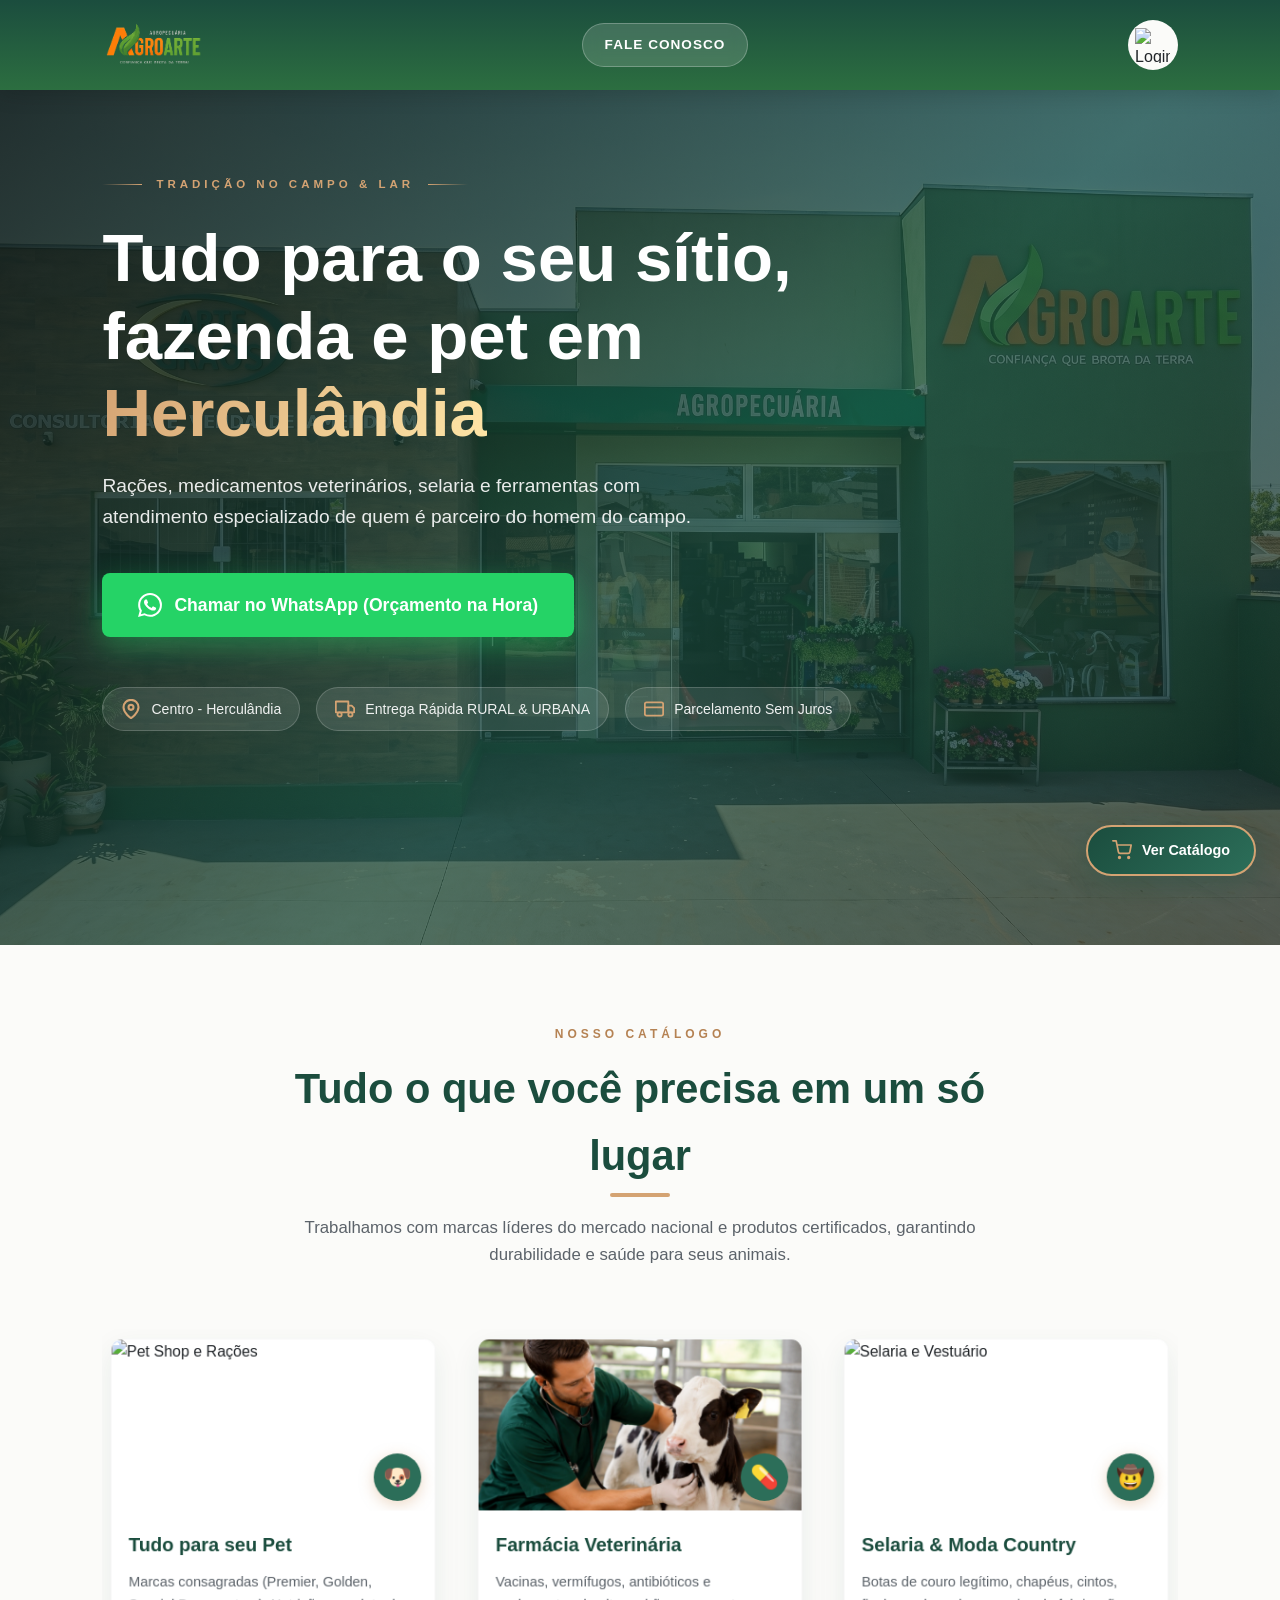
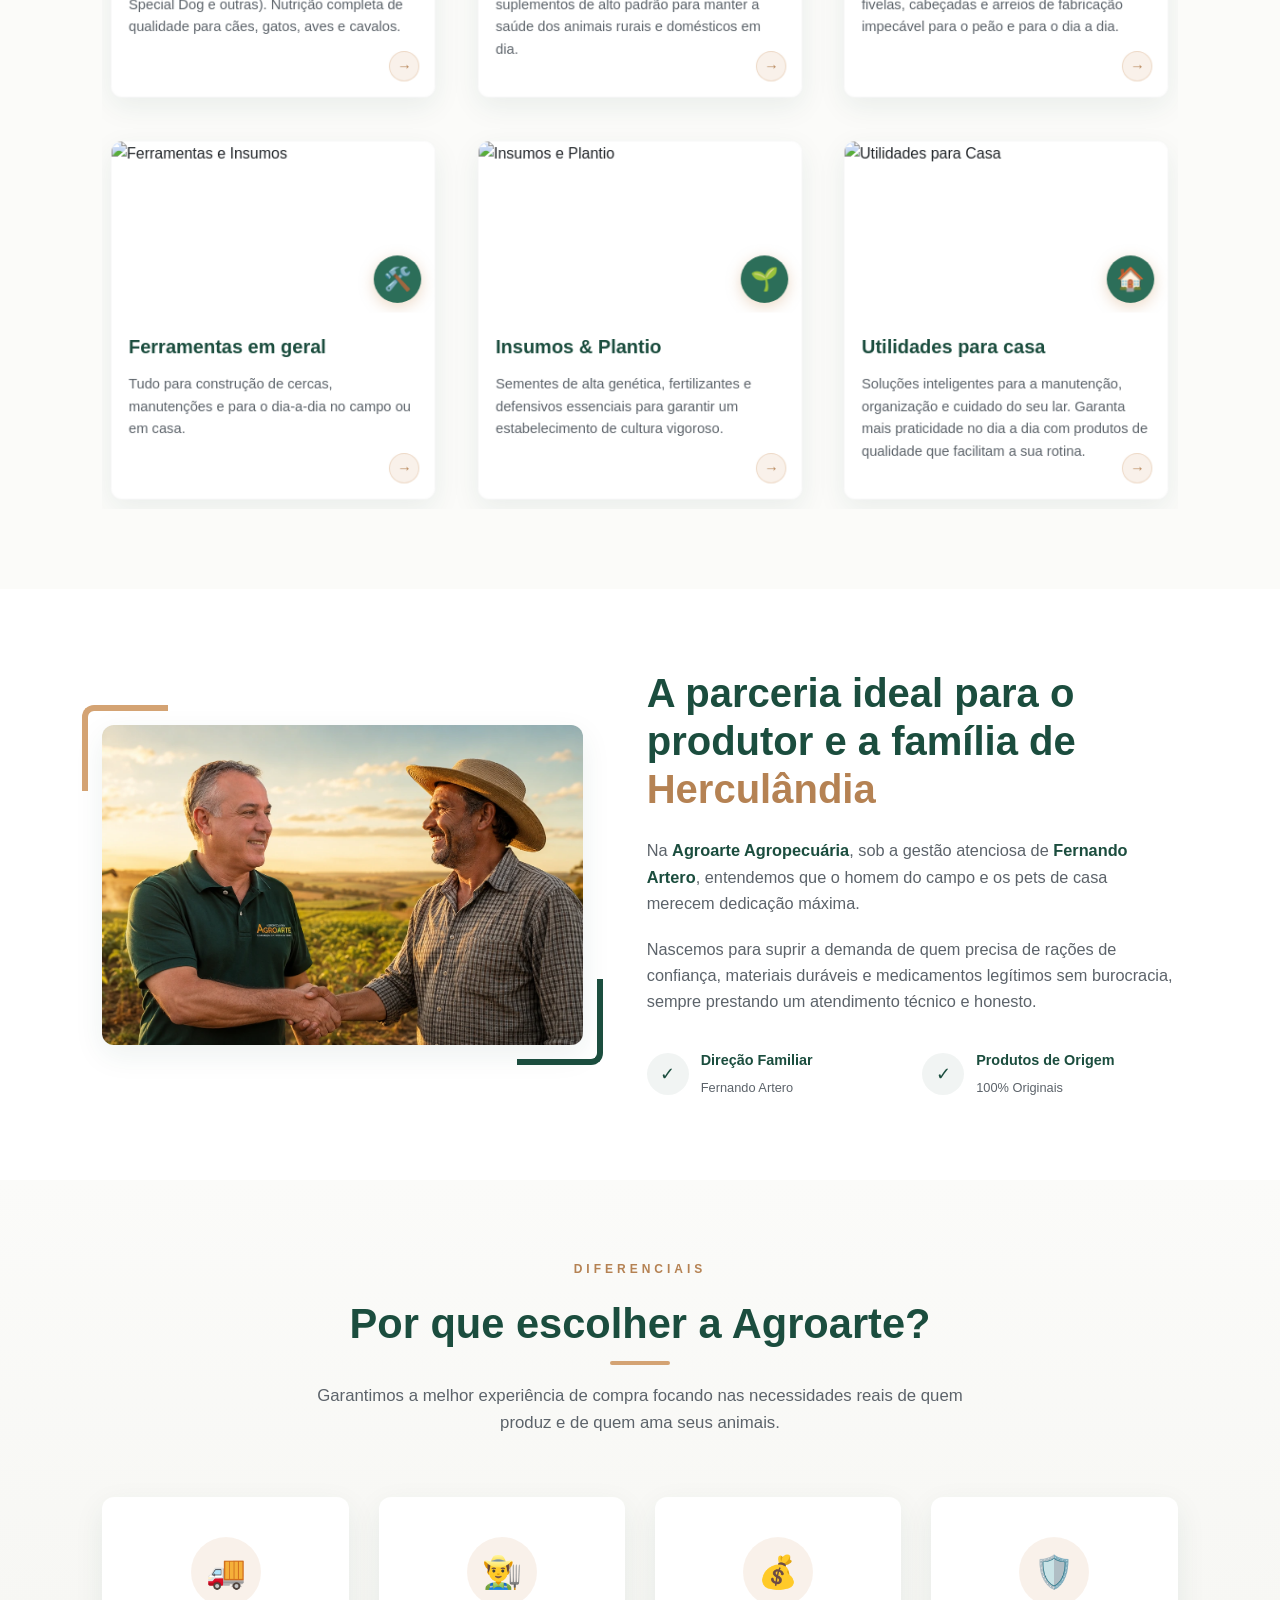
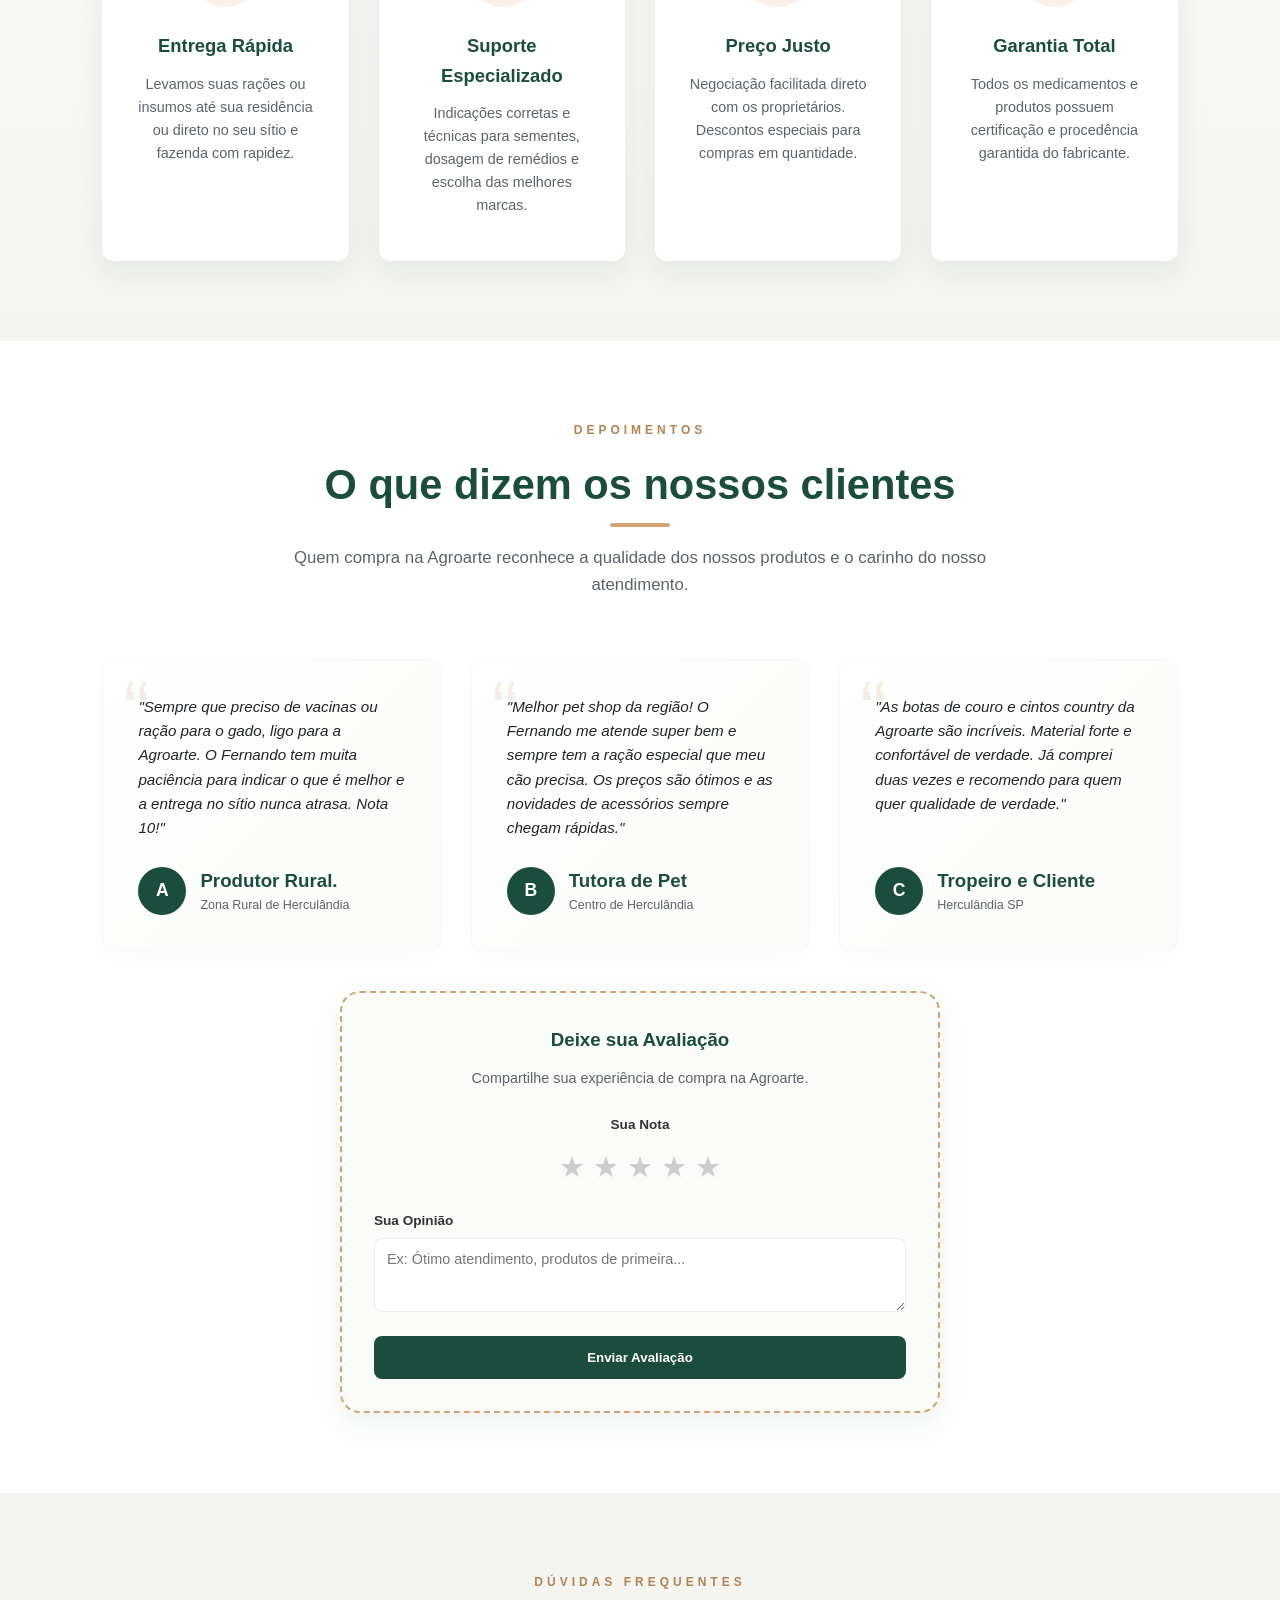
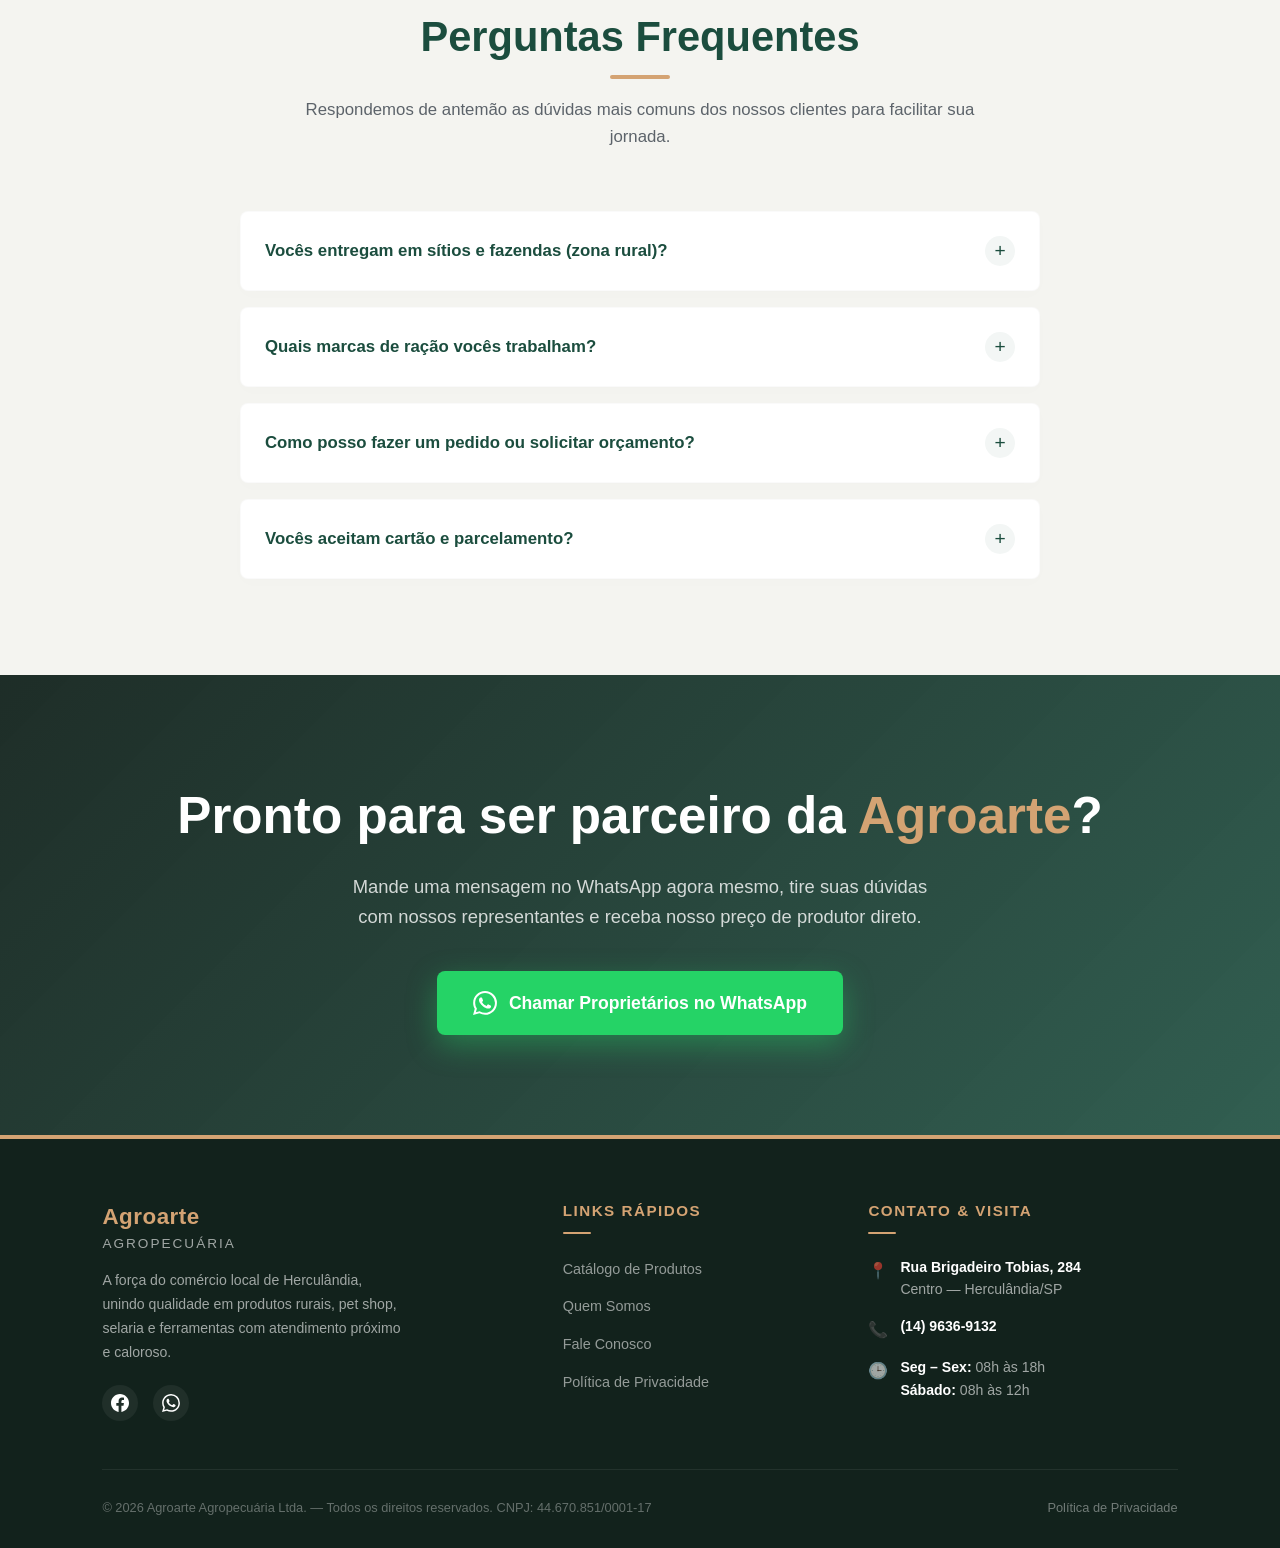
==== index.html @ ddbf0ebb "fix: the netlifly was looking for a file called 'index.html' and it didn't exist" ====
<!DOCTYPE html>
<html lang="pt-BR">
<head>
  <meta charset="UTF-8">
  <meta name="viewport" content="width=device-width, initial-scale=1.0">
  <meta http-equiv="Content-Security-Policy" content="default-src 'self'; script-src 'self' https://www.gstatic.com https://apis.google.com https://*.firebaseapp.com 'unsafe-inline'; connect-src 'self' https://*.googleapis.com wss://*.firebaseio.com https://*.firebaseapp.com; frame-src 'self' https://accounts.google.com https://*.firebaseapp.com; img-src 'self' https://*.googleusercontent.com https://www.svgrepo.com https://images.unsplash.com https://plus.unsplash.com data:; font-src 'self' https://fonts.gstatic.com; style-src 'self' 'unsafe-inline' https://fonts.googleapis.com;">
  <!-- SEO Meta Tags -->
  <title>Agroarte Agropecuária | Pet Shop, Selaria e Insumos em Herculândia - SP</title>
  <meta name="description" content="Tudo para o seu pet, sítio ou fazenda em Herculândia e região. Rações, medicamentos veterinários, selaria e ferramentas com atendimento especializado.">
  <meta name="keywords" content="agropecuaria herculandia, pet shop herculandia, racoes herculandia, selaria herculandia, ferramentas rurais, farmacia veterinaria">
  
  <!-- Fontes Premium -->
  <link href="https://fonts.googleapis.com/css2?family=Montserrat:wght@400;600;700;800&family=Open+Sans:wght@300;400;600;700&display=swap" rel="stylesheet">
  <link rel="stylesheet" href="../css/style.css?v=3">
  <script src="../javascript/script.js" defer></script>
  <script type="module" src="../javascript/auth.js"></script>
  
</head>
<body>

  <!-- NAVEGAÇÃO -->
  <nav>
    <div class="logo-container">
      <a href="#" class="logo-badge">
        <img src="../img/logo.webp" alt="Agroarte Agropecuária">
      </a>
      
    </div>
    <a href="#contato" class="nav-btn">Fale Conosco</a>
    <a class="user-login" id="user-btn">
      <img src="https://www.svgrepo.com/show/532362/user.svg" alt="Login">
    </a>
    <div id="login-modal" hidden>
      <div class="modal-backdrop" data-login-close></div>
      <div class="auth-shell">
        <div class="form auth-form google-only-form">
          <div class="flex-row" style="margin-bottom: 5px; justify-content: space-between; width: 100%;">
            <span style="font-weight: 600; color: #151717; font-family: 'Montserrat', sans-serif;">Acesse sua Conta</span>
            <span id="fechar" data-login-close style="cursor: pointer; font-size: 1.5rem; font-weight: bold; color: var(--text-muted); line-height: 1;">&times;</span>
          </div>

          <div class="google-only-body">
            <div class="google-only-icon">
              <img src="../img/logo.webp" alt="Agroarte" style="width: 64px; height: 64px; object-fit: contain; border-radius: 12px;">
            </div>
            <h3 class="google-only-title">Bem-vindo à Agroarte</h3>
            <p class="google-only-subtitle">Entre com sua conta Google para acessar sua área de cliente com segurança e praticidade.</p>
          </div>

          <p id="error-message" style="display: none; color: #f14336; font-size: 13px; text-align: center; margin-top: 5px; font-weight: 600;"></p>

          <button class="btn google google-only-btn" type="button" id="btn-google">
            <svg version="1.1" width="22" xmlns="http://www.w3.org/2000/svg" viewBox="0 0 512 512" xml:space="preserve">
              <path style="fill:#FBBB00;" d="M113.47,309.408L95.648,375.94l-65.139,1.378C11.042,341.211,0,299.9,0,256c0-42.451,10.324-82.483,28.624-117.732h0.014l57.992,10.632l25.404,57.644c-5.317,15.501-8.215,32.141-8.215,49.456C103.821,274.792,107.225,292.797,113.47,309.408z"></path>
              <path style="fill:#518EF8;" d="M507.527,208.176C510.467,223.662,512,239.655,512,256c0,18.328-1.927,36.206-5.598,53.451c-12.462,58.683-45.025,109.925-90.134,146.187l-0.014-0.014l-73.044-3.727l-10.338-64.535c29.932-17.554,53.324-45.025,65.646-77.911h-136.89V208.176h138.887L507.527,208.176L507.527,208.176z"></path>
              <path style="fill:#28B446;" d="M416.253,455.624l0.014,0.014C372.396,490.901,316.666,512,256,512c-97.491,0-182.252-54.491-225.491-134.681l82.961-67.91c21.619,57.698,77.278,98.771,142.53,98.771c28.047,0,54.323-7.582,76.87-20.818L416.253,455.624z"></path>
              <path style="fill:#F14336;" d="M419.404,58.936l-82.933,67.896c-23.335-14.586-50.919-23.012-80.471-23.012c-66.729,0-123.429,42.957-143.965,102.724l-83.397-68.276h-0.014C71.23,56.123,157.06,0,256,0C318.115,0,375.068,22.126,419.404,58.936z"></path>
            </svg>
            <span>Continuar com Google</span>
          </button>

          <p class="google-only-terms">Ao entrar, você concorda com os nossos termos de uso e política de privacidade.</p>
        </div>
      </div>
    </div>

    <!-- MODAL DE CONTA LOGADA -->
    <div id="account-modal" hidden>
      <div class="modal-backdrop" data-account-close></div>
      <div class="auth-shell">
        <div class="form auth-form google-only-form">
          <div class="flex-row" style="margin-bottom: 5px; justify-content: space-between; width: 100%;">
            <span style="font-weight: 600; color: #151717; font-family: 'Montserrat', sans-serif;">Minha Conta</span>
            <span data-account-close style="cursor: pointer; font-size: 1.5rem; font-weight: bold; color: var(--text-muted); line-height: 1;">&times;</span>
          </div>

          <div class="google-only-body">
            <div class="account-avatar-wrapper">
              <img id="account-avatar" src="" alt="Foto de perfil" class="account-avatar" referrerpolicy="no-referrer">
              <div class="account-avatar-fallback" id="account-avatar-fallback">?</div>
            </div>
            <h3 class="google-only-title" id="account-name">Usuário</h3>
            <p class="google-only-subtitle" id="account-email"></p>
          </div>

          <a href="./admin.html" class="btn google-only-btn account-btn-admin" id="btn-go-admin" style="display: none; text-decoration: none; margin-top: 16px;">
            <svg xmlns="http://www.w3.org/2000/svg" width="18" height="18" viewBox="0 0 24 24" fill="none" stroke="currentColor" stroke-width="2.2" stroke-linecap="round" stroke-linejoin="round">
              <rect x="3" y="3" width="18" height="18" rx="2" ry="2"/><line x1="9" y1="3" x2="9" y2="21"/><line x1="15" y1="3" x2="15" y2="21"/><line x1="3" y1="9" x2="21" y2="9"/><line x1="3" y1="15" x2="21" y2="15"/>
            </svg>
            <span>Painel Admin</span>
          </a>

          <button class="btn google-only-btn account-btn-switch" type="button" id="btn-switch-account" style="margin-top: 8px;">
            <svg xmlns="http://www.w3.org/2000/svg" width="18" height="18" viewBox="0 0 24 24" fill="none" stroke="currentColor" stroke-width="2.2" stroke-linecap="round" stroke-linejoin="round">
              <path d="M17 1l4 4-4 4"/><path d="M3 11V9a4 4 0 0 1 4-4h14"/><path d="M7 23l-4-4 4-4"/><path d="M21 13v2a4 4 0 0 1-4 4H3"/>
            </svg>
            <span>Trocar conta</span>
          </button>

          <button class="btn google-only-btn account-btn-logout" type="button" id="btn-logout">
            <svg xmlns="http://www.w3.org/2000/svg" width="18" height="18" viewBox="0 0 24 24" fill="none" stroke="currentColor" stroke-width="2.2" stroke-linecap="round" stroke-linejoin="round">
              <path d="M9 21H5a2 2 0 0 1-2-2V5a2 2 0 0 1 2-2h4"/><polyline points="16 17 21 12 16 7"/><line x1="21" y1="12" x2="9" y2="12"/>
            </svg>
            <span>Sair da conta</span>
          </button>

          <p class="google-only-terms">Sua sessão é gerenciada com segurança pelo Google.</p>
        </div>
      </div>
    </div>
  </nav>

  <!-- HERO SECTION -->
  <section class="hero">
    <div class="hero-tag">
      <span class="hero-tag-line"></span>
      <span class="hero-tag-text">Tradição no Campo &amp; Lar</span>
      <span class="hero-tag-line"></span>
    </div>
    <h1>Tudo para o seu sítio, fazenda e pet em <span>Herculândia</span></h1>
    <p>Rações, medicamentos veterinários, selaria e ferramentas com atendimento especializado de quem é parceiro do homem do campo.</p>
    
    <a class="btn-action" href="https://wa.me/551496369132?text=Ol%C3%A1!%20Vi%20o%20site%20e%20gostaria%20de%20solicitar%20um%20or%C3%A7amento." target="_blank" rel="noopener noreferrer">
      <svg viewBox="0 0 24 24"><path d="M17.472 14.382c-.297-.149-1.758-.867-2.03-.967-.273-.099-.471-.148-.67.15-.197.297-.767.966-.94 1.164-.173.199-.347.223-.644.075-.297-.15-1.255-.463-2.39-1.475-.883-.788-1.48-1.761-1.653-2.059-.173-.297-.018-.458.13-.606.134-.133.298-.347.446-.52.149-.174.198-.298.298-.497.099-.198.05-.371-.025-.52-.075-.149-.669-1.612-.916-2.207-.242-.579-.487-.5-.669-.51-.173-.008-.371-.01-.57-.01-.198 0-.52.074-.792.372-.272.297-1.04 1.016-1.04 2.479 0 1.462 1.065 2.875 1.213 3.074.149.198 2.096 3.2 5.077 4.487.709.306 1.262.489 1.694.625.712.227 1.36.195 1.871.118.571-.085 1.758-.719 2.006-1.413.248-.694.248-1.289.173-1.413-.074-.124-.272-.198-.57-.347m-5.421 7.403h-.004a9.87 9.87 0 01-5.031-1.378l-.361-.214-3.741.982.998-3.648-.235-.374a9.86 9.86 0 01-1.51-5.26c.001-5.45 4.436-9.884 9.888-9.884 2.64 0 5.122 1.03 6.988 2.898a9.825 9.825 0 012.893 6.994c-.003 5.45-4.437 9.884-9.885 9.884m8.413-18.297A11.815 11.815 0 0012.05 0C5.495 0 .16 5.335.157 11.892c0 2.096.547 4.142 1.588 5.945L.057 24l6.305-1.654a11.882 11.882 0 005.683 1.448h.005c6.554 0 11.89-5.335 11.893-11.893a11.821 11.821 0 00-3.48-8.413z"/></svg>
      Chamar no WhatsApp (Orçamento na Hora)
    </a>

    <div class="hero-badges-container">
      <div class="hero-badge-item badge-local">
        <svg class="badge-icon-svg" xmlns="http://www.w3.org/2000/svg" viewBox="0 0 24 24" fill="none" stroke="currentColor" stroke-width="2.5" stroke-linecap="round" stroke-linejoin="round">
          <path d="M21 10c0 7-9 13-9 13s-9-6-9-13a9 9 0 0 1 18 0z"></path>
          <circle cx="12" cy="10" r="3"></circle>
        </svg>
        <span class="badge-text">Centro - Herculândia</span>
      </div>
      <div class="hero-badge-item badge-entrega">
        <svg class="badge-icon-svg" xmlns="http://www.w3.org/2000/svg" viewBox="0 0 24 24" fill="none" stroke="currentColor" stroke-width="2.2" stroke-linecap="round" stroke-linejoin="round">
          <rect x="1" y="3" width="15" height="13"></rect>
          <polygon points="16 8 20 8 23 11 23 16 16 16 16 8"></polygon>
          <circle cx="5.5" cy="18.5" r="2.5"></circle>
          <circle cx="18.5" cy="18.5" r="2.5"></circle>
        </svg>
        <span class="badge-text">Entrega Rápida RURAL &amp; URBANA</span>
      </div>
      <div class="hero-badge-item badge-cartao">
        <svg class="badge-icon-svg" xmlns="http://www.w3.org/2000/svg" viewBox="0 0 24 24" fill="none" stroke="currentColor" stroke-width="2.2" stroke-linecap="round" stroke-linejoin="round">
          <rect x="1" y="4" width="22" height="16" rx="2" ry="2"></rect>
          <line x1="1" y1="10" x2="23" y2="10"></line>
        </svg>
        <span class="badge-text">Parcelamento Sem Juros</span>
      </div>
    </div>
  </section>

  <!-- PRODUTOS EM DESTAQUE (Carregado dinamicamente via Firestore) -->
  <section class="sec-container reveal" id="destaques-section" style="display: none; padding-bottom: 40px; background-color: var(--white);">
    <div class="sec-header">
      <span class="tag">Mais Procurados</span>
      <h2>Produtos em Destaque</h2>
      <p>Confira os itens mais solicitados e ofertas imperdíveis em nossa loja.</p>
    </div>
    
    <div class="premium-slider-wrapper" id="destaques-slider-wrapper">
      <button class="slider-arrow prev" id="btn-dest-prev" aria-label="Anterior">❮</button>
      <button class="slider-arrow next" id="btn-dest-next" aria-label="Próximo">❯</button>
      
      <div class="premium-slider-container">
        <div class="catalogo-grid premium-slider-track" id="destaques-grid" style="max-width: 100%; margin: 0 auto; display: flex; gap: 24px;">
          <!-- Populados via JS -->
        </div>
      </div>
      <div class="slider-dots" id="destaques-slider-dots"></div>
    </div>
    
    <!-- Botão Todos os Produtos (Abaixo dos destaques) -->
    <div style="text-align: center; margin-top: 32px; animation: fadeInUp 0.8s ease both;">
      <a href="./catalogo.html" class="btn-action" style="background: var(--primary); border: 2px solid var(--accent); color: var(--white); box-shadow: 0 10px 30px rgba(27, 77, 62, 0.25); text-decoration: none;">
        Ver Todos os Produtos
      </a>
    </div>
  </section>

  <!-- DEPARTAMENTOS / PRODUTOS -->
  <section class="sec-container reveal categorias" id="produtos">
    <div class="sec-header">
      <span class="tag">Nosso Catálogo</span>
      <h2>Tudo o que você precisa em um só lugar</h2>
      <p>Trabalhamos com marcas líderes do mercado nacional e produtos certificados, garantindo durabilidade e saúde para seus animais.</p>
    </div>
    
    <div class="premium-slider-wrapper" id="categorias-slider-wrapper">
      <button class="slider-arrow prev" id="btn-cat-prev" aria-label="Anterior">❮</button>
      <button class="slider-arrow next" id="btn-cat-next" aria-label="Próximo">❯</button>
      
      <div class="premium-slider-container">
        <div class="grid-deps premium-slider-track" id="categorias-slider-track">
          
          <!-- Card Pet & Rações -->
          <div class="card-dep" data-category="pet" tabindex="0" role="button">
            <div class="card-img-wrapper">
              <img src="https://images.unsplash.com/photo-1623387641168-d9803ddd3f35?q=80&w=870&auto=format&fit=crop&ixlib=rb-4.1.0&ixid=M3wxMjA3fDB8MHxwaG90by1wYWdlfHx8fGVufDB8fHx8fA%3D%3D" alt="Pet Shop e Rações">
              <div class="card-icon-badge">🐶</div>
            </div>
            <div class="card-body">
              <h3>Tudo para seu Pet</h3>
              <p>Marcas consagradas (Premier, Golden, Special Dog e outras). Nutrição completa de qualidade para cães, gatos, aves e cavalos.</p>
            </div>
            <div class="card-dep-click-indicator">→</div>
          </div>

          <!-- Card Farmácia Veterinária -->
          <div class="card-dep" data-category="farmacia" tabindex="0" role="button">
            <div class="card-img-wrapper">
              <img src="../img/card-farmacia_veterinaria.webp" alt="Medicamentos Veterinários">
              <div class="card-icon-badge">💊</div>
            </div>
            <div class="card-body">
              <h3>Farmácia Veterinária</h3>
              <p>Vacinas, vermífugos, antibióticos e suplementos de alto padrão para manter a saúde dos animais rurais e domésticos em dia.</p>
            </div>
            <div class="card-dep-click-indicator">→</div>
          </div>

          <!-- Card Selaria e Moda Country -->
          <div class="card-dep" data-category="selaria" tabindex="0" role="button">
            <div class="card-img-wrapper">
              <img src="https://images.unsplash.com/photo-1769374090266-ae4e916abc75?q=80&w=388&auto=format&fit=crop&ixlib=rb-4.1.0&ixid=M3wxMjA3fDB8MHxwaG90by1wYWdlfHx8fGVufDB8fHx8fA%3D%3D" alt="Selaria e Vestuário">
              <div class="card-icon-badge">🤠</div>
            </div>
            <div class="card-body">
              <h3>Selaria & Moda Country</h3>
              <p>Botas de couro legítimo, chapéus, cintos, fivelas, cabeçadas e arreios de fabricação impecável para o peão e para o dia a dia.</p>
            </div>
            <div class="card-dep-click-indicator">→</div>
          </div>

          <!-- Card Ferramentas -->
          <div class="card-dep" data-category="ferramentas" tabindex="0" role="button">
            <div class="card-img-wrapper">
              <img src="https://images.unsplash.com/photo-1683115099191-51e617fc5ff1?q=80&w=876&auto=format&fit=crop&ixlib=rb-4.1.0&ixid=M3wxMjA3fDB8MHxwaG90by1wYWdlfHx8fGVufDB8fHx8fA%3D%3D" alt="Ferramentas e Insumos">
              <div class="card-icon-badge">🛠️</div>
            </div>
            <div class="card-body">
              <h3>Ferramentas em geral</h3>
              <p>Tudo para construção de cercas, manutenções e para o dia-a-dia no campo ou em casa.</p>
            </div>
            <div class="card-dep-click-indicator">→</div>
          </div>
          

          <!-- Card Insumos -->
          <div class="card-dep" data-category="insumos" tabindex="0" role="button">
            <div class="card-img-wrapper">
              <img src="https://images.unsplash.com/photo-1625246333195-78d9c38ad449?q=80&w=870&auto=format&fit=crop&ixlib=rb-4.1.0&ixid=M3wxMjA3fDB8MHxwaG90by1wYWdlfHx8fGVufDB8fHx8fA%3D%3D" alt="Insumos e Plantio">
              <div class="card-icon-badge">🌱</div>
            </div>
            <div class="card-body">
              <h3>Insumos & Plantio</h3>
              <p>Sementes de alta genética, fertilizantes e defensivos essenciais para garantir um estabelecimento de cultura vigoroso.</p>
            </div>
            <div class="card-dep-click-indicator">→</div>
          </div>


          <!-- Card Utilidades -->
          <div class="card-dep" data-category="utilidades" tabindex="0" role="button">
            <div class="card-img-wrapper">
              <img src="https://plus.unsplash.com/premium_photo-1714702844124-be1377d19666?q=80&w=869&auto=format&fit=crop&ixlib=rb-4.1.0&ixid=M3wxMjA3fDB8MHxwaG90by1wYWdlfHx8fGVufDB8fHx8fA%3D%3D" alt="Utilidades para Casa">
              <div class="card-icon-badge">🏠</div>
            </div>
            <div class="card-body">
              <h3>Utilidades para casa</h3>
              <p>Soluções inteligentes para a manutenção, organização e cuidado do seu lar. Garanta mais praticidade no dia a dia com produtos de qualidade que facilitam a sua rotina.</p>
            </div>
            <div class="card-dep-click-indicator">→</div>
          </div>
        </div>
      </div>
      <div class="slider-dots" id="categorias-slider-dots"></div>
    </div>

  </section>

  <!-- SOBRE NÓS E HUMANIZAÇÃO -->
  <section class="sec-container sobre reveal" id="sobre">
    <div class="sobre-img-container">
      <!-- Imagem humanizada que representa a Agroarte -->
      <img src="../img/campo.webp" alt="Atendimento no campo da Agroarte">
    </div>
    <div class="sobre-texto">
      <h2>A parceria ideal para o produtor e a família de <span>Herculândia</span></h2>
      <p>Na <strong>Agroarte Agropecuária</strong>, sob a gestão atenciosa de <strong>Fernando Artero</strong>, entendemos que o homem do campo e os pets de casa merecem dedicação máxima.</p>
      <p>Nascemos para suprir a demanda de quem precisa de rações de confiança, materiais duráveis e medicamentos legítimos sem burocracia, sempre prestando um atendimento técnico e honesto.</p>
      
      <div class="diferenciais-mini">
        <div class="dif-mini-item">
          <div class="dif-mini-icon">✓</div>
          <div class="dif-mini-text">
            <h4>Direção Familiar</h4>
            <span>Fernando Artero</span>
          </div>
        </div>
        <div class="dif-mini-item">
          <div class="dif-mini-icon">✓</div>
          <div class="dif-mini-text">
            <h4>Produtos de Origem</h4>
            <span>100% Originais</span>
          </div>
        </div>
      </div>
    </div>
  </section>

  <!-- DIFERENCIAIS -->
  <section class="sec-container diferenciais-section reveal">
    <div class="sec-header">
      <span class="tag">Diferenciais</span>
      <h2>Por que escolher a Agroarte?</h2>
      <p>Garantimos a melhor experiência de compra focando nas necessidades reais de quem produz e de quem ama seus animais.</p>
    </div>
    
    <div class="grid-dif">
      
      <div class="card-dif">
        <div class="icon-dif-wrapper">🚚</div>
        <h3>Entrega Rápida</h3>
        <p>Levamos suas rações ou insumos até sua residência ou direto no seu sítio e fazenda com rapidez.</p>
      </div>

      <div class="card-dif">
        <div class="icon-dif-wrapper">👨‍🌾</div>
        <h3>Suporte Especializado</h3>
        <p>Indicações corretas e técnicas para sementes, dosagem de remédios e escolha das melhores marcas.</p>
      </div>

      <div class="card-dif">
        <div class="icon-dif-wrapper">💰</div>
        <h3>Preço Justo</h3>
        <p>Negociação facilitada direto com os proprietários. Descontos especiais para compras em quantidade.</p>
      </div>

      <div class="card-dif">
        <div class="icon-dif-wrapper">🛡️</div>
        <h3>Garantia Total</h3>
        <p>Todos os medicamentos e produtos possuem certificação e procedência garantida do fabricante.</p>
      </div>

    </div>
  </section>

  <!-- NOVO: PROVA SOCIAL (TESTEMUNHOS DE CLIENTES REAIS) -->
  <section class="sec-container depoimentos reveal">
    <div class="sec-header">
      <span class="tag">Depoimentos</span>
      <h2>O que dizem os nossos clientes</h2>
      <p>Quem compra na Agroarte reconhece a qualidade dos nossos produtos e o carinho do nosso atendimento.</p>
    </div>
    
    <div class="grid-depoimentos">
      
      <div class="card-depoimento">
        <p class="depoimento-text">"Sempre que preciso de vacinas ou ração para o gado, ligo para a Agroarte. O Fernando tem muita paciência para indicar o que é melhor e a entrega no sítio nunca atrasa. Nota 10!"</p>
        <div class="depoimento-autor">
          <div class="autor-avatar">A</div>
          <div class="autor-info">
            <h3>Produtor Rural.</h3>
            <span>Zona Rural de Herculândia</span>
          </div>
        </div>
      </div>

      <div class="card-depoimento">
        <p class="depoimento-text">"Melhor pet shop da região! O Fernando me atende super bem e sempre tem a ração especial que meu cão precisa. Os preços são ótimos e as novidades de acessórios sempre chegam rápidas."</p>
        <div class="depoimento-autor">
          <div class="autor-avatar">B</div>
          <div class="autor-info">
            <h3>Tutora de Pet</h3>
            <span>Centro de Herculândia</span>
          </div>
        </div>
      </div>

      <div class="card-depoimento">
        <p class="depoimento-text">"As botas de couro e cintos country da Agroarte são incríveis. Material forte e confortável de verdade. Já comprei duas vezes e recomendo para quem quer qualidade de verdade."</p>
        <div class="depoimento-autor">
          <div class="autor-avatar">C</div>
          <div class="autor-info">
            <h3>Tropeiro e Cliente</h3>
            <span>Herculândia SP</span>
          </div>
        </div>
      </div>

    </div>

    <!-- Contêiner de Avaliações dinâmicas (Salvas no Firestore) -->
    <div id="avaliacoes-dinamicas" class="grid-depoimentos" style="margin-top: 30px; display: none;">
      <!-- Preenchido via JS em tempo real -->
    </div>

    <!-- Formulário Interativo de Envio de Avaliação -->
    <div class="catalogo-wrapper" style="max-width: 600px; margin: 40px auto 0 auto; background: var(--bg-cream); border: 2px dashed var(--accent);">
      <h3 style="text-align: center; color: var(--primary); font-family: 'Montserrat', sans-serif; font-weight: 700; margin-bottom: 12px;">Deixe sua Avaliação</h3>
      <p style="text-align: center; color: var(--text-muted); font-size: 0.9rem; margin-bottom: 24px;">Compartilhe sua experiência de compra na Agroarte.</p>

      <form id="form-avaliacao">
        <!-- Classificação em estrelas interativas -->
        <div class="admin-form-group" style="display: flex; flex-direction: column; gap: 8px; margin-bottom: 20px; align-items: center;">
          <label style="font-size: 0.85rem; font-weight: 600;">Sua Nota</label>
          <div id="star-rating" style="display: flex; gap: 8px; font-size: 1.8rem; cursor: pointer; color: #ccc;">
            <span data-val="1">★</span>
            <span data-val="2">★</span>
            <span data-val="3">★</span>
            <span data-val="4">★</span>
            <span data-val="5">★</span>
          </div>
        </div>

        <!-- Comentário -->
        <div class="admin-form-group" style="display: flex; flex-direction: column; gap: 6px; margin-bottom: 24px;">
          <label style="font-size: 0.85rem; font-weight: 600;" for="aval-texto">Sua Opinião</label>
          <textarea id="aval-texto" class="admin-textarea" style="background: var(--white);" rows="3" placeholder="Ex: Ótimo atendimento, produtos de primeira..." required></textarea>
        </div>

        <button type="submit" class="btn-admin-submit" id="btn-submit-aval">Enviar Avaliação</button>
      </form>
    </div>
  </section>

  <!-- NOVO: PERGUNTAS FREQUENTES (FAQ) -->
  <section class="sec-container faq-section reveal">
    <div class="sec-header">
      <span class="tag">Dúvidas Frequentes</span>
      <h2>Perguntas Frequentes</h2>
      <p>Respondemos de antemão as dúvidas mais comuns dos nossos clientes para facilitar sua jornada.</p>
    </div>
    
    <div class="faq-wrapper">
      
      <div class="faq-item">
        <button class="faq-trigger">
          Vocês entregam em sítios e fazendas (zona rural)?
          <span>+</span>
        </button>
        <div class="faq-content">
          <p>Sim! Possuímos logística própria para realizar entregas tanto no perímetro urbano de Herculândia quanto nas fazendas, chácaras e sítios de toda a região sob consulta rápida de rota.</p>
        </div>
      </div>

      <div class="faq-item">
        <button class="faq-trigger">
          Quais marcas de ração vocês trabalham?
          <span>+</span>
        </button>
        <div class="faq-content">
          <p>Trabalhamos com marcas líderes que garantem a nutrição perfeita, tais como Premier, Golden, Special Dog e diversas rações específicas de engorda e crescimento para cavalos, aves e bovinos.</p>
        </div>
      </div>

      <div class="faq-item">
        <button class="faq-trigger">
          Como posso fazer um pedido ou solicitar orçamento?
          <span>+</span>
        </button>
        <div class="faq-content">
          <p>É muito simples: clique em qualquer botão do WhatsApp em nosso site. Você será direcionado para conversar diretamente conosco, tirar suas dúvidas e passaremos o preço na hora de maneira personalizada!</p>
        </div>
      </div>

      <div class="faq-item">
        <button class="faq-trigger">
          Vocês aceitam cartão e parcelamento?
          <span>+</span>
        </button>
        <div class="faq-content">
          <p>Sim, aceitamos todas as bandeiras de cartão de crédito e débito, PIX, dinheiro e possuímos condições exclusivas e parcelamento facilitado para produtores rurais.</p>
        </div>
      </div>

    </div>
  </section>

  <!-- CTA FINAL -->
  <section class="cta-final" id="contato">
    <h2>Pronto para ser parceiro da <span>Agroarte</span>?</h2>
    <p>Mande uma mensagem no WhatsApp agora mesmo, tire suas dúvidas com nossos representantes e receba nosso preço de produtor direto.</p>
    
    <a class="btn-action" href="https://wa.me/551496369132?text=Olá!%20Quero%20falar%20com%20a%20equipe%20da%20Agroarte%20e%20fazer%20um%20pedido." target="_blank">
      <svg viewBox="0 0 24 24"><path d="M17.472 14.382c-.297-.149-1.758-.867-2.03-.967-.273-.099-.471-.148-.67.15-.197.297-.767.966-.94 1.164-.173.199-.347.223-.644.075-.297-.15-1.255-.463-2.39-1.475-.883-.788-1.48-1.761-1.653-2.059-.173-.297-.018-.458.13-.606.134-.133.298-.347.446-.52.149-.174.198-.298.298-.497.099-.198.05-.371-.025-.52-.075-.149-.669-1.612-.916-2.207-.242-.579-.487-.5-.669-.51-.173-.008-.371-.01-.57-.01-.198 0-.52.074-.792.372-.272.297-1.04 1.016-1.04 2.479 0 1.462 1.065 2.875 1.213 3.074.149.198 2.096 3.2 5.077 4.487.709.306 1.262.489 1.694.625.712.227 1.36.195 1.871.118.571-.085 1.758-.719 2.006-1.413.248-.694.248-1.289.173-1.413-.074-.124-.272-.198-.57-.347m-5.421 7.403h-.004a9.87 9.87 0 01-5.031-1.378l-.361-.214-3.741.982.998-3.648-.235-.374a9.86 9.86 0 01-1.51-5.26c.001-5.45 4.436-9.884 9.888-9.884 2.64 0 5.122 1.03 6.988 2.898a9.825 9.825 0 012.893 6.994c-.003 5.45-4.437 9.884-9.885 9.884m8.413-18.297A11.815 11.815 0 0012.05 0C5.495 0 .16 5.335.157 11.892c0 2.096.547 4.142 1.588 5.945L.057 24l6.305-1.654a11.882 11.882 0 005.683 1.448h.005c6.554 0 11.89-5.335 11.893-11.893a11.821 11.821 0 00-3.48-8.413z"/></svg>
      Chamar Proprietários no WhatsApp
    </a>
  </section>

  <!-- RODAPÉ -->
  <footer>
    <div class="footer-grid">

      <!-- Coluna 1: Marca -->
      <div class="footer-brand">
        <div class="footer-logo-text">Agroarte <span>Agropecuária</span></div>
        <p>A força do comércio local de Herculândia, unindo qualidade em produtos rurais, pet shop, selaria e ferramentas com atendimento próximo e caloroso.</p>
        <div class="footer-socials" style="margin-top: 20px;">
          <a href="https://www.facebook.com/AgroarteAgropecuaria/" target="_blank" rel="noopener noreferrer" class="social-icon" title="Facebook">
            <svg viewBox="0 0 24 24" width="18" height="18" fill="currentColor"><path d="M24 12.073c0-6.627-5.373-12-12-12s-12 5.373-12 12c0 5.99 4.388 10.954 10.125 11.854v-8.385H7.078v-3.47h3.047V9.43c0-3.007 1.792-4.669 4.533-4.669 1.312 0 2.686.235 2.686.235v2.953H15.83c-1.491 0-1.956.925-1.956 1.874v2.25h3.328l-.532 3.47h-2.796v8.385C19.612 23.027 24 18.062 24 12.073z"/></svg>
          </a>
          <a href="https://wa.me/551496369132" target="_blank" rel="noopener noreferrer" class="social-icon" title="WhatsApp">
            <svg viewBox="0 0 24 24" width="18" height="18" fill="currentColor"><path d="M17.472 14.382c-.297-.149-1.758-.867-2.03-.967-.273-.099-.471-.148-.67.15-.197.297-.767.966-.94 1.164-.173.199-.347.223-.644.075-.297-.15-1.255-.463-2.39-1.475-.883-.788-1.48-1.761-1.653-2.059-.173-.297-.018-.458.13-.606.134-.133.298-.347.446-.52.149-.174.198-.298.298-.497.099-.198.05-.371-.025-.52-.075-.149-.669-1.612-.916-2.207-.242-.579-.487-.5-.669-.51-.173-.008-.371-.01-.57-.01-.198 0-.52.074-.792.372-.272.297-1.04 1.016-1.04 2.479 0 1.462 1.065 2.875 1.213 3.074.149.198 2.096 3.2 5.077 4.487.709.306 1.262.489 1.694.625.712.227 1.36.195 1.871.118.571-.085 1.758-.719 2.006-1.413.248-.694.248-1.289.173-1.413-.074-.124-.272-.198-.57-.347m-5.421 7.403h-.004a9.87 9.87 0 01-5.031-1.378l-.361-.214-3.741.982.998-3.648-.235-.374a9.86 9.86 0 01-1.51-5.26c.001-5.45 4.436-9.884 9.888-9.884 2.64 0 5.122 1.03 6.988 2.898a9.825 9.825 0 012.893 6.994c-.003 5.45-4.437 9.884-9.885 9.884m8.413-18.297A11.815 11.815 0 0012.05 0C5.495 0 .16 5.335.157 11.892c0 2.096.547 4.142 1.588 5.945L.057 24l6.305-1.654a11.882 11.882 0 005.683 1.448h.005c6.554 0 11.89-5.335 11.893-11.893a11.821 11.821 0 00-3.48-8.413z"/></svg>
          </a>
        </div>
      </div>

      <!-- Coluna 2: Links Rápidos -->
      <div class="footer-col">
        <h4>Links Rápidos</h4>
        <ul class="footer-links">
          <li><a href="#produtos">Catálogo de Produtos</a></li>
          <li><a href="#sobre">Quem Somos</a></li>
          <li><a href="#contato">Fale Conosco</a></li>
          <li><a href="./privacidade.html">Política de Privacidade</a></li>
        </ul>
      </div>

      <!-- Coluna 3: Contato -->
      <div class="footer-col">
        <h4>Contato &amp; Visita</h4>
        <div class="footer-info">
          <div class="footer-info-item">
            <span class="footer-info-icon">📍</span>
            <div><strong>Rua Brigadeiro Tobias, 284</strong><br>Centro — Herculândia/SP</div>
          </div>
          <div class="footer-info-item">
            <span class="footer-info-icon">📞</span>
            <div><strong>(14) 9636-9132</strong></div>
          </div>
          <div class="footer-info-item">
            <span class="footer-info-icon">🕒</span>
            <div><strong>Seg – Sex:</strong> 08h às 18h<br><strong>Sábado:</strong> 08h às 12h</div>
          </div>
        </div>
      </div>

    </div>

    <div class="footer-bottom">
      <p>© 2026 Agroarte Agropecuária Ltda. — Todos os direitos reservados. CNPJ: 44.670.851/0001-17</p>
      <a href="./privacidade.html" class="footer-privacy-link">Política de Privacidade</a>
    </div>
  </footer>

  <!-- BOTÃO FLUTUANTE DESTAQUE DO CATÁLOGO (FORA DA NAV) -->
  <a href="./catalogo.html" class="floating-catalog-btn" title="Ver Catálogo Completo de Produtos">
    <svg xmlns="http://www.w3.org/2000/svg" viewBox="0 0 24 24" fill="none" stroke="currentColor" stroke-width="2" stroke-linecap="round" stroke-linejoin="round">
      <circle cx="9" cy="21" r="1"></circle>
      <circle cx="20" cy="21" r="1"></circle>
      <path d="M1 1h4l2.68 13.39a2 2 0 0 0 2 1.61h9.72a2 2 0 0 0 2-1.61L23 6H6"></path>
    </svg>
    <span>Ver Catálogo</span>
  </a>

</body>
</html>
---- css/style.css ----
:root {
    --primary: #1b4d3e;       /* Verde Floresta Escuro (Força, Terra, Campo) */
    --primary-light: #2c6e59; /* Verde Médio */
    --accent: #d4a373;        /* Tom de Couro / Dourado Quente (Tradição, Selaria) */
    --accent-dark: #b58253;   /* Tom de Couro Escuro */
    --bg-cream: #fbfbf9;      /* Fundo Creme Off-white Suave (Sofisticação) */
    --bg-dark: #12221c;       /* Fundo super escuro para o Footer e seções escuras */
    --text-dark: #212529;
    --black: #000000;     /* Texto principal */
    --text-muted: #5c636a;    /* Texto secundário */
    --white: #ffffff;
    --whatsapp: #25d366;      /* Verde WhatsApp oficial */
    --shadow-premium: 0 10px 30px rgba(27, 77, 62, 0.08);
    --transition: all 0.3s cubic-bezier(0.25, 0.8, 0.25, 1);
}

* {
    margin: 0;
    padding: 0;
    box-sizing: border-box;
}

html {
    scroll-behavior: smooth;
}

body {
    font-family: 'Open Sans', sans-serif;
    background: var(--bg-cream);
    color: var(--text-dark);
    overflow-x: hidden;
    line-height: 1.6;
}

body.modal-open {
    overflow: hidden;
}

h1, h2, h3, h4 {
    font-family: 'Montserrat', sans-serif;
    font-weight: 700;
    color: var(--primary);
}

/* ── NAVEGAÇÃO ── */
nav {
    position: sticky;
    height: 90px;
    top: 0;
    left: 0;
    right: 0;
    display: flex;
    justify-content: space-between;
    align-items: center;
    padding: 0px 8vw;
    background: linear-gradient(to bottom, #1b4d3e, #2c6e40);
    z-index: 100;
    box-shadow: 0 4px 20px rgba(0, 0, 0, 0.15);
    gap: 20px;
}

/*style form login*/
#login-modal {
  position: fixed;
  inset: 0;
  z-index: 110;
  display: flex;
  align-items: center;
  justify-content: center;
  padding: 24px;
  background: rgba(8, 16, 14, 0.7);
  backdrop-filter: blur(6px);
}

#login-modal[hidden] {
  display: none !important;
}

.modal-backdrop {
  position: absolute;
  inset: 0;
}

.auth-shell {
  position: relative;
  z-index: 111;
  width: min(100%, 420px);
}

.form {
  position: relative;
  display: flex;
  overflow-y: auto;
  z-index: 111;
  flex-direction: column;
  gap: 10px;
  background-color: #ffffff;
  padding: 30px;
  height: auto;
  max-height: min(90vh, 760px);
  width: 100%;
  border-radius: 20px;
  box-shadow: 0 18px 45px rgba(0, 0, 0, 0.22);
  font-family: -apple-system, BlinkMacSystemFont, 'Segoe UI', Roboto, Oxygen, Ubuntu, Cantarell, 'Open Sans', 'Helvetica Neue', sans-serif;
}

.auth-form[hidden] {
  display: none !important;
}

.fechar{
    display: flex;
    align-items: center;
}

::placeholder {
  font-family: -apple-system, BlinkMacSystemFont, 'Segoe UI', Roboto, Oxygen, Ubuntu, Cantarell, 'Open Sans', 'Helvetica Neue', sans-serif;
}

.form button {
  align-self: flex-end;
}

.flex-column > label {
  color: #151717;
  font-weight: 600;
}

.flex-row {
  display: flex;
  flex-direction: row;
  align-items: center;
  gap: 10px;
  justify-content: space-between;
}

.btn {
  margin-top: 10px;
  width: 100%;
  height: 50px;
  border-radius: 10px;
  display: flex;
  justify-content: center;
  align-items: center;
  font-weight: 500;
  gap: 10px;
  border: 1px solid #ededef;
  background-color: white;
  cursor: pointer;
  transition: 0.2s ease-in-out;
}

.btn:hover {
  border: 1px solid var(--primary);
}

/**/
.user-login{
    width: 50px;height: 50px;
    display: flex;
    border-radius: 50%;
    align-items: center;
    justify-content: center;
    background-color: var(--bg-cream);
    transition: transform 100ms ease-in, border-color 0.2s, background-color 0.2s;
    cursor: pointer;
}

.user-login img{
    width: 35px; height: 35px;
}

.user-login:hover{
    transform: rotateX(15deg) rotateY(15deg);
    transform-style: preserve-3d;
    box-shadow: 0 15px 40px rgba(37, 211, 102, 0.5);
}

.user-login.is-authenticated {
    border: 2px solid var(--whatsapp);
    background-color: rgba(37, 211, 102, 0.1);
}

.logo-container {
    display: flex;
    align-items: center;
    gap: 10px;
    overflow: hidden;
}

.logo-badge {
    width: 100px;
    height: 100px;
    border-radius: 8px;
    overflow: hidden;
    display: flex;
    align-items: center;
    justify-content: center;
    background: none;
    padding: 0;
    flex-shrink: 0;
}

.logo-badge img {
    width: 100px;
    height: 100px;
    object-fit: contain;
    display: block;
}

.logo-text {
    font-family: 'Montserrat', sans-serif;
    font-size: 1.4rem;
    color: var(--white);
    font-weight: 800;
    letter-spacing: 0.5px;
    text-shadow: 0 2px 10px rgba(0,0,0,0.3);
}

.logo-text span {
    color: var(--accent);
    font-weight: 400;
    font-size: 0.95rem;
    display: block;
    margin-top: -4px;
    letter-spacing: 2px;
    text-transform: uppercase;
}

.nav-btn {
    background: rgba(255, 255, 255, 0.15);
    backdrop-filter: blur(8px);
    justify-content: flex-end;
    position: relative;
    border: 1px solid rgba(255, 255, 255, 0.25);
    color: var(--white);
    text-decoration: none;
    padding: 10px 22px;
    border-radius: 50px;
    font-weight: 600;
    font-size: 0.85rem;
    text-transform: uppercase;
    letter-spacing: 1px;
    transition: var(--transition);
}

.nav-btn:hover {
    background: var(--accent);
    color: var(--primary);
    border-color: var(--accent);
    transform: translateY(-2px);
    box-shadow: 0 5px 15px rgba(212, 163, 115, 0.4);
}

/* ── HERO SECTION ── */
.hero {
    min-height: 95vh;
    background:
    linear-gradient(135deg, rgba(10, 22, 18, 0.88) 0%, rgba(27, 77, 62, 0.75) 55%, rgba(18, 34, 28, 0.70) 100%),
    url('../img/fachadaloja.png') center/cover no-repeat;
    display: flex;
    flex-direction: column;
    justify-content: center;
    align-items: flex-start;
    padding: 45px 8vw 80px;
    position: relative;
}

.hero::after {
    content: '';
    position: relative;
    bottom: 0;
    left: 0;
    right: 0;
    height: 100px;
    background: linear-gradient(to bottom, transparent, var(--bg-cream));
    pointer-events: none;
}

.hero-tag {
    display: flex;
    align-items: center;
    gap: 14px;
    margin-bottom: 20px;
    animation: fadeInUp 0.8s ease both;
}

.hero-tag-line {
    display: block;
    height: 1px;
    width: 40px;
    background: linear-gradient(to right, transparent, var(--accent));
    flex-shrink: 0;
}

.hero-tag-line:last-child {
    background: linear-gradient(to left, transparent, var(--accent));
}

.hero-tag-text {
    font-family: 'Montserrat', sans-serif;
    font-size: 0.72rem;
    font-weight: 700;
    text-transform: uppercase;
    letter-spacing: 4px;
    color: var(--accent);
    white-space: nowrap;
    position: relative;
    padding: 6px 0;
}

.hero h1 {
    font-size: clamp(2.2rem, 5.5vw, 4.2rem);
    line-height: 1.15;
    color: var(--white);
    max-width: 850px;
    margin-bottom: 20px;
    font-weight: 800;
    animation: fadeInUp 0.8s 0.1s ease both;
}

.hero h1 span {
    color: var(--accent);
    background: linear-gradient(120deg, var(--accent) 0%, #ffe6a7 100%);
    background-clip: text;
    -webkit-background-clip: text;
    -webkit-text-fill-color: transparent;
}

.hero p {
    font-size: clamp(1rem, 2vw, 1.2rem);
    color: rgba(255, 255, 255, 0.9);
    max-width: 600px;
    margin-bottom: 40px;
    font-weight: 300;
    animation: fadeInUp 0.8s 0.2s ease both;
}

/* Botão de conversão do WhatsApp de alto impacto */
.btn-action {
    display: inline-flex;
    align-items: center;
    gap: 12px;
    background: var(--whatsapp);
    color: var(--white);
    font-size: 1.1rem;
    font-weight: 700;
    padding: 18px 36px;
    border-radius: 8px;
    text-decoration: none;
    transition: var(--transition);
    box-shadow: 0 10px 30px rgba(37, 211, 102, 0.4);
    animation: fadeInUp 0.8s 0.3s ease both;
}

.btn-action:hover {
    transform: translateY(-4px) scale(1.02);
    box-shadow: 0 15px 40px rgba(37, 211, 102, 0.5);
    background: #20ba56;
}

.btn-action svg {
    width: 24px;
    height: 24px;
    fill: var(--white);
}

.hero-badges-container {
    display: flex;
    gap: 16px;
    margin-top: 50px;
    flex-wrap: wrap;
    animation: fadeInUp 0.8s 0.4s ease both;
}

.hero-badge-item {
    display: flex;
    align-items: center;
    gap: 10px;
    color: rgba(255,255,255,0.92);
    font-size: 0.88rem;
    font-weight: 500;
    background: rgba(255,255,255,0.1);
    backdrop-filter: blur(8px);
    padding: 10px 18px;
    border-radius: 50px;
    border: 1px solid rgba(255,255,255,0.18);
    transition: background 0.3s ease, border-color 0.3s ease;
}

.hero-badge-item:hover {
    background: rgba(212, 163, 115, 0.2);
    border-color: rgba(212, 163, 115, 0.5);
}

.badge-icon-svg {
    width: 20px;
    height: 20px;
    stroke: var(--accent);
    flex-shrink: 0;
    transition: transform 0.3s cubic-bezier(0.25, 0.8, 0.25, 1), filter 0.3s ease;
    display: inline-block;
}

/* Bounce na localização - hover */
.badge-local:hover .badge-icon-svg {
    animation: badgeBounce 0.6s ease infinite alternate;
}

/* Movimento de rodagem/deslocamento no caminhão - hover */
.badge-entrega:hover .badge-icon-svg {
    animation: badgeDrive 0.8s ease-in-out infinite;
}

/* Efeito de rotação/flip 3D no cartão - hover */
.badge-cartao:hover .badge-icon-svg {
    animation: badgeFlip 0.8s ease-in-out;
}

@keyframes badgeBounce {
    0% { transform: translateY(0); }
    100% { transform: translateY(-5px); }
}

@keyframes badgeDrive {
    0%, 100% { transform: translateX(0); }
    50% { transform: translateX(6px); }
}

@keyframes badgeFlip {
    0% { transform: rotateY(0); }
    100% { transform: rotateY(360deg); }
}


/* ── DEPARTAMENTOS (CATÁLOGO) ── */
.secrd-dep {
  width: 100%;
  height: 100%;
}

.sec-header {
    text-align: center;
    max-width: 700px;
    margin: 0 auto 60px;
}

.sec-header .tag {
    font-size: 0.75rem;
    color: var(--accent-dark);
    text-transform: uppercase;
    letter-spacing: 4px;
    font-weight: 700;
    margin-bottom: 12px;
    display: block;
}

.sec-header h2 {
    font-size: clamp(1.8rem, 3.5vw, 2.6rem);
    margin-bottom: 16px;
    position: relative;
    display: inline-block;
}

.sec-header h2::after {
    content: '';
    position: absolute;
    bottom: -8px;
    left: 50%;
    transform: translateX(-50%);
    width: 60px;
    height: 4px;
    background: var(--accent);
    border-radius: 2px;
}

.sec-header p {
    color: var(--text-muted);
    font-size: 1.05rem;
    margin-top: 10px;
}

.categorias .grid-deps {
    display: grid;
    grid-template-columns: repeat(3, minmax(220px, 1fr));
    gap: 24px;
    align-items: stretch;
    perspective: 900px;
}

.categorias .card-dep {
    background: var(--white);
    border-radius: 12px;
    overflow: hidden;
    box-shadow: var(--shadow-premium);
    transition: transform 180ms ease, box-shadow 220ms ease, border-color 220ms ease, filter 220ms ease;
    border: 1px solid rgba(0,0,0,0.03);
    position: relative;
    height: 100%;
    display: flex;
    flex-direction: column;
    transform-style: preserve-3d;
    will-change: transform;
    transform: scale(0.95);
}

.categorias .card-dep:hover {
    transform: translateY(-8px) rotateX(3deg) rotateY(-3deg) scale(0.95);
    box-shadow: 0 24px 46px rgba(27, 77, 62, 0.16);
    border-color: rgba(212, 163, 115, 0.3);
    filter: brightness(1.02);
}

.categorias .card-dep::before {
    content: '';
    position: absolute;
    inset: 0;
    border-radius: inherit;
    background: linear-gradient(135deg, rgba(212, 163, 115, 0.2), rgba(27, 77, 62, 0.08));
    opacity: 0;
    pointer-events: none;
    transition: opacity 220ms ease;
    z-index: 1;
}

.card-dep:hover::before {
    opacity: 1;
}

.categorias .card-img-wrapper {
    position: relative;
    height: 180px;
    overflow: hidden;
    z-index: 2;
}

.categorias .card-dep img {
    width: 100%;
    height: 100%;
    object-fit: cover;
    transition: transform 0.5s ease;
}

.categorias .card-dep:hover img {
    transform: scale(1.08);
}

.card-icon-badge {
    position: absolute;
    bottom: 10px;
    right: 14px;
    background: var(--primary-light);
    color: var(--primary);
    width: 50px;
    height: 50px;
    border-radius: 50%;
    display: flex;
    align-items: center;
    justify-content: center;
    font-size: 1.5rem;
    box-shadow: 0 4px 15px rgba(212, 163, 115, 0.4);
    z-index: 2;
}

.categorias .card-body {
    width: 100%;
    min-height: 180px;
    padding: 20px 18px 18px;
    flex: 1;
    position: relative;
    z-index: 2;
}

.card-dep h3 {
    font-size: 1.25rem;
    margin-bottom: 12px;
}

.card-dep p {
    color: var(--text-muted);
    font-size: 0.92rem;
    line-height: 1.6;
    margin-bottom: 20px;
}

.card-footer {
    border-top: 1px solid #f1f1f1;
    padding: 20px 24px;
    display: flex;
    justify-content: space-between;
    align-items: center;
    margin-top: auto;
    position: relative;
    z-index: 2;
}

.card-link {
    color: var(--primary);
    font-weight: 700;
    font-size: 0.85rem;
    text-transform: uppercase;
    letter-spacing: 0.5px;
    text-decoration: none;
    display: inline-flex;
    align-items: center;
    gap: 6px;
    transition: var(--transition);
}

.card-dep:hover .card-link {
    color: var(--accent-dark);
}

/* ── HUMANIZAÇÃO E HISTÓRIA (SOBRE NÓS) ── */
.sobre {
    background: var(--white);
    display: grid;
    grid-template-columns: minmax(280px, 0.95fr) minmax(0, 1.05fr);
    align-items: center;
    gap: 48px 64px;
}

.sobre-img-container {
    position: relative;
    width: 100%;
}

.sobre-img-container img {
    width: 100%;
    height: 320px;
    display: block;
    object-fit: cover;
    object-position: center;
    border-radius: 12px;
    box-shadow: var(--shadow-premium);
}

/* Detalhe estético elegante de borda */
.sobre-img-container::before {
    content: '';
    position: absolute;
    top: -20px;
    left: -20px;
    width: 80px;
    height: 80px;
    border-top: 6px solid var(--accent);
    border-left: 6px solid var(--accent);
    border-radius: 12px 0 0 0;
    z-index: 1;
}

.sobre-img-container::after {
    content: '';
    position: absolute;
    bottom: -20px;
    right: -20px;
    width: 80px;
    height: 80px;
    border-bottom: 6px solid var(--primary);
    border-right: 6px solid var(--primary);
    border-radius: 0 0 12px 0;
    z-index: 1;
}

.sobre-texto h2 {
    font-size: clamp(1.8rem, 3.5vw, 2.5rem);
    margin-bottom: 24px;
    line-height: 1.2;
}

.sobre-texto h2 span {
    color: var(--accent-dark);
}

.sobre-texto p {
    color: var(--text-muted);
    margin-bottom: 20px;
    font-size: 1.02rem;
}

.sobre-texto p strong {
    color: var(--primary);
}

.diferenciais-mini {
    display: grid;
    grid-template-columns: 1fr 1fr;
    gap: 20px;
    margin-top: 35px;
}

.dif-mini-item {
    display: flex;
    align-items: center;
    gap: 12px;
}

.dif-mini-icon {
    width: 42px;
    height: 42px;
    background: rgba(27, 77, 62, 0.06);
    border-radius: 50%;
    display: flex;
    align-items: center;
    justify-content: center;
    color: var(--primary);
    font-size: 1.1rem;
    min-width: 42px;
}

.dif-mini-text h4 {
    font-size: 0.9rem;
    margin-bottom: 2px;
}

.dif-mini-text span {
    font-size: 0.8rem;
    color: var(--text-muted);
}

/* ── DIFERENCIAIS ── */
.diferenciais-section {
    background: linear-gradient(to bottom, var(--bg-cream) 0%, #f4f4f0 100%);
}

.grid-dif {
    display: grid;
    grid-template-columns: repeat(auto-fit, minmax(230px, 1fr));
    gap: 30px;
}

.card-dif {
    background: var(--white);
    padding: 40px 30px;
    border-radius: 12px;
    box-shadow: var(--shadow-premium);
    text-align: center;
    transition: var(--transition);
    border-bottom: 4px solid transparent;
}

.card-dif:hover {
    transform: translateY(-5px);
    border-bottom-color: var(--accent);
    box-shadow: 0 15px 35px rgba(27, 77, 62, 0.1);
}

.icon-dif-wrapper {
    width: 70px;
    height: 70px;
    background: rgba(212, 163, 115, 0.15);
    border-radius: 50%;
    display: flex;
    align-items: center;
    justify-content: center;
    margin: 0 auto 24px;
    font-size: 2rem;
    color: var(--accent-dark);
    transition: var(--transition);
}

.card-dif:hover .icon-dif-wrapper {
    background: var(--primary);
    color: var(--white);
    transform: rotateY(360deg);
    
}

.card-dif h3 {
    font-size: 1.15rem;
    margin-bottom: 12px;
}

.card-dif p {
    font-size: 0.9rem;
    color: var(--text-muted);
    line-height: 1.6;
}

/* ── NOVO: PROVA SOCIAL (TESTEMUNHOS DE CLIENTES REAIS) ── */
.depoimentos {
    background: var(--white);
}

.grid-depoimentos {
    display: grid;
    grid-template-columns: repeat(auto-fit, minmax(300px, 1fr));
    gap: 30px;
    margin-top: 20px;
}

.card-depoimento {
    background: var(--bg-cream);
    padding: 35px;
    border-radius: 12px;
    box-shadow: 0 5px 20px rgba(0,0,0,0.02);
    border: 1px solid rgba(0,0,0,0.02);
    display: flex;
    flex-direction: column;
    justify-content: space-between;
    position: relative;
}

.card-depoimento::before {
    content: '“';
    position: absolute;
    top: 10px;
    left: 20px;
    font-size: 5rem;
    color: rgba(212, 163, 115, 0.2);
    font-family: 'Montserrat', sans-serif;
    line-height: 1;
}

.depoimento-text {
    font-style: italic;
    color: var(--text-dark);
    font-size: 0.95rem;
    position: relative;
    z-index: 1;
    margin-bottom: 25px;
}

.depoimento-autor {
    display: flex;
    align-items: center;
    gap: 14px;
}

.autor-avatar {
    width: 48px;
    height: 48px;
    background: var(--primary);
    color: var(--white);
    border-radius: 50%;
    display: flex;
    align-items: center;
    justify-content: center;
    font-weight: 700;
    font-size: 1.1rem;
}

.autor-info h4 {
    font-size: 0.95rem;
    color: var(--primary);
    margin-bottom: 2px;
}

.autor-info span {
    font-size: 0.78rem;
    color: var(--text-muted);
    display: block;
}

/* ── NOVO: FAQ (PERGUNTAS FREQUENTES) ── */
.faq-section {
    background: #f4f4f0;
}

.faq-wrapper {
    max-width: 800px;
    margin: 0 auto;
}

.faq-item {
    background: var(--white);
    border-radius: 8px;
    margin-bottom: 16px;
    box-shadow: 0 4px 15px rgba(0,0,0,0.01);
    overflow: hidden;
    border: 1px solid rgba(0,0,0,0.02);
    transition: var(--transition);
}

.faq-trigger {
    width: 100%;
    padding: 24px;
    display: flex;
    justify-content: space-between;
    align-items: center;
    background: none;
    border: none;
    text-align: left;
    font-family: 'Montserrat', sans-serif;
    font-size: 1.05rem;
    font-weight: 700;
    color: var(--primary);
    cursor: pointer;
    outline: none;
}

.faq-trigger span {
    display: flex;
    align-items: center;
    justify-content: center;
    width: 30px;
    height: 30px;
    background: rgba(27, 77, 62, 0.05);
    color: var(--primary);
    border-radius: 50%;
    font-size: 1.2rem;
    font-weight: 400;
    transition: var(--transition);
}

.faq-item.active {
    border-color: rgba(212, 163, 115, 0.4);
    box-shadow: 0 10px 25px rgba(27, 77, 62, 0.05);
}

.faq-item.active .faq-trigger span {
    transform: rotate(45deg);
    background: var(--accent);
    color: var(--primary);
}

.faq-content {
    max-height: 0;
    overflow: hidden;
    transition: max-height 0.3s ease-out;
}

.faq-content p {
    padding: 0 24px 24px;
    color: var(--text-muted);
    font-size: 0.95rem;
    line-height: 1.7;
}

/* ── CTA FINAL ── */
.cta-final {
    background:
    linear-gradient(135deg, rgba(18, 34, 28, 0.95) 0%, rgba(27, 77, 62, 0.9) 100%),
    url('https://images.unsplash.com/photo-1500937386664-56d1dfef3854?w=1600&q=80') center/cover no-repeat;
    padding: 100px 8vw;
    text-align: center;
    position: relative;
}

.cta-final h2 {
    font-size: clamp(2rem, 4.5vw, 3.2rem);
    color: var(--white);
    margin-bottom: 16px;
    font-weight: 800;
}

.cta-final h2 span {
    color: var(--accent);
}

.cta-final p {
    color: rgba(255, 255, 255, 0.8);
    font-size: 1.15rem;
    margin-bottom: 40px;
    max-width: 600px;
    margin-left: auto;
    margin-right: auto;
    font-weight: 300;
}

/* ── RODAPÉ (FOOTER) ── */
footer {
    background: var(--bg-dark);
    padding: 60px 8vw 30px;
    color: var(--white);
    border-top: 4px solid var(--accent);
}

.footer-grid {
    display: grid;
    grid-template-columns: 1.6fr 1fr 1.2fr;
    gap: 48px;
    margin-bottom: 48px;
    align-items: start;
}

.footer-logo-text {
    font-family: 'Montserrat', sans-serif;
    font-size: 1.4rem;
    color: var(--accent);
    font-weight: 800;
    letter-spacing: 0.5px;
    margin-bottom: 14px;
    display: block;
}

.footer-logo-text span {
    color: rgba(255,255,255,0.6);
    font-weight: 400;
    font-size: 0.85rem;
    display: block;
    margin-top: -2px;
    letter-spacing: 2px;
    text-transform: uppercase;
}

.footer-brand p {
    color: rgba(255,255,255,0.6);
    font-size: 0.88rem;
    line-height: 1.7;
    max-width: 300px;
}

.footer-col h4 {
    color: var(--accent);
    font-size: 0.95rem;
    font-weight: 700;
    text-transform: uppercase;
    letter-spacing: 1.5px;
    margin-bottom: 22px;
    position: relative;
    padding-bottom: 10px;
}

.footer-col h4::after {
    content: '';
    position: absolute;
    bottom: 0;
    left: 0;
    width: 28px;
    height: 2px;
    background: var(--accent);
    border-radius: 2px;
}

.footer-links {
    list-style: none;
}

.footer-links li {
    margin-bottom: 12px;
}

.footer-links a {
    color: rgba(255,255,255,0.55);
    text-decoration: none;
    font-size: 0.9rem;
    transition: color 0.2s ease, padding-left 0.2s ease;
    display: inline-block;
}

.footer-links a:hover {
    color: var(--accent);
    padding-left: 6px;
}

.footer-info {
    display: flex;
    flex-direction: column;
    gap: 14px;
}

.footer-info-item {
    display: flex;
    align-items: flex-start;
    gap: 12px;
    color: rgba(255,255,255,0.6);
    font-size: 0.88rem;
    line-height: 1.6;
}

.footer-info-icon {
    font-size: 1rem;
    flex-shrink: 0;
    margin-top: 2px;
}

.footer-info-item strong {
    color: var(--white);
}

.footer-bottom {
    border-top: 1px solid rgba(255,255,255,0.07);
    padding-top: 28px;
    display: flex;
    justify-content: space-between;
    align-items: center;
    flex-wrap: wrap;
    gap: 12px;
}

.footer-bottom p {
    color: rgba(255,255,255,0.35);
    font-size: 0.8rem;
}

.footer-privacy-link {
    color: rgba(255,255,255,0.4);
    font-size: 0.8rem;
    text-decoration: none;
    transition: color 0.2s ease;
    white-space: nowrap;
}

.footer-privacy-link:hover {
    color: var(--accent);
}

.footer-socials {
    display: flex;
    gap: 15px;
}

.social-icon {
    width: 36px;
    height: 36px;
    background: rgba(255,255,255,0.06);
    color: var(--white);
    border-radius: 50%;
    display: flex;
    align-items: center;
    justify-content: center;
    text-decoration: none;
    font-size: 1.1rem;
    transition: var(--transition);
}

.social-icon:hover {
    background: var(--accent);
    color: var(--primary);
    transform: translateY(-3px);
}

/* ── ANIMAÇÃO DE ENTRADA ── */
@keyframes fadeInUp {
    from {
    opacity: 0;
    transform: translateY(30px);
    }
    to {
    opacity: 1;
    transform: translateY(0);
    }
}

.reveal {
    opacity: 0;
    transform: translateY(40px);
    transition: opacity 0.8s cubic-bezier(0.25, 0.8, 0.25, 1), transform 0.8s cubic-bezier(0.25, 0.8, 0.25, 1);
}

.reveal.visible {
    opacity: 1;
    transform: translateY(0);
}

/* ── CATEGORIAS DE PRODUTOS & PAINÉIS ── */
.categoria-produtos {
    display: none;
    margin-top: 40px;
    padding: 40px 30px;
    background: var(--white);
    border-radius: 16px;
    box-shadow: var(--shadow-premium);
    border: 1px solid rgba(0,0,0,0.03);
    transition: opacity 0.4s ease, transform 0.4s ease;
    opacity: 0;
    transform: translateY(20px);
}

.categoria-produtos.active {
    display: block;
    opacity: 1;
    transform: translateY(0);
}

.categoria-panel {
    display: none;
}

.categoria-panel.active {
    display: block;
    animation: panelFadeIn 0.5s cubic-bezier(0.25, 0.8, 0.25, 1) forwards;
}

@keyframes panelFadeIn {
    from {
        opacity: 0;
        transform: translateY(15px);
    }
    to {
        opacity: 1;
        transform: translateY(0);
    }
}

.categoria-panel-header {
    margin-bottom: 28px;
    border-bottom: 2px solid var(--accent);
    padding-bottom: 12px;
}

.categoria-panel-header span {
    color: var(--text-muted);
    font-size: 0.85rem;
    text-transform: uppercase;
    letter-spacing: 1.5px;
    font-weight: 600;
}

.categoria-panel-header h3 {
    font-size: 2rem;
    color: var(--primary);
    margin-top: 6px;
}

.produto-grid {
    display: grid;
    grid-template-columns: repeat(auto-fit, minmax(280px, 1fr));
    gap: 24px;
}

.produto-item {
    background: var(--bg-cream);
    padding: 24px;
    border-radius: 14px;
    border: 1px solid rgba(0,0,0,0.02);
    transition: transform 0.3s cubic-bezier(0.25, 0.8, 0.25, 1), box-shadow 0.3s ease, border-color 0.3s ease;
}

.produto-item:hover {
    transform: translateY(-6px);
    box-shadow: 0 16px 32px rgba(27, 77, 62, 0.08);
    border-color: rgba(212, 163, 115, 0.5);
}

.produto-item h4 {
    color: var(--primary);
    font-size: 1.25rem;
    margin-bottom: 10px;
}

.produto-item p {
    color: var(--text-muted);
    font-size: 0.95rem;
    line-height: 1.55;
}

/* Indicador de Card Ativo no Painel */
.card-dep.active {
    border-color: var(--accent);
    box-shadow: 0 0 0 3px rgba(212, 163, 115, 0.35);
}

/* ── MOBILE / RESPONSIVO ── */


@media (max-width: 768px) {
    nav {
        padding: 12px 6vw;
        display: flex;
        justify-content: space-between;
        align-items: center;
        gap: 20px;
        height: 80px;
    }
    .logo-container {
        min-width: 0;
        flex: 1 1 auto;
    }
    .logo-badge {
        max-width: 80px;
        max-height: 80px;
        width: 80px;
        height: 80px;
    }
    .logo-badge img {
        width: 80px;
        height: 80px;
    }
    .logo-text {
        font-size: 0.95rem;
        line-height: 1.05;
        min-width: 0;
    }
    .logo-text span {
        font-size: 0.6rem;
        letter-spacing: 1px;
    }
    a.nav-btn {
        padding: 8px 16px;
        font-size: 0.75rem;
        border-radius: 20px;
        white-space: nowrap;
        margin-left: auto;
    }
    .user-login {
        width: 38px;
        height: 38px;
        flex-shrink: 0;
    }
    .user-login img {
        width: 22px;
        height: 22px;
    }
    #login-modal {
        padding: 16px;
    }
    .form {
        width: min(100%, 450px);
        padding: 24px;
    }
    .hero {
        padding: 110px 6vw 60px;
        align-items: center;
        text-align: center;
        background:
        linear-gradient(135deg, rgba(10, 22, 18, 0.82) 0%, rgba(27, 77, 62, 0.70) 55%, rgba(18, 34, 28, 0.65) 100%),
        url('../img/fachadaloja_mobile.png') center/cover no-repeat;
    }
    .categorias .grid-deps:not(.premium-slider-track) {
        gap: 24px;
        grid-template-columns: 1fr;
        width: 100%;
        max-width: 100%;
        box-sizing: border-box;
    }
    .categorias .grid-deps.premium-slider-track {
        display: flex !important;
        flex-wrap: nowrap !important;
        align-items: stretch !important;
        perspective: none !important;
        transform-style: flat !important;
    }
    .grid-deps.premium-slider-track .card-dep {
        transform: none !important;
        transform-style: flat !important;
        will-change: auto !important;
        margin: 10px 0 !important;
        height: 270px !important; /* Padronizado com a altura dos destaques */
        padding: 12px !important;
        box-sizing: border-box !important;
        display: flex !important;
        flex-direction: column !important;
        justify-content: space-between !important;
        box-shadow: 0 6px 16px rgba(0, 0, 0, 0.05) !important;
    }
    .grid-deps.premium-slider-track .card-dep .card-img-wrapper {
        height: 110px !important; /* Mesma altura de imagem do destaque no mobile */
        border-radius: 8px !important;
        margin-bottom: 8px !important;
        perspective: none !important;
        transform-style: flat !important;
    }
    .grid-deps.premium-slider-track .card-dep .card-body {
        flex-grow: 1 !important;
        padding: 0 !important;
        min-height: auto !important; /* IMPORTANTE: Neutralizar min-height de 180px da categoria */
    }
    .grid-deps.premium-slider-track .card-dep h3 {
        font-size: 0.95rem !important;
        margin: 0 0 4px 0 !important;
        font-weight: 700 !important;
        color: var(--primary) !important;
    }
    .grid-deps.premium-slider-track .card-dep p {
        font-size: 0.8rem !important;
        line-height: 1.35 !important;
        margin: 0 !important;
        display: -webkit-box !important;
        -webkit-line-clamp: 3 !important;
        -webkit-box-orient: vertical !important;
        overflow: hidden !important;
    }
    .grid-deps.premium-slider-track .card-dep .card-dep-click-indicator {
        display: none !important;
    }
    .grid-deps.premium-slider-track .card-dep .card-icon-badge {
        width: 32px !important;
        height: 32px !important;
        font-size: 0.9rem !important;
        bottom: 6px !important;
        right: 8px !important;
        display: flex !important;
        align-items: center !important;
        justify-content: center !important;
    }
    .grid-deps.premium-slider-track .card-dep:hover {
        transform: translateY(-5px) !important;
        box-shadow: 0 12px 24px rgba(27, 77, 62, 0.08) !important;
    }
    .grid-deps > .container {
        display: block;
        width: 100%;
        height: auto;
    }
    .card-dep:hover {
        transform: translateY(-5px);
    }
    .card-body {
        height: auto;
        overflow: hidden;
    }
    .hero-badges-container {
        justify-content: center;
    }
    .sobre {
        grid-template-columns: 1fr;
        gap: 32px;
    }
    .sobre-img-container {
        height: auto;
    }
    .sobre-img-container img {
        height: 240px;
        object-position: center;
    }
    .sec-container {
        padding: 80px 6vw;
    }
    .catalogo-grid {
        grid-template-columns: 1fr !important;
        gap: 20px !important;
    }
    .footer-bottom {
        flex-direction: column;
        text-align: center;
        gap: 8px;
    }
    .footer-grid {
        grid-template-columns: 1fr;
        gap: 36px;
    }
    .footer-brand p {
        max-width: 100%;
    }
    .footer-socials {
        justify-content: flex-start;
    }
}

/* ── MODAL GOOGLE-ONLY ── */
.google-only-form {
  align-items: center;
  text-align: center;
  padding: 36px 30px 28px;
  gap: 0;
}

.google-only-body {
  display: flex;
  flex-direction: column;
  align-items: center;
  gap: 10px;
  margin: 20px 0 18px;
  width: 100%;
}

.google-only-icon {
  width: 72px;
  height: 72px;
  border-radius: 18px;
  overflow: hidden;
  display: flex;
  align-items: center;
  justify-content: center;
  background: var(--bg-cream);
  border: 2px solid rgba(27, 77, 62, 0.1);
  box-shadow: 0 4px 16px rgba(27, 77, 62, 0.12);
  margin-bottom: 4px;
}

.google-only-title {
  font-family: 'Montserrat', sans-serif;
  font-size: 1.25rem;
  font-weight: 700;
  color: var(--primary);
  margin: 0;
}

.google-only-subtitle {
  font-size: 0.875rem;
  color: var(--text-muted);
  line-height: 1.6;
  max-width: 300px;
  margin: 0;
}

.google-only-btn {
  margin-top: 16px;
  width: 100%;
  height: 52px;
  border-radius: 12px;
  display: flex;
  justify-content: center;
  align-items: center;
  gap: 12px;
  font-family: 'Montserrat', sans-serif;
  font-size: 0.95rem;
  font-weight: 600;
  border: 1.5px solid #e0e0e0;
  background: white;
  cursor: pointer;
  transition: all 0.2s ease;
  box-shadow: 0 2px 8px rgba(0,0,0,0.06);
  color: #3c3c3c;
}

.google-only-btn:hover {
  border-color: #4285f4;
  box-shadow: 0 4px 16px rgba(66, 133, 244, 0.2);
  transform: translateY(-1px);
}

.google-only-btn:active {
  transform: translateY(0);
}

.google-only-terms {
  margin-top: 14px;
  font-size: 0.75rem;
  color: #aaa;
  line-height: 1.5;
  max-width: 280px;
}

/* ── MODAL DE CONTA LOGADA ── */
#account-modal {
  position: fixed;
  inset: 0;
  z-index: 110;
  display: flex;
  align-items: center;
  justify-content: center;
  padding: 24px;
  background: rgba(8, 16, 14, 0.7);
  backdrop-filter: blur(6px);
}

#account-modal[hidden] {
  display: none !important;
}

.account-avatar-wrapper {
  position: relative;
  width: 76px;
  height: 76px;
  margin-bottom: 4px;
}

.account-avatar {
  width: 76px;
  height: 76px;
  border-radius: 50%;
  object-fit: cover;
  border: 3px solid rgba(27, 77, 62, 0.15);
  box-shadow: 0 4px 16px rgba(27, 77, 62, 0.14);
  display: block;
}

.account-avatar-fallback {
  width: 76px;
  height: 76px;
  border-radius: 50%;
  background: linear-gradient(135deg, var(--primary), var(--primary-light));
  color: white;
  font-family: 'Montserrat', sans-serif;
  font-size: 1.8rem;
  font-weight: 700;
  display: none;
  align-items: center;
  justify-content: center;
  box-shadow: 0 4px 16px rgba(27, 77, 62, 0.2);
}

.account-btn-switch {
  border-color: #e0e0e0;
  color: #3c3c3c;
  margin-top: 16px;
}

.account-btn-switch:hover {
  border-color: var(--primary);
  box-shadow: 0 4px 16px rgba(27, 77, 62, 0.18);
  color: var(--primary);
}

.account-btn-logout {
  border-color: #fde8e8;
  color: #c0392b;
  background: #fff8f8;
  margin-top: 8px;
}

.account-btn-logout:hover {
  border-color: #f14336;
  background: #fff0f0;
  box-shadow: 0 4px 14px rgba(241, 67, 54, 0.15);
  transform: translateY(-1px);
}

/* ── BOTÃO DE DESTAQUE NA NAVBAR ── */
.nav-btn-highlight {
  border: 1px solid var(--accent) !important;
  background: linear-gradient(135deg, rgba(212, 163, 115, 0.1), rgba(212, 163, 115, 0.2)) !important;
  color: var(--accent) !important;
}

.nav-btn-highlight:hover {
  background: var(--accent) !important;
  color: var(--primary) !important;
  box-shadow: 0 4px 15px rgba(212, 163, 115, 0.35) !important;
}

/* ── ESTILOS DO CATÁLOGO DINÂMICO DE PRODUTOS ── */
.catalogo-wrapper {
  margin: 50px auto 0;
  max-width: 1120px;
  background: var(--white);
  border-radius: 20px;
  padding: 32px;
  box-shadow: var(--shadow-premium);
  border: 1px solid rgba(0, 0, 0, 0.03);
  animation: panelFadeIn 0.5s cubic-bezier(0.25, 0.8, 0.25, 1) forwards;
}

.catalogo-header {
  text-align: center;
  margin-bottom: 32px;
}

.catalogo-header span {
  color: var(--accent);
  font-family: 'Montserrat', sans-serif;
  font-size: 0.8rem;
  font-weight: 700;
  text-transform: uppercase;
  letter-spacing: 2px;
}

.catalogo-header h3 {
  font-size: 2rem;
  color: var(--primary);
  margin-top: 8px;
  font-family: 'Montserrat', sans-serif;
  font-weight: 750;
}

.catalogo-container {
  max-width: 1300px;
  margin: 0 auto;
  padding: 40px 6vw;
  flex: 1;
}

.catalogo-page-header {
  display: flex;
  flex-direction: row;
  justify-content: space-between;
  align-items: flex-end;
  margin-bottom: 30px;
  gap: 20px;
}

.catalogo-page-header h2 {
  font-family: 'Montserrat', sans-serif;
  font-weight: 800;
  color: var(--primary);
  font-size: clamp(1.8rem, 4vw, 2.5rem);
  margin-top: 8px;
}

.catalogo-page-header p {
  color: var(--text-muted);
  font-size: 0.95rem;
  max-width: 450px;
  text-align: right;
}

@media (max-width: 768px) {
  .catalogo-page-header {
    flex-direction: column;
    align-items: flex-start;
  }
  .catalogo-page-header p {
    text-align: left;
  }
}

.catalogo-control-bar {
  display: flex;
  flex-direction: row;
  justify-content: space-between;
  gap: 24px;
  margin-bottom: 36px;
  align-items: center;
}

/* Barra de Busca */
.search-box {
  position: relative;
  width: 100%;
  max-width: 500px;
}

.search-icon {
  position: absolute;
  left: 16px;
  top: 50%;
  transform: translateY(-50%);
  width: 18px;
  height: 18px;
  color: var(--text-muted);
  pointer-events: none;
}

#catalogo-busca {
  width: 100%;
  padding: 14px 16px 14px 46px;
  border: 1.5px solid #ecedec;
  border-radius: 12px;
  font-size: 0.95rem;
  font-family: 'Open Sans', sans-serif;
  color: #151717;
  transition: border-color 0.25s ease, box-shadow 0.25s ease;
  background-color: var(--bg-cream);
}

#catalogo-busca:focus {
  outline: none;
  border-color: var(--primary-light);
  box-shadow: 0 0 0 3px rgba(44, 110, 64, 0.15);
  background-color: var(--white);
}

/* Filtros (Pills) */
.filter-pills {
  display: flex;
  gap: 10px;
  flex-wrap: wrap;
  justify-content: flex-start;
  width: 100%;
  padding-bottom: 4px;
}

.filter-pills::-webkit-scrollbar {
  display: none; /* Chrome/Safari */
}

.filter-pills .pill {
  border: 1px solid #e2e8f0;
  background: var(--white);
  color: #4a5568;
  padding: 8px 18px;
  border-radius: 30px;
  font-size: 0.85rem;
  font-weight: 600;
  cursor: pointer;
  transition: all 0.25s ease;
  font-family: 'Montserrat', sans-serif;
}

.filter-pills .pill:hover {
  border-color: var(--primary-light);
  color: var(--primary-light);
  background-color: rgba(44, 110, 64, 0.04);
}

.filter-pills .pill.active {
  background: var(--primary);
  border-color: var(--primary);
  color: var(--white);
  box-shadow: 0 4px 12px rgba(27, 77, 62, 0.25);
}

/* Grid de Produtos */
.catalogo-grid {
  display: grid;
  grid-template-columns: repeat(auto-fill, minmax(280px, 1fr));
  gap: 30px;
}

.catalogo-card {
  background: var(--bg-cream);
  border-radius: 16px;
  padding: 16px;
  border: 1px solid rgba(0, 0, 0, 0.03);
  display: flex;
  flex-direction: column;
  justify-content: space-between;
  transition: transform 0.3s ease, box-shadow 0.3s ease, border-color 0.3s ease;
  min-height: 380px;
}

.catalogo-card:hover {
  transform: translateY(-6px);
  box-shadow: 0 12px 24px rgba(27, 77, 62, 0.08);
  border-color: rgba(212, 163, 115, 0.35);
  background: var(--white);
}

/* Container de imagem do card com mascaramento */
.catalogo-card-img-wrapper {
  position: relative;
  width: 100%;
  height: 200px;
  border-radius: 10px;
  overflow: hidden;
  margin-bottom: 12px;
  background-color: var(--white);
  display: flex;
  align-items: center;
  justify-content: center;
}

.catalogo-card-img {
  width: 100%;
  height: 100%;
  object-fit: cover;
  transition: transform 0.4s cubic-bezier(0.25, 0.8, 0.25, 1);
}

.catalogo-card:hover .catalogo-card-img,
.catalogo-card:hover .carousel-slide img {
  transform: scale(1.06);
}

.catalogo-card-header {
  display: flex;
  justify-content: space-between;
  align-items: center;
  margin-bottom: 16px;
}

.catalogo-card-badge {
  font-size: 0.72rem;
  background: rgba(212, 163, 115, 0.15);
  color: #9c6c3c;
  padding: 4px 10px;
  border-radius: 30px;
  font-weight: 700;
  text-transform: uppercase;
  letter-spacing: 0.5px;
}

.catalogo-card-body h4 {
  font-size: 1.15rem;
  color: var(--primary);
  margin-bottom: 8px;
  font-family: 'Montserrat', sans-serif;
  font-weight: 700;
  display: -webkit-box;
  -webkit-line-clamp: 2;
  -webkit-box-orient: vertical;
  overflow: hidden;
  height: 2.7em;
}

.catalogo-card-body p {
  color: var(--text-muted);
  font-size: 0.88rem;
  line-height: 1.5;
  margin-bottom: 20px;
  display: -webkit-box;
  -webkit-line-clamp: 3;
  -webkit-box-orient: vertical;
  overflow: hidden;
  height: 4.5em;
}

.btn-catalogo-wpp {
  display: flex;
  align-items: center;
  justify-content: center;
  gap: 8px;
  width: 100%;
  padding: 10px;
  border-radius: 10px;
  background-color: var(--whatsapp);
  color: var(--white);
  font-weight: 700;
  font-size: 0.85rem;
  text-decoration: none;
  transition: background-color 0.2s ease, transform 0.2s ease;
}

.btn-catalogo-wpp:hover {
  background-color: #20ba56;
  transform: translateY(-1px);
}

.btn-catalogo-wpp svg {
  fill: currentColor;
}

/* Botão Mercado Livre */
.btn-catalogo-ml {
  display: flex;
  align-items: center;
  justify-content: center;
  gap: 8px;
  width: 100%;
  padding: 10px;
  border-radius: 10px;
  background-color: #fff159;
  color: #333;
  font-weight: 700;
  font-size: 0.82rem;
  text-decoration: none;
  border: 1px solid #ebd925;
  margin-top: 8px;
  transition: background-color 0.2s ease, transform 0.2s ease;
}

.btn-catalogo-ml:hover {
  background-color: #f7e63b;
  transform: translateY(-1px);
}

.btn-catalogo-ml svg {
  fill: currentColor;
}

/* Empty State */
.catalogo-vazio {
  grid-column: 1 / -1;
  text-align: center;
  padding: 60px 20px;
  color: var(--text-muted);
}

.catalogo-vazio p {
  font-size: 1.1rem;
  font-weight: 600;
  margin-bottom: 6px;
}

.catalogo-vazio span {
  font-size: 0.88rem;
}

/* Ajustes de Responsividade */
@media (max-width: 768px) {
  .catalogo-card {
    min-height: 270px !important;
    padding: 12px !important;
  }
  .catalogo-card-img-wrapper {
    height: 110px !important;
    margin-bottom: 8px !important;
  }
  .catalogo-card-body h4 {
    font-size: 0.95rem !important;
    margin-bottom: 4px !important;
    height: 2.7em !important;
    display: -webkit-box !important;
    -webkit-line-clamp: 2 !important;
    -webkit-box-orient: vertical !important;
    overflow: hidden !important;
  }
  .catalogo-card-body p {
    font-size: 0.8rem !important;
    line-height: 1.35 !important;
    margin-bottom: 12px !important;
    display: -webkit-box !important;
    -webkit-line-clamp: 3 !important;
    -webkit-box-orient: vertical !important;
    overflow: hidden !important;
    height: 4.05em !important;
  }
  .btn-catalogo-wpp, .btn-catalogo-ml {
    padding: 8px 12px !important;
    font-size: 0.76rem !important;
    border-radius: 8px !important;
    gap: 8px !important;
  }
  
  .btn-catalogo-wpp svg, .btn-catalogo-ml svg {
    width: 20px !important;
    height: 20px !important;
  }

  .catalogo-wrapper {
    padding: 24px 16px;
  }
  .catalogo-header h3 {
    font-size: 1.6rem;
  }
  .catalogo-control-bar {
    flex-direction: column;
    align-items: stretch;
  }
  .filter-pills {
    padding-bottom: 8px;
  }
  .filter-pills .pill {
    white-space: nowrap;
  }
}

/* ── BOTÃO FLUTUANTE DO CATÁLOGO ── */
.floating-catalog-btn {
  position: fixed;
  bottom: 24px;
  right: 24px;
  z-index: 99;
  background: linear-gradient(135deg, var(--primary), var(--primary-light));
  border: 2px solid var(--accent);
  color: var(--white);
  padding: 12px 24px;
  border-radius: 50px;
  box-shadow: 0 8px 24px rgba(27, 77, 62, 0.35);
  display: flex;
  align-items: center;
  gap: 10px;
  text-decoration: none;
  font-family: 'Montserrat', sans-serif;
  font-weight: 700;
  font-size: 0.9rem;
  transition: transform 0.3s cubic-bezier(0.25, 0.8, 0.25, 1), box-shadow 0.3s ease;
  animation: pulseCatalogButton 3s infinite;
}

.floating-catalog-btn svg {
  width: 20px;
  height: 20px;
  stroke: var(--accent);
}

.floating-catalog-btn span {
  display: inline-block;
}

.floating-catalog-btn:hover {
  transform: translateY(-4px) scale(1.03);
  box-shadow: 0 12px 30px rgba(27, 77, 62, 0.45);
}

@keyframes pulseCatalogButton {
  0%, 100% {
    box-shadow: 0 8px 24px rgba(27, 77, 62, 0.35);
  }
  50% {
    box-shadow: 0 8px 28px rgba(212, 163, 115, 0.6);
    border-color: var(--white);
  }
}

@media (max-width: 480px) {
  .floating-catalog-btn {
    padding: 12px 18px;
    font-size: 0.82rem;
    bottom: 16px;
    right: 16px;
  }
  .floating-catalog-btn svg {
    width: 18px;
    height: 18px;
  }
}

.account-btn-admin {
  background: var(--primary);
  border-color: var(--accent);
  color: var(--accent);
}

.account-btn-admin:hover {
  background: var(--primary-light);
  color: var(--white);
  border-color: var(--primary-light);
  box-shadow: 0 4px 16px rgba(27, 77, 62, 0.25);
  transform: translateY(-1px);
}

.account-btn-admin svg {
  stroke: var(--accent);
}

.account-btn-admin:hover svg {
  stroke: var(--white);
}

/* ── NOVA ZONA DRAG AND DROP DO ADMIN ── */
.drag-drop-zone {
  border: 2px dashed var(--accent);
  border-radius: 12px;
  padding: 30px;
  text-align: center;
  background: var(--bg-cream);
  cursor: pointer;
  transition: all 0.3s ease;
  display: flex;
  flex-direction: column;
  align-items: center;
  justify-content: center;
  gap: 10px;
  color: var(--text-muted);
  font-weight: 600;
}

.drag-drop-zone:hover, .drag-drop-zone.dragover {
  border-color: var(--primary);
  background: rgba(27, 77, 62, 0.05);
  color: var(--primary);
}

.drag-drop-zone svg {
  width: 48px;
  height: 48px;
  stroke: var(--accent);
  transition: stroke 0.3s ease;
}


/* ── CARROSSEL DE IMAGENS NOS CARDS ── */
.card-carousel {
  position: relative;
  width: 100%;
  height: 100%;
  overflow: hidden;
}

.carousel-track {
  display: flex;
  width: 100%;
  height: 100%;
  transition: transform 0.3s cubic-bezier(0.25, 0.8, 0.25, 1);
}

.carousel-slide {
  min-width: 100%;
  height: 100%;
  flex-shrink: 0;
}

.carousel-slide img {
  width: 100%;
  height: 100%;
  object-fit: cover;
  transition: transform 0.4s cubic-bezier(0.25, 0.8, 0.25, 1);
}

.carousel-control {
  position: absolute;
  top: 50%;
  transform: translateY(-50%);
  background: rgba(0, 0, 0, 0.4);
  color: white;
  border: none;
  width: 28px;
  height: 28px;
  border-radius: 50%;
  cursor: pointer;
  display: flex;
  align-items: center;
  justify-content: center;
  font-size: 0.9rem;
  font-weight: 700;
  transition: background-color 0.2s;
  z-index: 5;
}

.carousel-control:hover {
  background: rgba(0, 0, 0, 0.7);
}

.carousel-control.prev {
  left: 8px;
}

.carousel-control.next {
  right: 8px;
}

.carousel-indicators {
  position: absolute;
  bottom: 8px;
  left: 50%;
  transform: translateX(-50%);
  display: flex;
  gap: 4px;
  z-index: 5;
}

.carousel-dot {
  width: 6px;
  height: 6px;
  border-radius: 50%;
  background: rgba(255, 255, 255, 0.5);
  transition: background-color 0.2s;
}

.carousel-dot.active {
  background: var(--white);
  transform: scale(1.2);
}



/* ── DESIGN DE AVALIAÇÕES PREMIUM ── */
#star-rating span {
  display: inline-block;
  transition: transform 0.25s cubic-bezier(0.175, 0.885, 0.32, 1.275), color 0.2s ease;
  user-select: none;
}

#star-rating span:hover {
  transform: scale(1.35) translateY(-2px);
  text-shadow: 0 4px 10px rgba(241, 196, 15, 0.35);
}

.card-depoimento {
  transition: transform 0.4s cubic-bezier(0.165, 0.84, 0.44, 1), box-shadow 0.4s ease, border-color 0.4s ease;
  border: 1px solid rgba(0, 0, 0, 0.02) !important;
  background: linear-gradient(135deg, var(--white), var(--bg-cream)) !important;
}

.card-depoimento:hover {
  transform: translateY(-8px) scale(1.01);
  box-shadow: 0 16px 36px rgba(27, 77, 62, 0.08);
  border-color: rgba(212, 163, 115, 0.35) !important;
}

.autor-avatar {
  transition: transform 0.3s ease;
}

.card-depoimento:hover .autor-avatar {
  transform: rotate(5deg) scale(1.05);
}

#form-avaliacao {
  transition: all 0.3s ease;
}

#form-avaliacao input:focus, #form-avaliacao textarea:focus {
  border-color: var(--accent);
  box-shadow: 0 0 0 3px rgba(212, 163, 115, 0.15);
}

#btn-submit-aval:hover {
  background-color: var(--primary-light);
  transform: translateY(-1px);
  box-shadow: 0 4px 16px rgba(27, 77, 62, 0.25);
}

/* ── ESTILOS COMPARTILHADOS DE FORMULÁRIO (USADOS NO FORM DE AVALIAÇÃO) ── */
.admin-form-group {
  display: flex;
  flex-direction: column;
  gap: 6px;
  margin-bottom: 16px;
  width: 100%;
}

.admin-form-group label {
  font-size: 0.85rem;
  font-weight: 600;
  color: #333;
  font-family: 'Montserrat', sans-serif;
}

.admin-input, .admin-select, .admin-textarea {
  width: 100%;
  padding: 12px;
  border: 1.5px solid #ecedec;
  border-radius: 8px;
  font-family: 'Open Sans', sans-serif;
  font-size: 0.9rem;
  background: var(--white);
  box-sizing: border-box;
  transition: border-color 0.25s ease, box-shadow 0.25s ease;
}

.admin-input:focus, .admin-select:focus, .admin-textarea:focus {
  outline: none;
  border-color: var(--accent);
  box-shadow: 0 0 0 3px rgba(212, 163, 115, 0.15);
}

.btn-admin-submit {
  width: 100%;
  padding: 14px;
  background: var(--primary);
  color: var(--white);
  border: none;
  border-radius: 8px;
  font-weight: 700;
  cursor: pointer;
  font-family: 'Montserrat', sans-serif;
  transition: background-color 0.2s, transform 0.2s, box-shadow 0.2s;
}

.btn-admin-submit:hover {
  background-color: var(--primary-light);
  transform: translateY(-1px);
  box-shadow: 0 4px 16px rgba(27, 77, 62, 0.25);
}

/* ── ESTILOS PREMIUM DOS CARROSSEIS ADICIONAIS ── */
.premium-slider-wrapper {
  position: relative;
  width: 100%;
}

/* Efeito de opacidade suave nas bordas para celular */
@media (max-width: 768px) {
  .premium-slider-wrapper::before,
  .premium-slider-wrapper::after {
    content: '';
    position: absolute;
    top: 0;
    bottom: 0;
    width: 25px;
    z-index: 8;
    pointer-events: none; /* Garante que o toque passe através do gradiente lateral */
    transition: opacity 0.3s ease;
  }
  .premium-slider-wrapper::before {
    left: 0;
    background: linear-gradient(to right, rgba(251, 251, 249, 0.95), transparent);
  }
  .premium-slider-wrapper::after {
    right: 0;
    background: linear-gradient(to left, rgba(251, 251, 249, 0.95), transparent);
  }
}

.premium-slider-container {
  overflow: hidden;
  width: 100%;
}

.premium-slider-track {
  display: flex;
  transition: transform 0.4s cubic-bezier(0.25, 0.8, 0.25, 1);
  width: 100%;
  gap: 0 !important;
}

.categorias .grid-deps:not(.premium-slider-track) {
  display: grid !important;
  grid-template-columns: repeat(3, minmax(220px, 1fr)) !important;
  transform: none !important;
  width: 100% !important;
}

/* ── CORREÇÃO BUG: Quando o slider está ativo, força flex para sobrepor o grid ── */
.categorias .grid-deps.premium-slider-track {
  display: flex !important;
  grid-template-columns: unset !important;
}



@media (max-width: 900px) {
  .categorias .grid-deps {
    grid-template-columns: repeat(2, 1fr);
    gap: 18px;
  }
}

/* ── GRID DE CATEGORIAS RESPONSIVO (SEM CARROSSEL) ── */
@media (max-width: 540px) {
  .categorias .grid-deps:not(.premium-slider-track) {
    grid-template-columns: repeat(2, 1fr) !important;
    display: grid !important;
    gap: 12px !important;
  }
  .categorias .card-img-wrapper {
    height: 110px;
  }
  .categorias .card-body {
    padding: 12px;
    min-height: auto;
  }
  .card-dep h3 {
    font-size: 0.95rem;
    margin-bottom: 6px;
    line-height: 1.2;
    display: -webkit-box;
    -webkit-line-clamp: 2;
    -webkit-box-orient: vertical;
    overflow: hidden;
  }
  .card-dep p {
    font-size: 0.75rem;
    line-height: 1.35;
    margin-bottom: 8px;
    display: -webkit-box;
    -webkit-line-clamp: 3;
    -webkit-box-orient: vertical;
    overflow: hidden;
  }
  .card-icon-badge {
    width: 36px;
    height: 36px;
    font-size: 1.1rem;
    bottom: 8px;
    right: 8px;
  }
  .card-dep-click-indicator {
    width: 24px;
    height: 24px;
    font-size: 0.8rem;
    bottom: 8px;
    right: 8px;
  }
}

.premium-slider-track > * {
  flex-shrink: 0;
}

/* Setas minimalistas e elegantes de controle */
.slider-arrow {
  position: absolute;
  top: 50%;
  transform: translateY(-50%);
  background: var(--white);
  color: var(--primary);
  border: 1px solid rgba(27, 77, 62, 0.15);
  width: 44px;
  height: 44px;
  border-radius: 50%;
  cursor: pointer;
  display: flex;
  align-items: center;
  justify-content: center;
  font-size: 1.1rem;
  font-weight: 700;
  box-shadow: 0 6px 20px rgba(0, 0, 0, 0.08);
  transition: all 0.25s cubic-bezier(0.25, 0.8, 0.25, 1);
  z-index: 25; /* Garante que fique por cima de qualquer elemento */
}

.slider-arrow:hover {
  background: var(--primary);
  color: var(--white);
  border-color: var(--primary);
  box-shadow: 0 8px 24px rgba(27, 77, 62, 0.2);
  transform: translateY(-50%) scale(1.05);
}

.slider-arrow.prev {
  left: -22px;
}

.slider-arrow.next {
  right: -22px;
}

@media (max-width: 768px) {
  .slider-arrow {
    width: 50px;
    height: 50px;
    font-size: 1.3rem;
    border-width: 2px;
    box-shadow: 0 4px 12px rgba(0,0,0,0.15);
    z-index: 25;
  }
  .slider-arrow.prev {
    left: 4px;
  }
  .slider-arrow.next {
    right: 4px;
  }
  .premium-slider-container {
    padding-left: 0;
    padding-right: 12px;
  }
}

/* Indicadores / Dots */
.slider-dots {
  display: flex;
  justify-content: center;
  gap: 8px;
  margin-top: 24px;
}

.slider-dot {
  width: 8px;
  height: 8px;
  border-radius: 50%;
  background: #ccc;
  cursor: pointer;
  transition: all 0.25s ease;
}

.slider-dot.active {
  background: var(--primary);
  width: 20px;
  border-radius: 4px;
}

/* Ajustes finos nos cards clicáveis de categoria */
.categorias .card-dep {
  cursor: pointer;
  grid-template-columns: 2;
}

.categorias .card-footer {
  display: none !important; /* Removemos o rodapé/botão antigo */
}

/* Elemento gráfico no canto inferior direito para indicar clique no card de categoria */
.card-dep-click-indicator {
  position: absolute;
  bottom: 16px;
  right: 16px;
  width: 32px;
  height: 32px;
  border-radius: 50%;
  background: rgba(212, 163, 115, 0.15);
  display: flex;
  align-items: center;
  justify-content: center;
  color: var(--accent-dark);
  font-weight: bold;
  font-size: 0.95rem;
  transition: all 0.3s cubic-bezier(0.25, 0.8, 0.25, 1);
  z-index: 5;
  border: 1px solid rgba(212, 163, 115, 0.3);
}

.card-dep:hover .card-dep-click-indicator {
  background: var(--accent);
  color: var(--white);
  transform: translateX(4px);
  box-shadow: 0 4px 12px rgba(212, 163, 115, 0.35);
}










































































/* ── PAINEL ADMINISTRATIVO ── */
.admin-container {
  max-width: 1200px;
  margin: 0 auto;
  padding: 40px 8vw;
  flex: 1;
}

.admin-login-box {
  max-width: 440px;
  margin: 60px auto;
  text-align: center;
  padding: 40px 30px;
}

.admin-header {
  display: flex;
  justify-content: space-between;
  align-items: center;
  margin-bottom: 30px;
  flex-wrap: wrap;
  gap: 16px;
}

.btn-admin-logout {
  padding: 10px 20px;
  background: transparent;
  color: #c0392b;
  border: 1.5px solid #c0392b;
  border-radius: 8px;
  font-weight: 700;
  cursor: pointer;
  transition: all 0.2s ease;
  font-family: 'Montserrat', sans-serif;
}

.btn-admin-logout:hover {
  background: #c0392b;
  color: white;
}

.admin-grid {
  display: grid;
  grid-template-columns: 1.2fr 1fr;
  gap: 30px;
  align-items: start;
}

@media (max-width: 900px) {
  .admin-grid {
    grid-template-columns: 1fr;
  }
}

.admin-card {
  background: var(--white);
  border-radius: 16px;
  padding: 24px;
  box-shadow: 0 10px 30px rgba(27, 77, 62, 0.05);
  border: 1px solid rgba(0, 0, 0, 0.04);
}

.admin-card h3 {
  font-size: 1.25rem;
  color: var(--primary);
  margin-bottom: 20px;
  border-bottom: 2px solid var(--bg-cream);
  padding-bottom: 12px;
}

.admin-card-scrollable {
  max-height: 600px;
  overflow-y: auto;
  scrollbar-width: thin;
  scrollbar-color: var(--accent) var(--bg-cream);
}

.admin-card-scrollable::-webkit-scrollbar {
  width: 6px;
}
.admin-card-scrollable::-webkit-scrollbar-track {
  background: var(--bg-cream);
  border-radius: 10px;
}
.admin-card-scrollable::-webkit-scrollbar-thumb {
  background-color: var(--accent);
  border-radius: 10px;
}

.admin-prod-list {
  display: flex;
  flex-direction: column;
  gap: 12px;
}

.admin-prod-item {
  display: flex;
  justify-content: space-between;
  align-items: center;
  gap: 16px;
  padding: 16px;
  background: #fbfbf9;
  border-radius: 12px;
  border: 1px solid rgba(0,0,0,0.03);
  transition: transform 0.2s ease, box-shadow 0.2s ease;
}

.admin-prod-item:hover {
  transform: translateY(-2px);
  box-shadow: 0 6px 16px rgba(27, 77, 62, 0.06);
  background: var(--white);
  border-color: rgba(212, 163, 115, 0.2);
}

.btn-delete-prod {
  padding: 6px 12px;
  background: #e74c3c;
  color: white;
  border: none;
  border-radius: 6px;
  font-weight: 700;
  cursor: pointer;
  font-size: 0.85rem;
  transition: background-color 0.2s;
}

.btn-delete-prod:hover {
  background: #c0392b;
}

.edit-mode-active {
  border: 2px solid #e67e22 !important;
  box-shadow: 0 0 0 4px rgba(230, 126, 34, 0.15) !important;
  transition: all 0.3s ease;
}

@media (max-width: 500px) {
  .admin-prod-item {
    flex-direction: column;
    align-items: flex-start;
  }
  .admin-prod-item > div:last-child {
    width: 100%;
    display: flex;
    justify-content: flex-end;
  }
}

/* ── ESPAÇAMENTOS GERAIS DE SEÇÃO ── */
section {
    padding: 80px 8vw;
}

@media (max-width: 768px) {
    section {
        padding: 50px 6vw;
    }
}

/* ── Estilos exclusivos da página de Privacidade ── */
.policy-hero { background: linear-gradient(135deg, var(--bg-dark) 0%, var(--primary) 100%); padding: 80px 8vw 60px; text-align: center; border-bottom: 4px solid var(--accent); }
.policy-hero .policy-tag { display: inline-block; background: var(--accent); color: var(--primary); font-size: 0.72rem; font-weight: 700; text-transform: uppercase; letter-spacing: 3px; padding: 8px 16px; border-radius: 4px; margin-bottom: 20px; }
.policy-hero h1 { color: var(--white); font-size: clamp(1.8rem, 4vw, 3rem); margin-bottom: 12px; }
.policy-hero p { color: rgba(255,255,255,0.7); font-size: 0.95rem; }
.policy-body { max-width: 820px; margin: 0 auto; padding: 70px 8vw; }
.policy-section { margin-bottom: 48px; }
.policy-section h2 { font-size: 1.25rem; color: var(--primary); margin-bottom: 14px; padding-bottom: 8px; border-bottom: 2px solid var(--accent); display: inline-block; }
.policy-section p, .policy-section li { color: var(--text-muted); font-size: 0.95rem; line-height: 1.8; margin-bottom: 10px; }
.policy-section ul { padding-left: 20px; }
.policy-section ul li { margin-bottom: 6px; }
.policy-section a { color: var(--primary); font-weight: 600; text-decoration: underline; }
.policy-highlight { background: rgba(27, 77, 62, 0.06); border-left: 4px solid var(--accent); border-radius: 0 8px 8px 0; padding: 16px 20px; margin: 20px 0; font-size: 0.92rem; color: var(--text-muted); line-height: 1.7; }
.policy-update { text-align: center; font-size: 0.82rem; color: var(--text-muted); margin-top: 60px; padding-top: 24px; border-top: 1px solid rgba(0,0,0,0.08); }
.policy-back { display: inline-flex; align-items: center; gap: 8px; color: var(--primary); font-weight: 600; font-size: 0.9rem; text-decoration: none; margin-bottom: 40px; transition: gap 0.2s ease; }
.policy-back:hover { gap: 12px; }
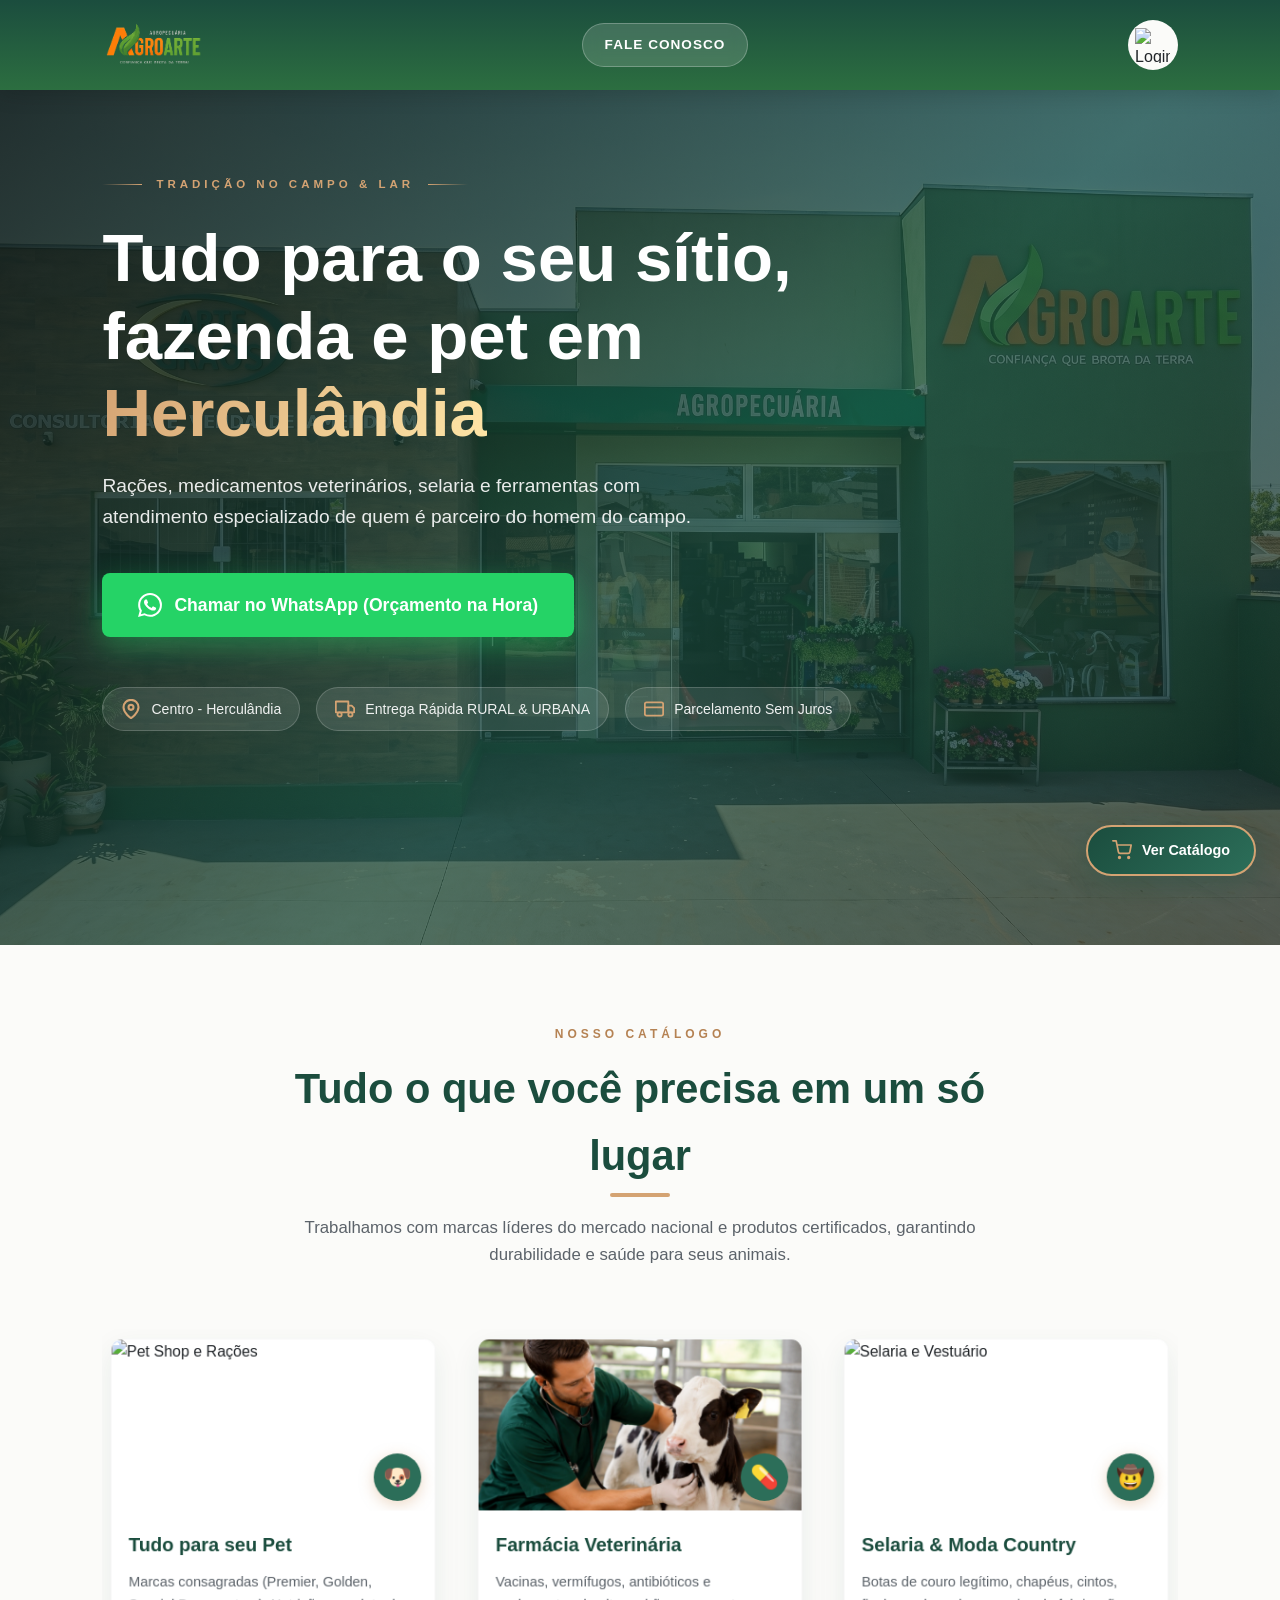
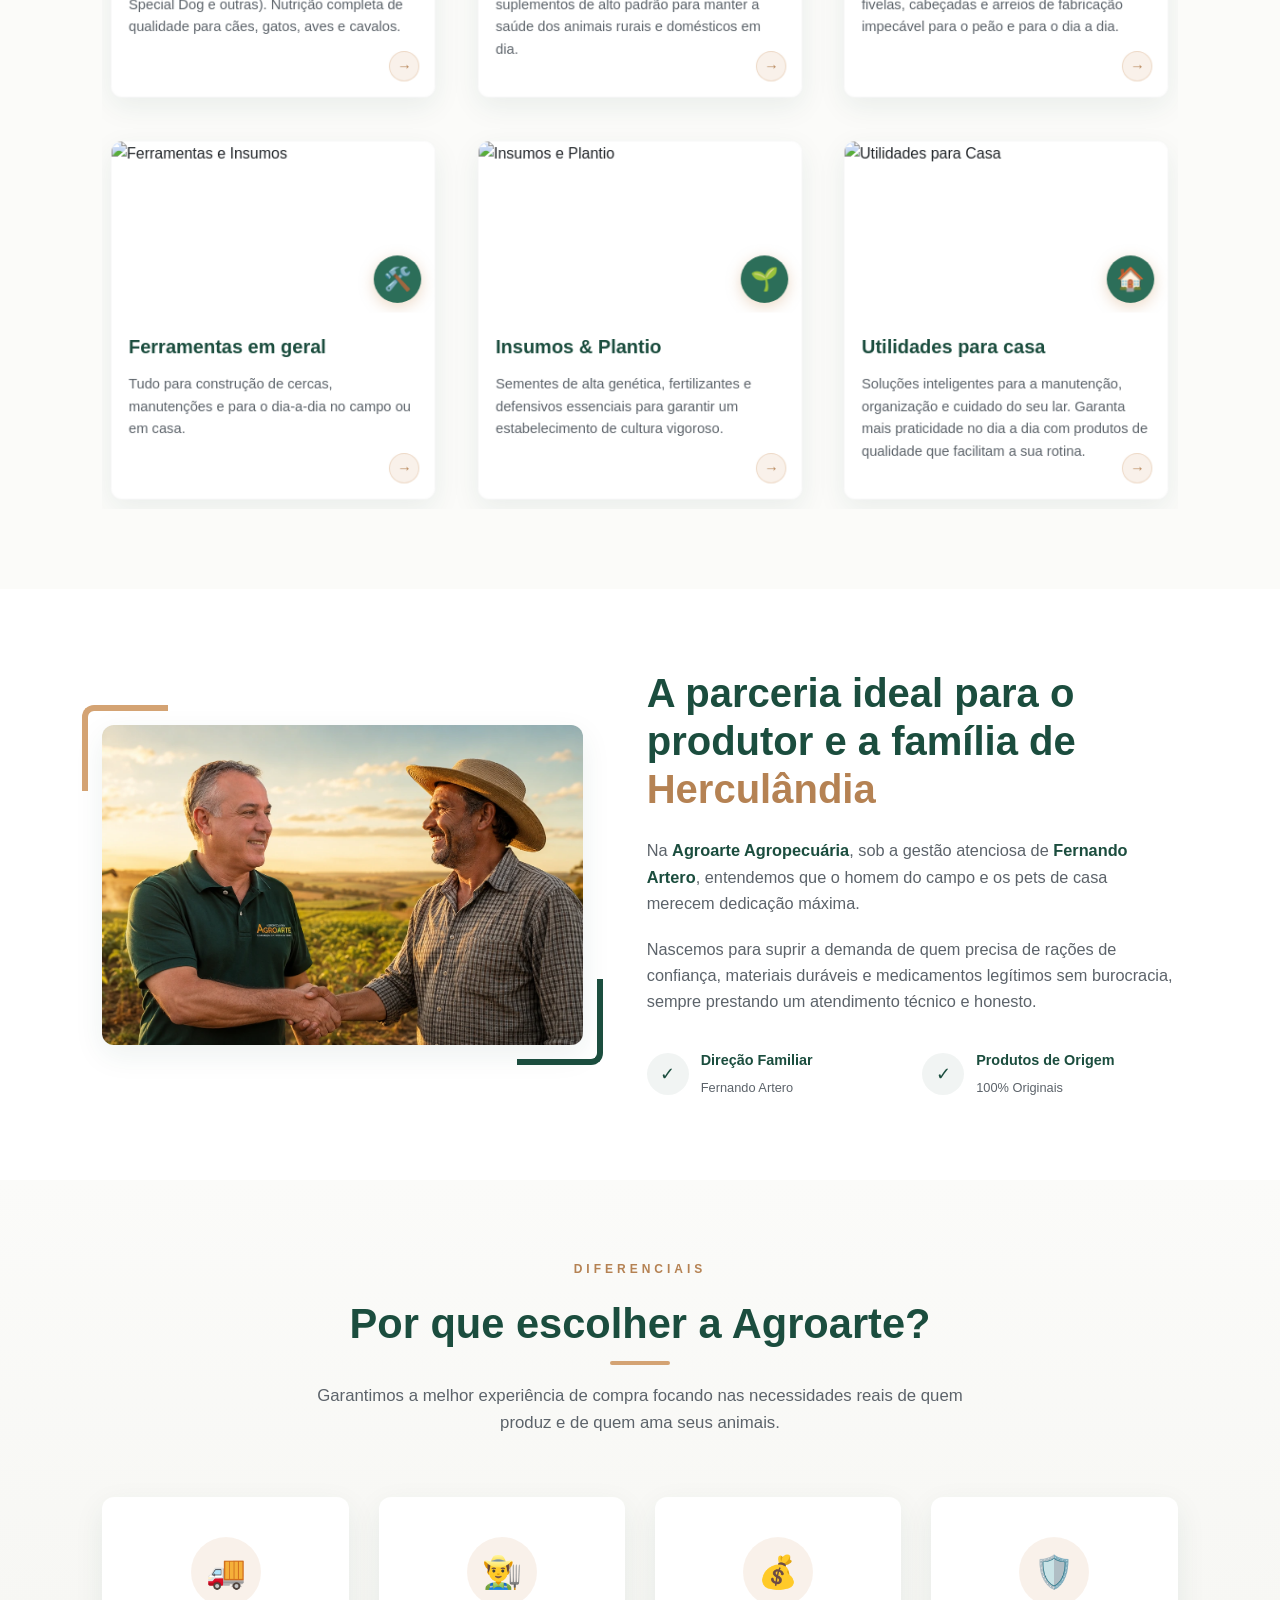
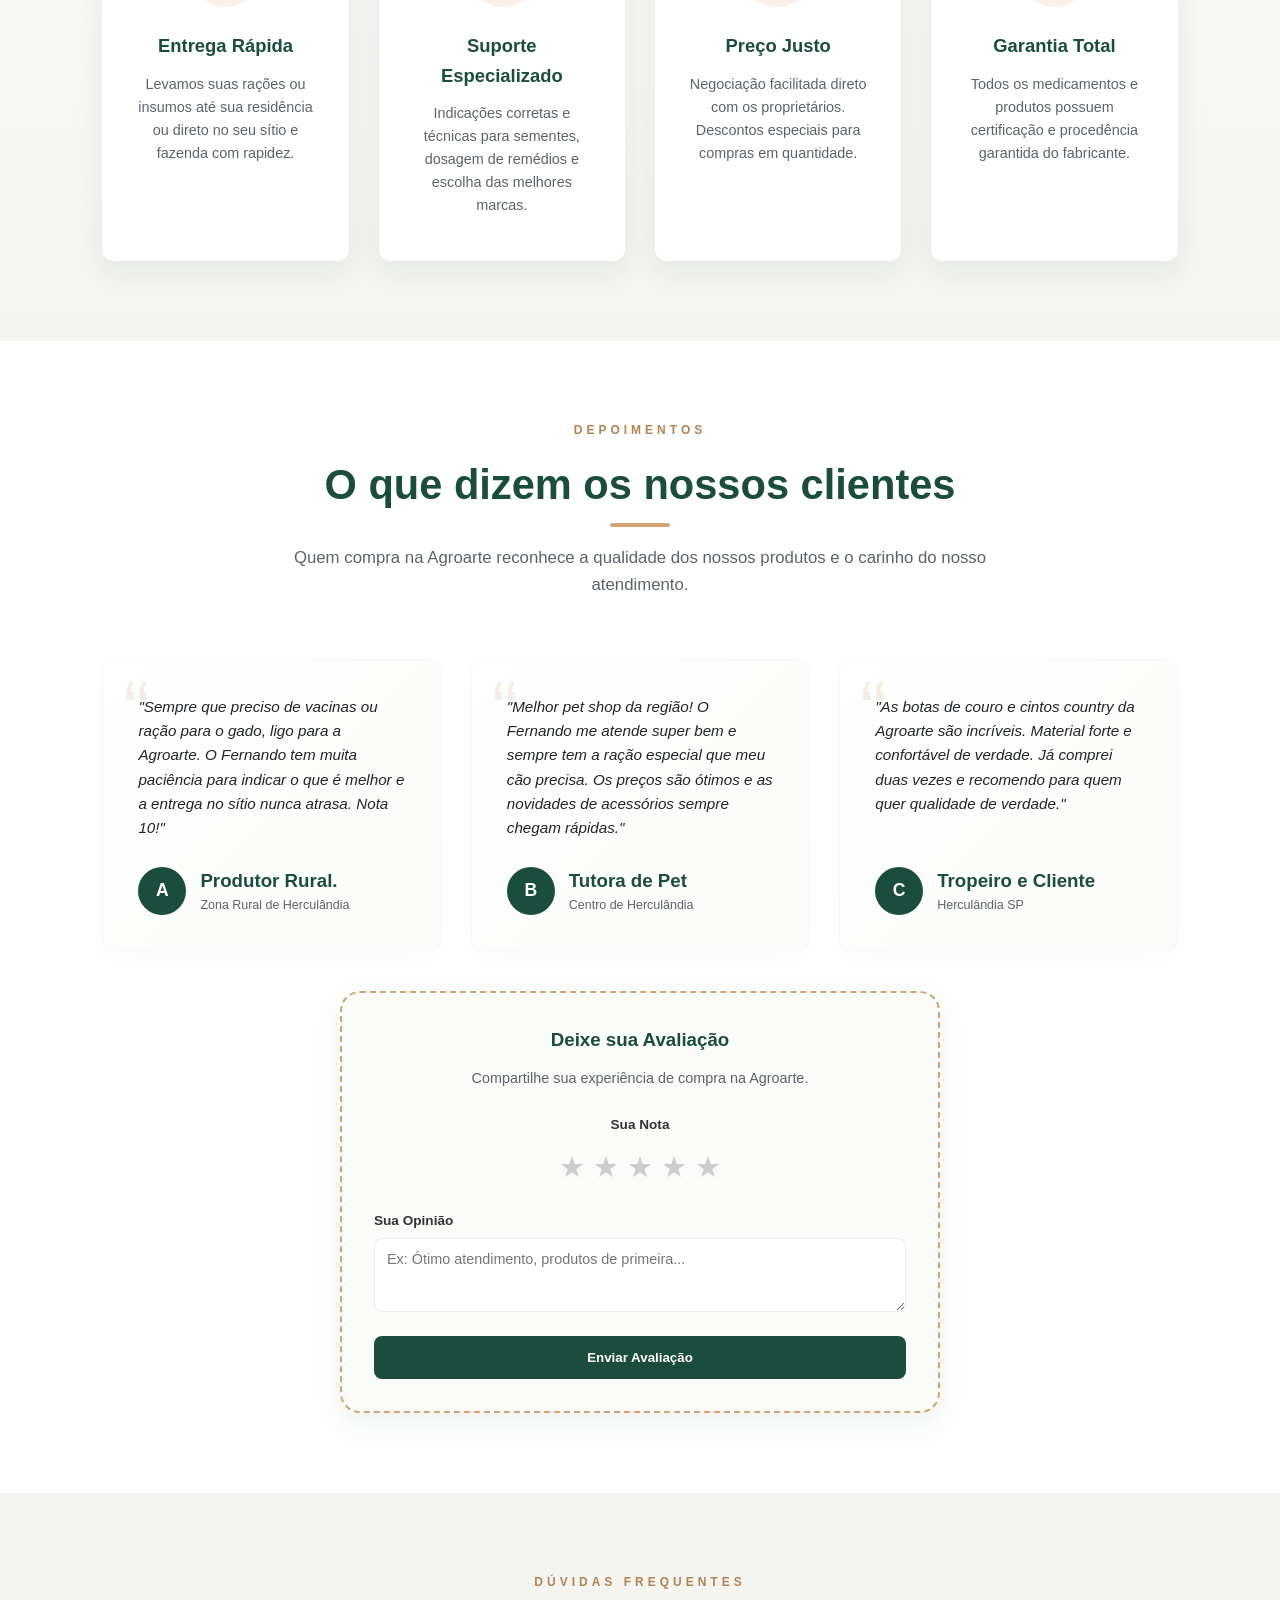
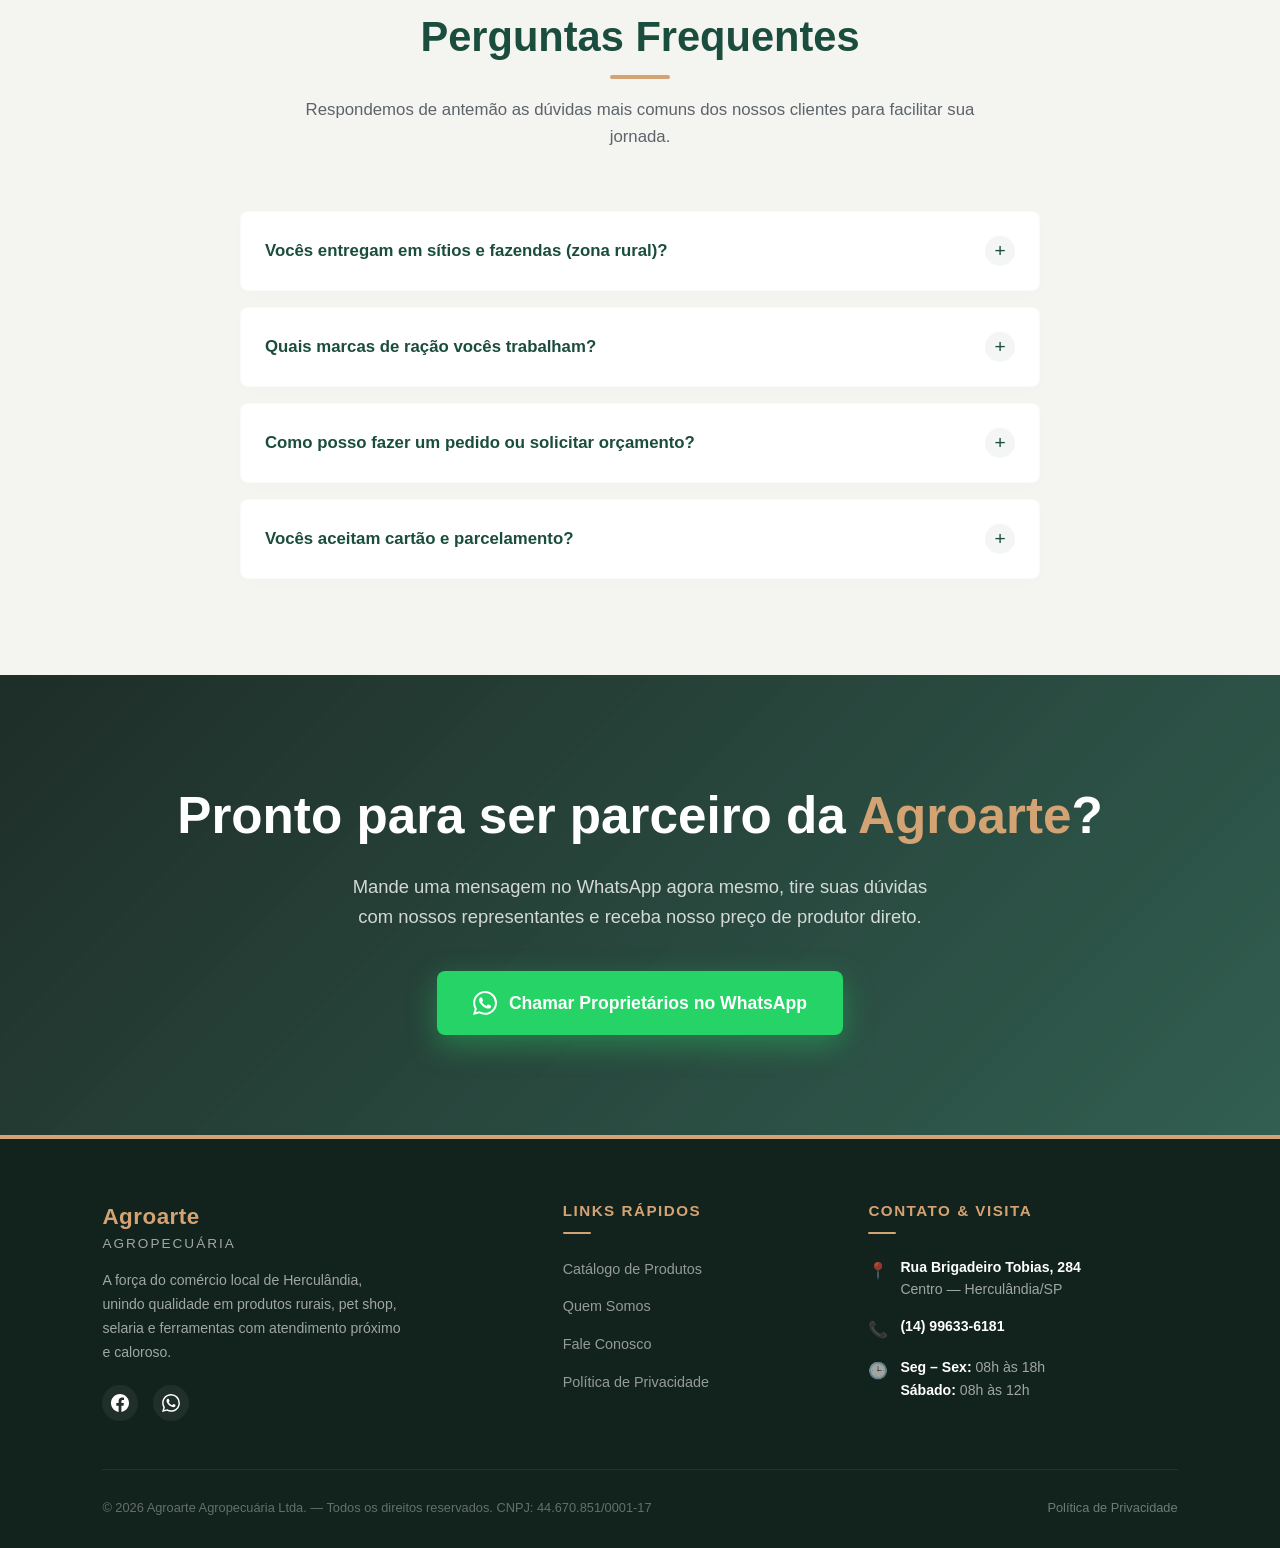
==== commit 81bcf626: "inicio branch ambiente de teste" ====
--- a/index.html
+++ b/index.html
@@ -83,7 +83,7 @@
             <p class="google-only-subtitle" id="account-email"></p>
           </div>
 
-          <a href="./admin.html" class="btn google-only-btn account-btn-admin" id="btn-go-admin" style="display: none; text-decoration: none; margin-top: 16px;">
+          <a href="./html/admin.html" class="btn google-only-btn account-btn-admin" id="btn-go-admin" style="display: none; text-decoration: none; margin-top: 16px;">
             <svg xmlns="http://www.w3.org/2000/svg" width="18" height="18" viewBox="0 0 24 24" fill="none" stroke="currentColor" stroke-width="2.2" stroke-linecap="round" stroke-linejoin="round">
               <rect x="3" y="3" width="18" height="18" rx="2" ry="2"/><line x1="9" y1="3" x2="9" y2="21"/><line x1="15" y1="3" x2="15" y2="21"/><line x1="3" y1="9" x2="21" y2="9"/><line x1="3" y1="15" x2="21" y2="15"/>
             </svg>
@@ -120,7 +120,7 @@
     <h1>Tudo para o seu sítio, fazenda e pet em <span>Herculândia</span></h1>
     <p>Rações, medicamentos veterinários, selaria e ferramentas com atendimento especializado de quem é parceiro do homem do campo.</p>
     
-    <a class="btn-action" href="https://wa.me/551496369132?text=Ol%C3%A1!%20Vi%20o%20site%20e%20gostaria%20de%20solicitar%20um%20or%C3%A7amento." target="_blank" rel="noopener noreferrer">
+    <a class="btn-action" href="https://wa.me/5514996336181?text=Ol%C3%A1%21%20Gostaria%20de%20solicitar%20um%20or%C3%A7amento%20para%20os%20produtos%20da%20Agroarte." target="_blank" rel="noopener noreferrer">
       <svg viewBox="0 0 24 24"><path d="M17.472 14.382c-.297-.149-1.758-.867-2.03-.967-.273-.099-.471-.148-.67.15-.197.297-.767.966-.94 1.164-.173.199-.347.223-.644.075-.297-.15-1.255-.463-2.39-1.475-.883-.788-1.48-1.761-1.653-2.059-.173-.297-.018-.458.13-.606.134-.133.298-.347.446-.52.149-.174.198-.298.298-.497.099-.198.05-.371-.025-.52-.075-.149-.669-1.612-.916-2.207-.242-.579-.487-.5-.669-.51-.173-.008-.371-.01-.57-.01-.198 0-.52.074-.792.372-.272.297-1.04 1.016-1.04 2.479 0 1.462 1.065 2.875 1.213 3.074.149.198 2.096 3.2 5.077 4.487.709.306 1.262.489 1.694.625.712.227 1.36.195 1.871.118.571-.085 1.758-.719 2.006-1.413.248-.694.248-1.289.173-1.413-.074-.124-.272-.198-.57-.347m-5.421 7.403h-.004a9.87 9.87 0 01-5.031-1.378l-.361-.214-3.741.982.998-3.648-.235-.374a9.86 9.86 0 01-1.51-5.26c.001-5.45 4.436-9.884 9.888-9.884 2.64 0 5.122 1.03 6.988 2.898a9.825 9.825 0 012.893 6.994c-.003 5.45-4.437 9.884-9.885 9.884m8.413-18.297A11.815 11.815 0 0012.05 0C5.495 0 .16 5.335.157 11.892c0 2.096.547 4.142 1.588 5.945L.057 24l6.305-1.654a11.882 11.882 0 005.683 1.448h.005c6.554 0 11.89-5.335 11.893-11.893a11.821 11.821 0 00-3.48-8.413z"/></svg>
       Chamar no WhatsApp (Orçamento na Hora)
     </a>
@@ -174,7 +174,7 @@
     
     <!-- Botão Todos os Produtos (Abaixo dos destaques) -->
     <div style="text-align: center; margin-top: 32px; animation: fadeInUp 0.8s ease both;">
-      <a href="./catalogo.html" class="btn-action" style="background: var(--primary); border: 2px solid var(--accent); color: var(--white); box-shadow: 0 10px 30px rgba(27, 77, 62, 0.25); text-decoration: none;">
+      <a href="./html/catalogo.html" class="btn-action" style="background: var(--primary); border: 2px solid var(--accent); color: var(--white); box-shadow: 0 10px 30px rgba(27, 77, 62, 0.25); text-decoration: none;">
         Ver Todos os Produtos
       </a>
     </div>
@@ -485,7 +485,7 @@
     <h2>Pronto para ser parceiro da <span>Agroarte</span>?</h2>
     <p>Mande uma mensagem no WhatsApp agora mesmo, tire suas dúvidas com nossos representantes e receba nosso preço de produtor direto.</p>
     
-    <a class="btn-action" href="https://wa.me/551496369132?text=Olá!%20Quero%20falar%20com%20a%20equipe%20da%20Agroarte%20e%20fazer%20um%20pedido." target="_blank">
+    <a class="btn-action" href="https://wa.me/5514996336181?text=Ol%C3%A1%21%20Gostaria%20de%20falar%20com%20a%20equipe%20da%20Agroarte%20para%20fazer%20um%20pedido." target="_blank" rel="noopener noreferrer">
       <svg viewBox="0 0 24 24"><path d="M17.472 14.382c-.297-.149-1.758-.867-2.03-.967-.273-.099-.471-.148-.67.15-.197.297-.767.966-.94 1.164-.173.199-.347.223-.644.075-.297-.15-1.255-.463-2.39-1.475-.883-.788-1.48-1.761-1.653-2.059-.173-.297-.018-.458.13-.606.134-.133.298-.347.446-.52.149-.174.198-.298.298-.497.099-.198.05-.371-.025-.52-.075-.149-.669-1.612-.916-2.207-.242-.579-.487-.5-.669-.51-.173-.008-.371-.01-.57-.01-.198 0-.52.074-.792.372-.272.297-1.04 1.016-1.04 2.479 0 1.462 1.065 2.875 1.213 3.074.149.198 2.096 3.2 5.077 4.487.709.306 1.262.489 1.694.625.712.227 1.36.195 1.871.118.571-.085 1.758-.719 2.006-1.413.248-.694.248-1.289.173-1.413-.074-.124-.272-.198-.57-.347m-5.421 7.403h-.004a9.87 9.87 0 01-5.031-1.378l-.361-.214-3.741.982.998-3.648-.235-.374a9.86 9.86 0 01-1.51-5.26c.001-5.45 4.436-9.884 9.888-9.884 2.64 0 5.122 1.03 6.988 2.898a9.825 9.825 0 012.893 6.994c-.003 5.45-4.437 9.884-9.885 9.884m8.413-18.297A11.815 11.815 0 0012.05 0C5.495 0 .16 5.335.157 11.892c0 2.096.547 4.142 1.588 5.945L.057 24l6.305-1.654a11.882 11.882 0 005.683 1.448h.005c6.554 0 11.89-5.335 11.893-11.893a11.821 11.821 0 00-3.48-8.413z"/></svg>
       Chamar Proprietários no WhatsApp
     </a>
@@ -503,7 +503,7 @@
           <a href="https://www.facebook.com/AgroarteAgropecuaria/" target="_blank" rel="noopener noreferrer" class="social-icon" title="Facebook">
             <svg viewBox="0 0 24 24" width="18" height="18" fill="currentColor"><path d="M24 12.073c0-6.627-5.373-12-12-12s-12 5.373-12 12c0 5.99 4.388 10.954 10.125 11.854v-8.385H7.078v-3.47h3.047V9.43c0-3.007 1.792-4.669 4.533-4.669 1.312 0 2.686.235 2.686.235v2.953H15.83c-1.491 0-1.956.925-1.956 1.874v2.25h3.328l-.532 3.47h-2.796v8.385C19.612 23.027 24 18.062 24 12.073z"/></svg>
           </a>
-          <a href="https://wa.me/551496369132" target="_blank" rel="noopener noreferrer" class="social-icon" title="WhatsApp">
+          <a href="https://wa.me/5514996336181?text=Ol%C3%A1%21%20Encontrei%20a%20Agroarte%20pelo%20site%20e%20gostaria%20de%20falar%20com%20a%20equipe." target="_blank" rel="noopener noreferrer" class="social-icon" title="WhatsApp">
             <svg viewBox="0 0 24 24" width="18" height="18" fill="currentColor"><path d="M17.472 14.382c-.297-.149-1.758-.867-2.03-.967-.273-.099-.471-.148-.67.15-.197.297-.767.966-.94 1.164-.173.199-.347.223-.644.075-.297-.15-1.255-.463-2.39-1.475-.883-.788-1.48-1.761-1.653-2.059-.173-.297-.018-.458.13-.606.134-.133.298-.347.446-.52.149-.174.198-.298.298-.497.099-.198.05-.371-.025-.52-.075-.149-.669-1.612-.916-2.207-.242-.579-.487-.5-.669-.51-.173-.008-.371-.01-.57-.01-.198 0-.52.074-.792.372-.272.297-1.04 1.016-1.04 2.479 0 1.462 1.065 2.875 1.213 3.074.149.198 2.096 3.2 5.077 4.487.709.306 1.262.489 1.694.625.712.227 1.36.195 1.871.118.571-.085 1.758-.719 2.006-1.413.248-.694.248-1.289.173-1.413-.074-.124-.272-.198-.57-.347m-5.421 7.403h-.004a9.87 9.87 0 01-5.031-1.378l-.361-.214-3.741.982.998-3.648-.235-.374a9.86 9.86 0 01-1.51-5.26c.001-5.45 4.436-9.884 9.888-9.884 2.64 0 5.122 1.03 6.988 2.898a9.825 9.825 0 012.893 6.994c-.003 5.45-4.437 9.884-9.885 9.884m8.413-18.297A11.815 11.815 0 0012.05 0C5.495 0 .16 5.335.157 11.892c0 2.096.547 4.142 1.588 5.945L.057 24l6.305-1.654a11.882 11.882 0 005.683 1.448h.005c6.554 0 11.89-5.335 11.893-11.893a11.821 11.821 0 00-3.48-8.413z"/></svg>
           </a>
         </div>
@@ -530,7 +530,7 @@
           </div>
           <div class="footer-info-item">
             <span class="footer-info-icon">📞</span>
-            <div><strong>(14) 9636-9132</strong></div>
+            <div><strong>(14) 99633-6181</strong></div>
           </div>
           <div class="footer-info-item">
             <span class="footer-info-icon">🕒</span>
@@ -548,7 +548,7 @@
   </footer>
 
   <!-- BOTÃO FLUTUANTE DESTAQUE DO CATÁLOGO (FORA DA NAV) -->
-  <a href="./catalogo.html" class="floating-catalog-btn" title="Ver Catálogo Completo de Produtos">
+  <a href="./html/catalogo.html" class="floating-catalog-btn" title="Ver Catálogo Completo de Produtos">
     <svg xmlns="http://www.w3.org/2000/svg" viewBox="0 0 24 24" fill="none" stroke="currentColor" stroke-width="2" stroke-linecap="round" stroke-linejoin="round">
       <circle cx="9" cy="21" r="1"></circle>
       <circle cx="20" cy="21" r="1"></circle>
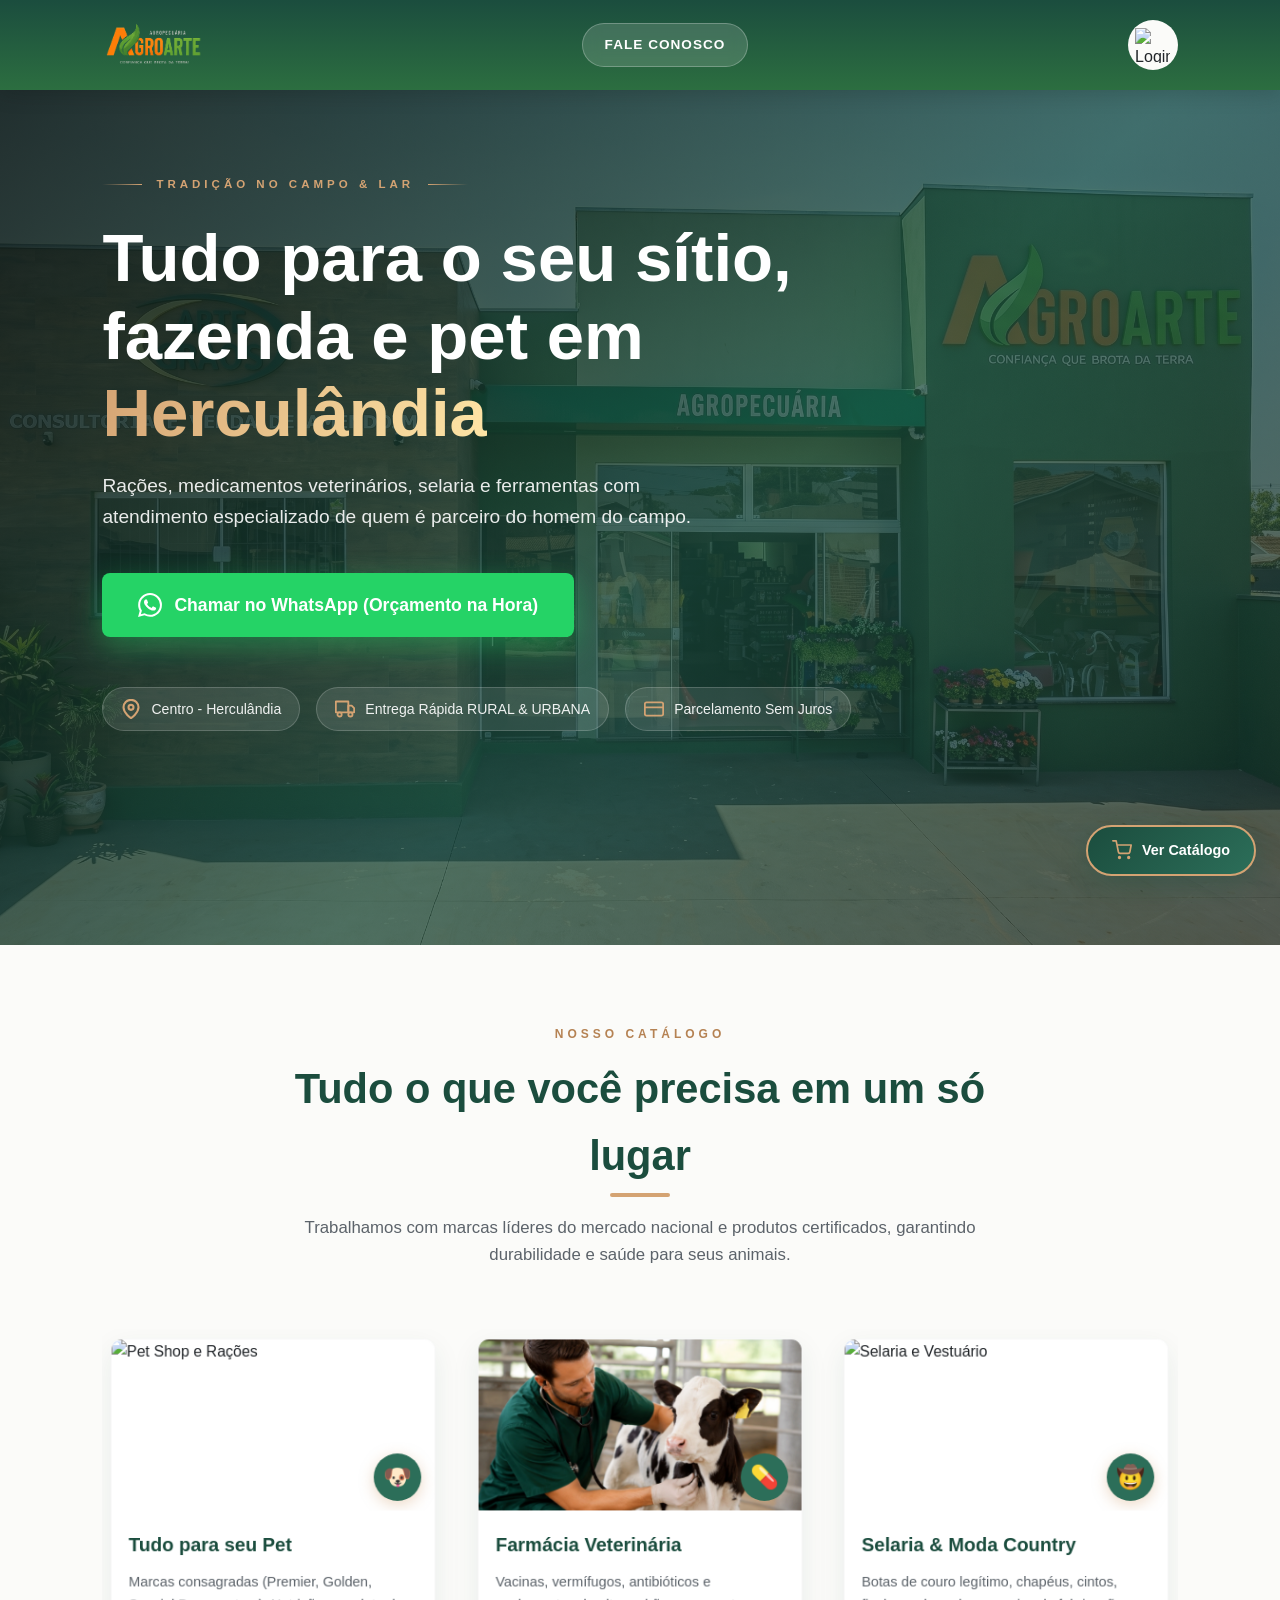
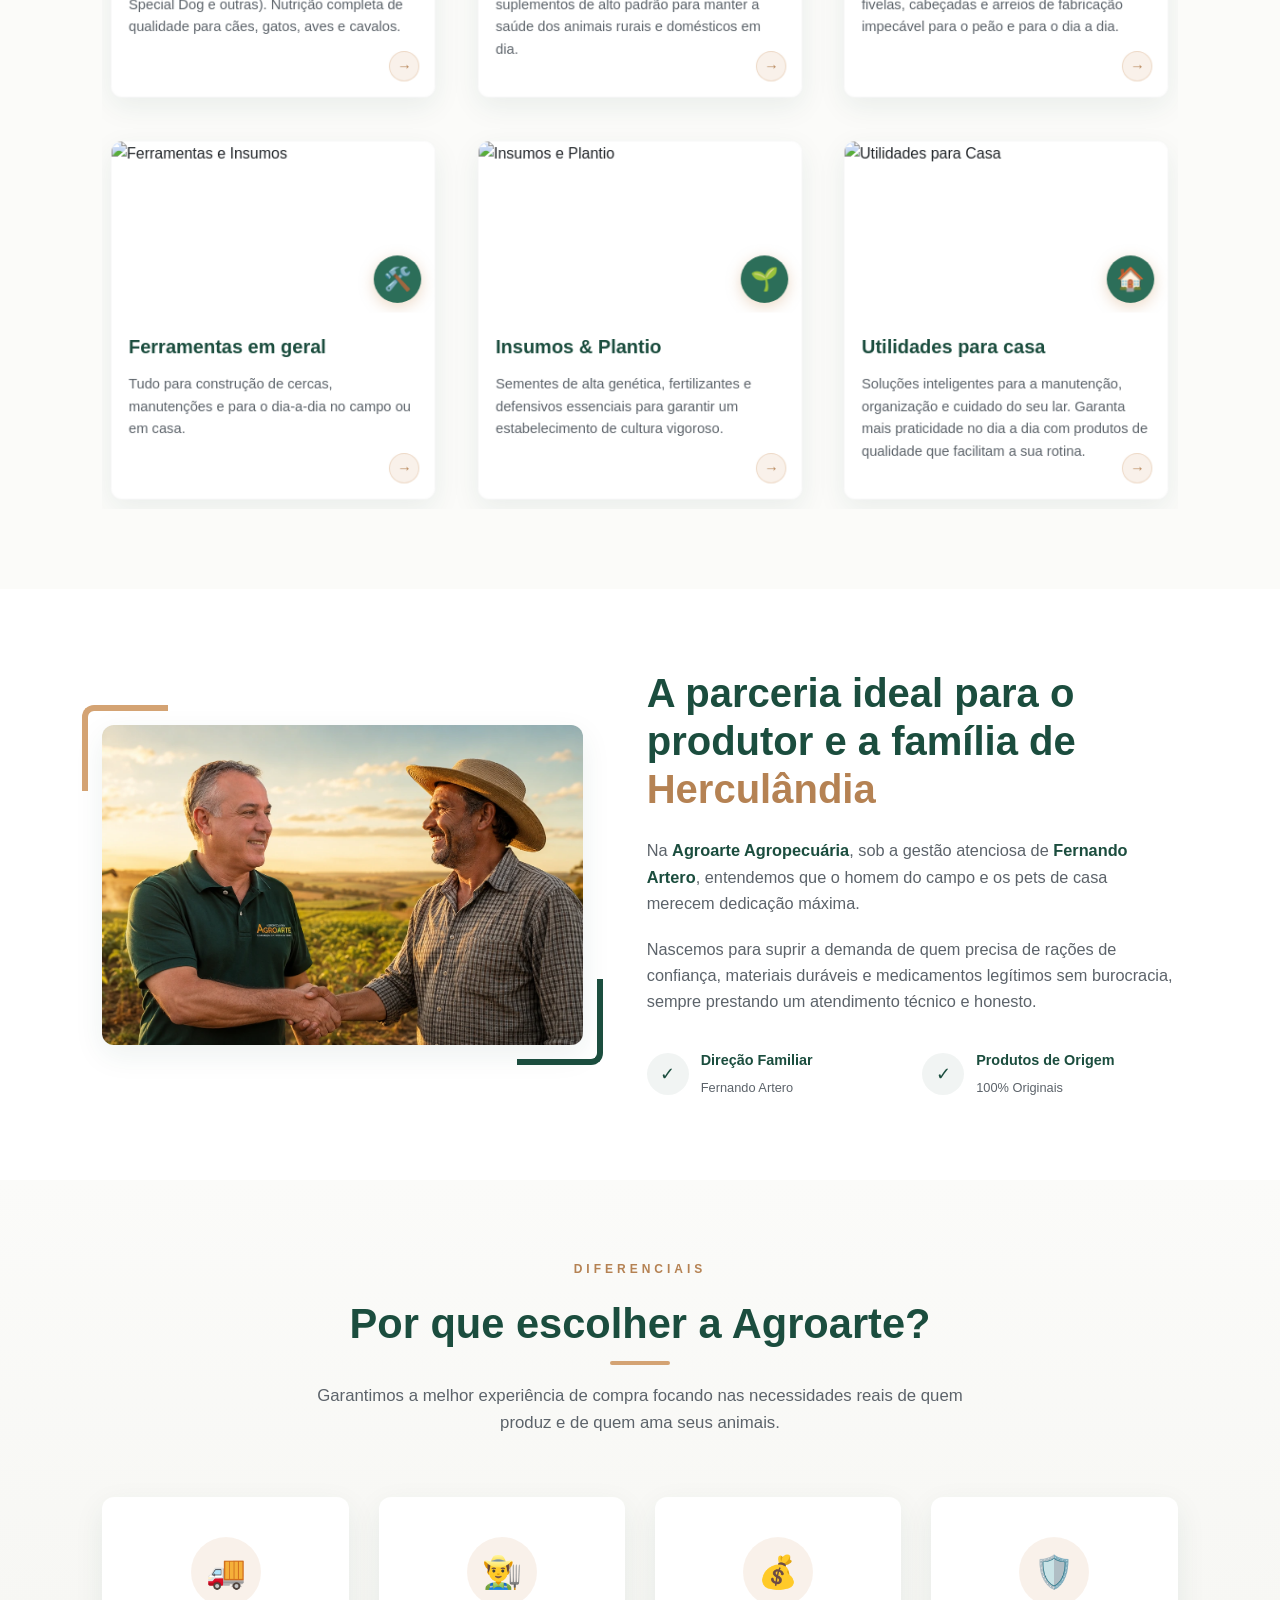
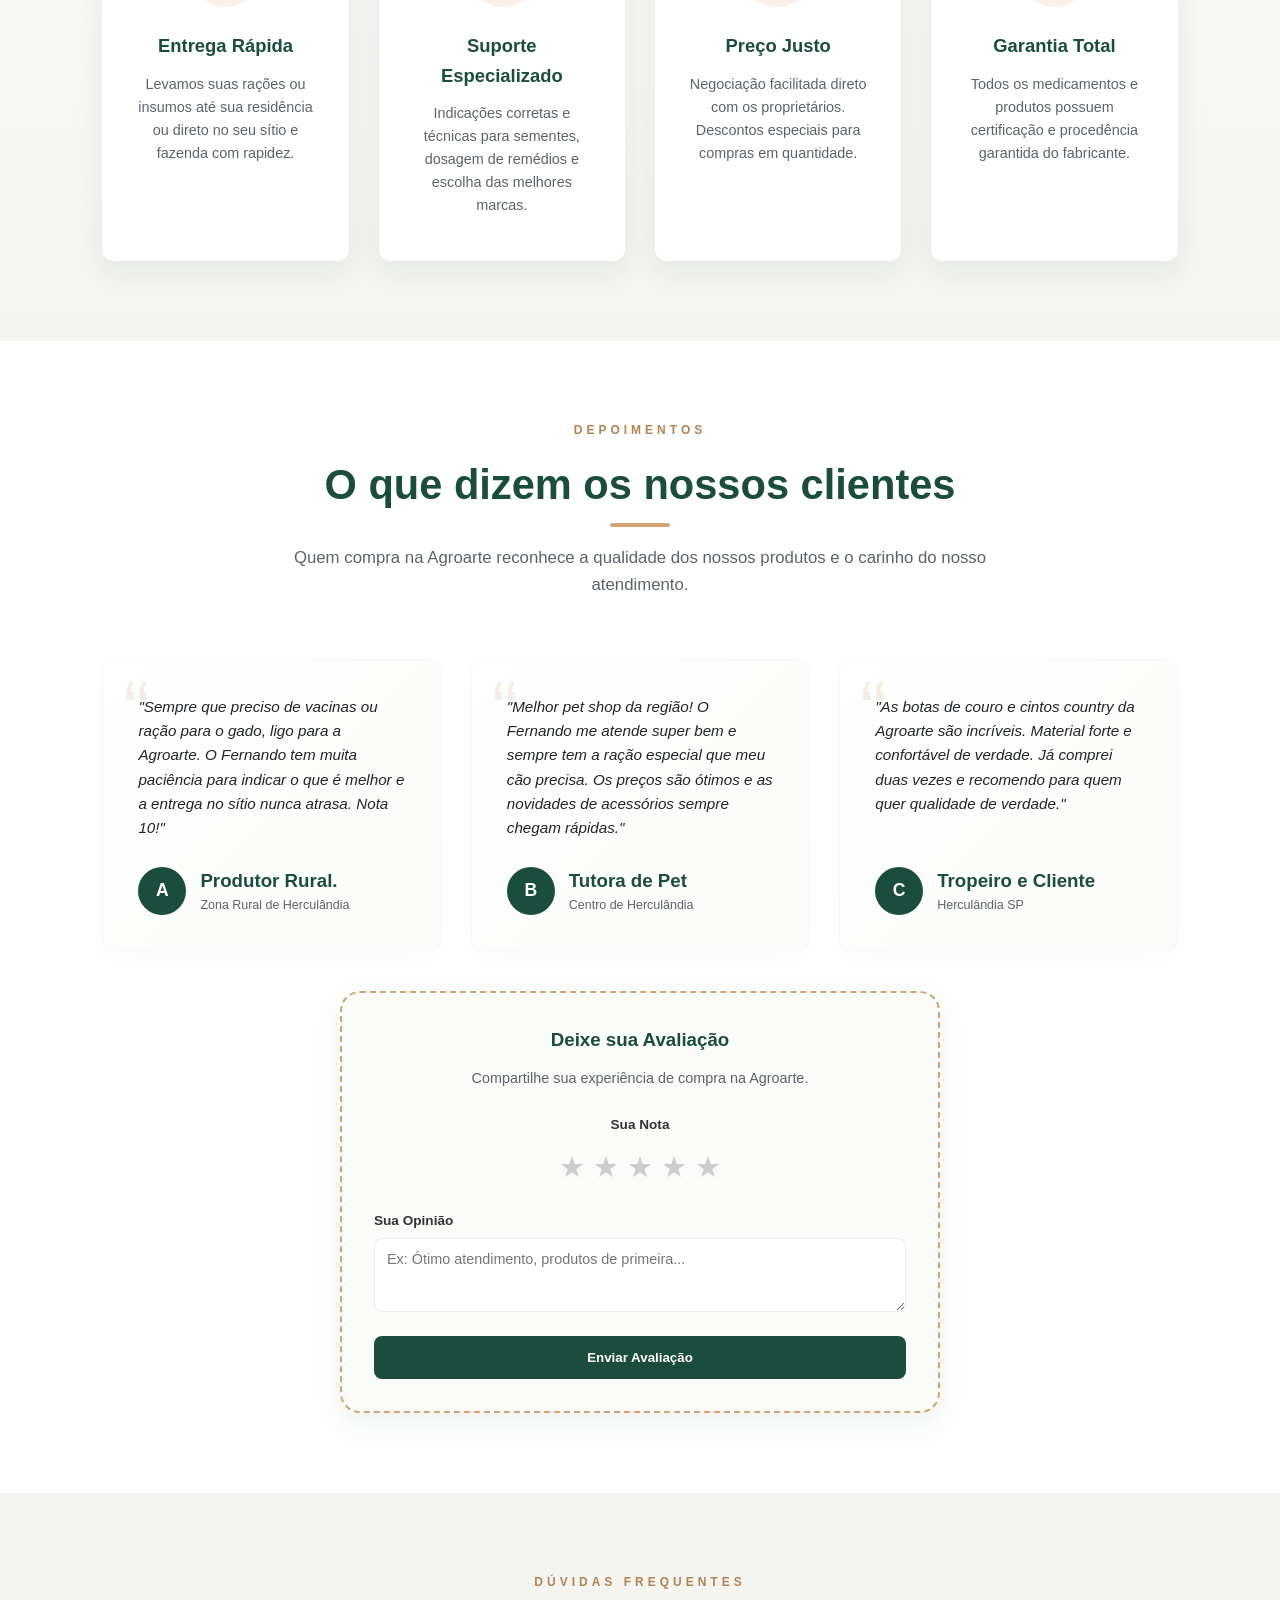
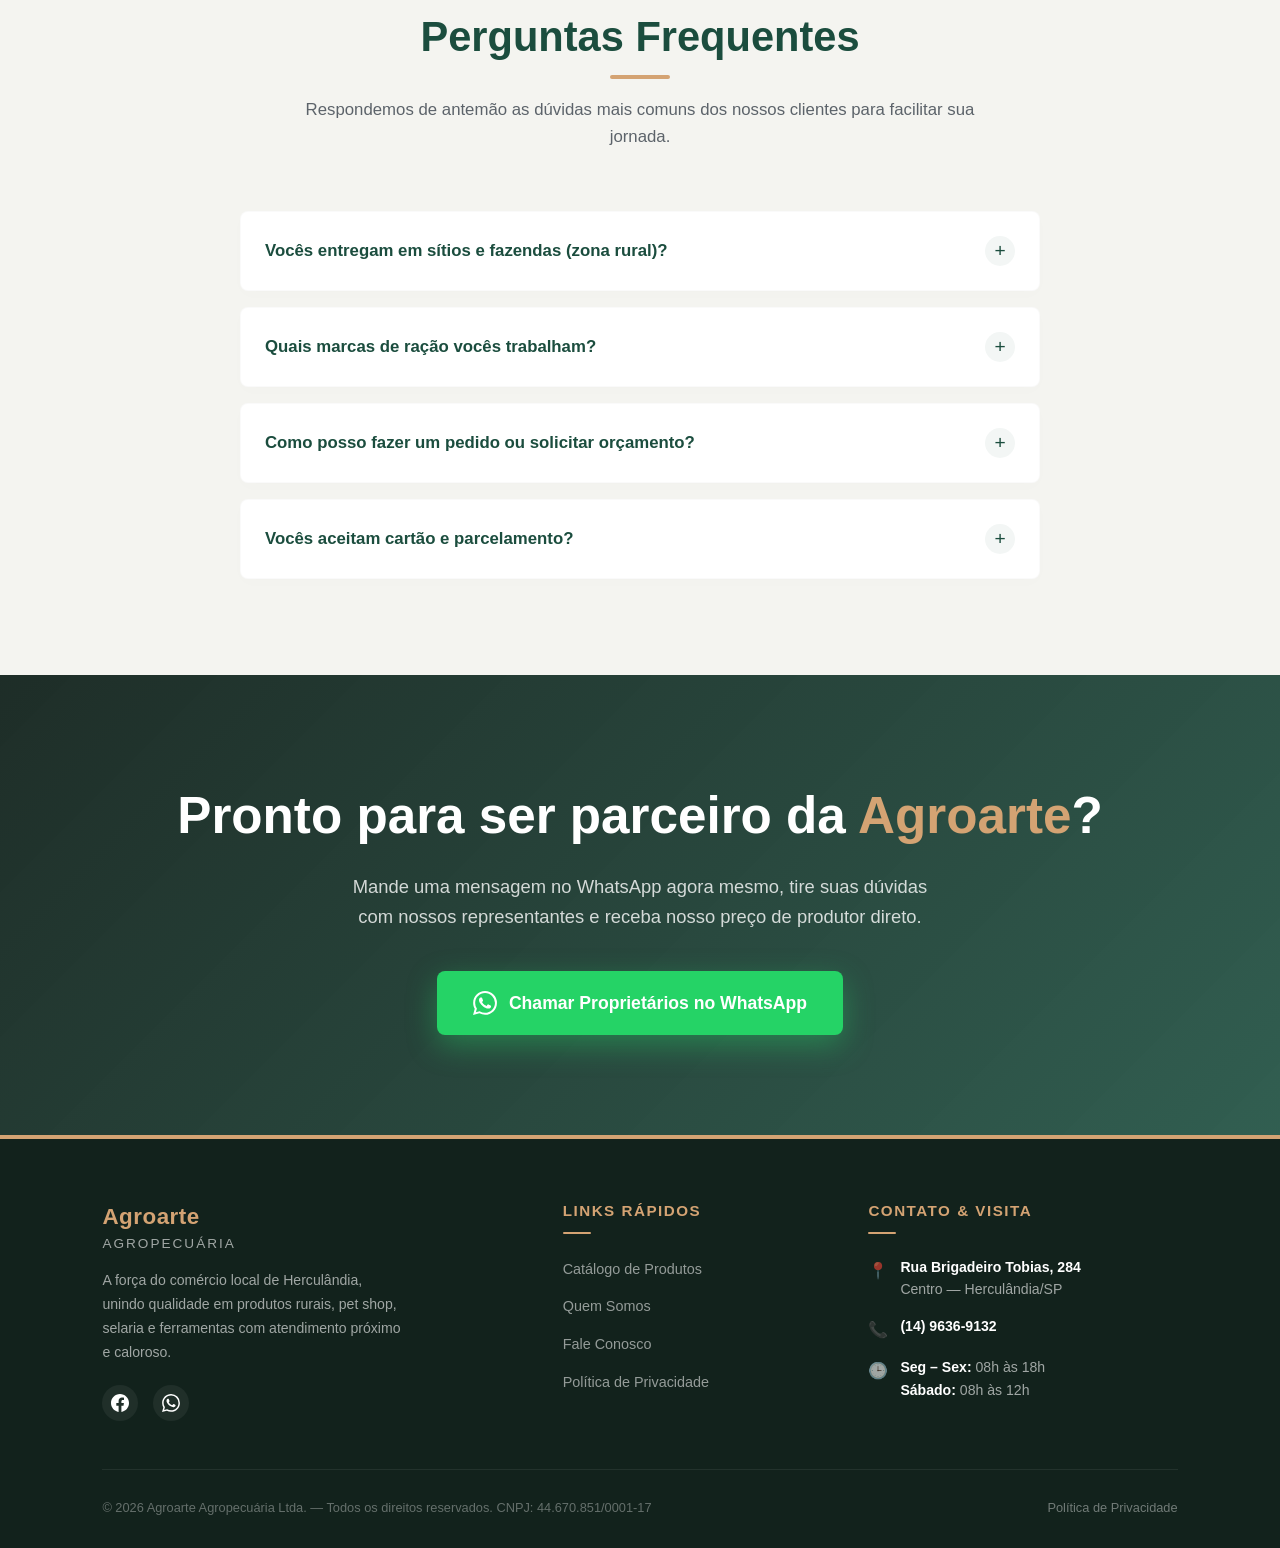
==== commit 60292751: "Ajustes finais de UI mobile, correções de slider e teste Mercado Livre" ====
--- a/index.html
+++ b/index.html
@@ -3,7 +3,7 @@
 <head>
   <meta charset="UTF-8">
   <meta name="viewport" content="width=device-width, initial-scale=1.0">
-  <meta http-equiv="Content-Security-Policy" content="default-src 'self'; script-src 'self' https://www.gstatic.com https://apis.google.com https://*.firebaseapp.com 'unsafe-inline'; connect-src 'self' https://*.googleapis.com wss://*.firebaseio.com https://*.firebaseapp.com; frame-src 'self' https://accounts.google.com https://*.firebaseapp.com; img-src 'self' https://*.googleusercontent.com https://www.svgrepo.com https://images.unsplash.com https://plus.unsplash.com data:; font-src 'self' https://fonts.gstatic.com; style-src 'self' 'unsafe-inline' https://fonts.googleapis.com;">
+  <meta http-equiv="Content-Security-Policy" content="default-src 'self'; script-src 'self' https://www.gstatic.com https://apis.google.com https://*.firebaseapp.com 'unsafe-inline'; connect-src 'self' https://*.googleapis.com wss://*.firebaseio.com https://*.firebaseapp.com; frame-src 'self' https://accounts.google.com https://*.firebaseapp.com; img-src 'self' data: https: blob:; font-src 'self' https://fonts.gstatic.com; style-src 'self' 'unsafe-inline' https://fonts.googleapis.com;">
   <!-- SEO Meta Tags -->
   <title>Agroarte Agropecuária | Pet Shop, Selaria e Insumos em Herculândia - SP</title>
   <meta name="description" content="Tudo para o seu pet, sítio ou fazenda em Herculândia e região. Rações, medicamentos veterinários, selaria e ferramentas com atendimento especializado.">
@@ -120,7 +120,7 @@
     <h1>Tudo para o seu sítio, fazenda e pet em <span>Herculândia</span></h1>
     <p>Rações, medicamentos veterinários, selaria e ferramentas com atendimento especializado de quem é parceiro do homem do campo.</p>
     
-    <a class="btn-action" href="https://wa.me/5514996336181?text=Ol%C3%A1%21%20Gostaria%20de%20solicitar%20um%20or%C3%A7amento%20para%20os%20produtos%20da%20Agroarte." target="_blank" rel="noopener noreferrer">
+    <a class="btn-action" href="https://wa.me/551496369132?text=Ol%C3%A1!%20Vi%20o%20site%20e%20gostaria%20de%20solicitar%20um%20or%C3%A7amento." target="_blank" rel="noopener noreferrer">
       <svg viewBox="0 0 24 24"><path d="M17.472 14.382c-.297-.149-1.758-.867-2.03-.967-.273-.099-.471-.148-.67.15-.197.297-.767.966-.94 1.164-.173.199-.347.223-.644.075-.297-.15-1.255-.463-2.39-1.475-.883-.788-1.48-1.761-1.653-2.059-.173-.297-.018-.458.13-.606.134-.133.298-.347.446-.52.149-.174.198-.298.298-.497.099-.198.05-.371-.025-.52-.075-.149-.669-1.612-.916-2.207-.242-.579-.487-.5-.669-.51-.173-.008-.371-.01-.57-.01-.198 0-.52.074-.792.372-.272.297-1.04 1.016-1.04 2.479 0 1.462 1.065 2.875 1.213 3.074.149.198 2.096 3.2 5.077 4.487.709.306 1.262.489 1.694.625.712.227 1.36.195 1.871.118.571-.085 1.758-.719 2.006-1.413.248-.694.248-1.289.173-1.413-.074-.124-.272-.198-.57-.347m-5.421 7.403h-.004a9.87 9.87 0 01-5.031-1.378l-.361-.214-3.741.982.998-3.648-.235-.374a9.86 9.86 0 01-1.51-5.26c.001-5.45 4.436-9.884 9.888-9.884 2.64 0 5.122 1.03 6.988 2.898a9.825 9.825 0 012.893 6.994c-.003 5.45-4.437 9.884-9.885 9.884m8.413-18.297A11.815 11.815 0 0012.05 0C5.495 0 .16 5.335.157 11.892c0 2.096.547 4.142 1.588 5.945L.057 24l6.305-1.654a11.882 11.882 0 005.683 1.448h.005c6.554 0 11.89-5.335 11.893-11.893a11.821 11.821 0 00-3.48-8.413z"/></svg>
       Chamar no WhatsApp (Orçamento na Hora)
     </a>
@@ -485,7 +485,7 @@
     <h2>Pronto para ser parceiro da <span>Agroarte</span>?</h2>
     <p>Mande uma mensagem no WhatsApp agora mesmo, tire suas dúvidas com nossos representantes e receba nosso preço de produtor direto.</p>
     
-    <a class="btn-action" href="https://wa.me/5514996336181?text=Ol%C3%A1%21%20Gostaria%20de%20falar%20com%20a%20equipe%20da%20Agroarte%20para%20fazer%20um%20pedido." target="_blank" rel="noopener noreferrer">
+    <a class="btn-action" href="https://wa.me/551496369132?text=Olá!%20Quero%20falar%20com%20a%20equipe%20da%20Agroarte%20e%20fazer%20um%20pedido." target="_blank">
       <svg viewBox="0 0 24 24"><path d="M17.472 14.382c-.297-.149-1.758-.867-2.03-.967-.273-.099-.471-.148-.67.15-.197.297-.767.966-.94 1.164-.173.199-.347.223-.644.075-.297-.15-1.255-.463-2.39-1.475-.883-.788-1.48-1.761-1.653-2.059-.173-.297-.018-.458.13-.606.134-.133.298-.347.446-.52.149-.174.198-.298.298-.497.099-.198.05-.371-.025-.52-.075-.149-.669-1.612-.916-2.207-.242-.579-.487-.5-.669-.51-.173-.008-.371-.01-.57-.01-.198 0-.52.074-.792.372-.272.297-1.04 1.016-1.04 2.479 0 1.462 1.065 2.875 1.213 3.074.149.198 2.096 3.2 5.077 4.487.709.306 1.262.489 1.694.625.712.227 1.36.195 1.871.118.571-.085 1.758-.719 2.006-1.413.248-.694.248-1.289.173-1.413-.074-.124-.272-.198-.57-.347m-5.421 7.403h-.004a9.87 9.87 0 01-5.031-1.378l-.361-.214-3.741.982.998-3.648-.235-.374a9.86 9.86 0 01-1.51-5.26c.001-5.45 4.436-9.884 9.888-9.884 2.64 0 5.122 1.03 6.988 2.898a9.825 9.825 0 012.893 6.994c-.003 5.45-4.437 9.884-9.885 9.884m8.413-18.297A11.815 11.815 0 0012.05 0C5.495 0 .16 5.335.157 11.892c0 2.096.547 4.142 1.588 5.945L.057 24l6.305-1.654a11.882 11.882 0 005.683 1.448h.005c6.554 0 11.89-5.335 11.893-11.893a11.821 11.821 0 00-3.48-8.413z"/></svg>
       Chamar Proprietários no WhatsApp
     </a>
@@ -503,7 +503,7 @@
           <a href="https://www.facebook.com/AgroarteAgropecuaria/" target="_blank" rel="noopener noreferrer" class="social-icon" title="Facebook">
             <svg viewBox="0 0 24 24" width="18" height="18" fill="currentColor"><path d="M24 12.073c0-6.627-5.373-12-12-12s-12 5.373-12 12c0 5.99 4.388 10.954 10.125 11.854v-8.385H7.078v-3.47h3.047V9.43c0-3.007 1.792-4.669 4.533-4.669 1.312 0 2.686.235 2.686.235v2.953H15.83c-1.491 0-1.956.925-1.956 1.874v2.25h3.328l-.532 3.47h-2.796v8.385C19.612 23.027 24 18.062 24 12.073z"/></svg>
           </a>
-          <a href="https://wa.me/5514996336181?text=Ol%C3%A1%21%20Encontrei%20a%20Agroarte%20pelo%20site%20e%20gostaria%20de%20falar%20com%20a%20equipe." target="_blank" rel="noopener noreferrer" class="social-icon" title="WhatsApp">
+          <a href="https://wa.me/551496369132" target="_blank" rel="noopener noreferrer" class="social-icon" title="WhatsApp">
             <svg viewBox="0 0 24 24" width="18" height="18" fill="currentColor"><path d="M17.472 14.382c-.297-.149-1.758-.867-2.03-.967-.273-.099-.471-.148-.67.15-.197.297-.767.966-.94 1.164-.173.199-.347.223-.644.075-.297-.15-1.255-.463-2.39-1.475-.883-.788-1.48-1.761-1.653-2.059-.173-.297-.018-.458.13-.606.134-.133.298-.347.446-.52.149-.174.198-.298.298-.497.099-.198.05-.371-.025-.52-.075-.149-.669-1.612-.916-2.207-.242-.579-.487-.5-.669-.51-.173-.008-.371-.01-.57-.01-.198 0-.52.074-.792.372-.272.297-1.04 1.016-1.04 2.479 0 1.462 1.065 2.875 1.213 3.074.149.198 2.096 3.2 5.077 4.487.709.306 1.262.489 1.694.625.712.227 1.36.195 1.871.118.571-.085 1.758-.719 2.006-1.413.248-.694.248-1.289.173-1.413-.074-.124-.272-.198-.57-.347m-5.421 7.403h-.004a9.87 9.87 0 01-5.031-1.378l-.361-.214-3.741.982.998-3.648-.235-.374a9.86 9.86 0 01-1.51-5.26c.001-5.45 4.436-9.884 9.888-9.884 2.64 0 5.122 1.03 6.988 2.898a9.825 9.825 0 012.893 6.994c-.003 5.45-4.437 9.884-9.885 9.884m8.413-18.297A11.815 11.815 0 0012.05 0C5.495 0 .16 5.335.157 11.892c0 2.096.547 4.142 1.588 5.945L.057 24l6.305-1.654a11.882 11.882 0 005.683 1.448h.005c6.554 0 11.89-5.335 11.893-11.893a11.821 11.821 0 00-3.48-8.413z"/></svg>
           </a>
         </div>
@@ -530,7 +530,7 @@
           </div>
           <div class="footer-info-item">
             <span class="footer-info-icon">📞</span>
-            <div><strong>(14) 99633-6181</strong></div>
+            <div><strong>(14) 9636-9132</strong></div>
           </div>
           <div class="footer-info-item">
             <span class="footer-info-icon">🕒</span>
--- a/css/style.css
+++ b/css/style.css
@@ -2771,3 +2771,40 @@
 .policy-update { text-align: center; font-size: 0.82rem; color: var(--text-muted); margin-top: 60px; padding-top: 24px; border-top: 1px solid rgba(0,0,0,0.08); }
 .policy-back { display: inline-flex; align-items: center; gap: 8px; color: var(--primary); font-weight: 600; font-size: 0.9rem; text-decoration: none; margin-bottom: 40px; transition: gap 0.2s ease; }
 .policy-back:hover { gap: 12px; }
+
+/* --- UI/UX FIXES RESTORED --- */
+@media (max-width: 768px) {
+  /* Fix slider arrows overlapping images */
+  .slider-arrow {
+    top: 58% !important;
+  }
+  
+  /* Make all buttons full width on mobile for easier tapping */
+  .btn-action, .btn-primary, .btn-catalogo-ml {
+    width: 100% !important;
+    text-align: center;
+    box-sizing: border-box;
+  }
+  
+  /* Fix admin panel list items wrapping weirdly on small screens */
+  #admin-lista-produtos li, #admin-lista-categorias li {
+    flex-direction: column !important;
+    align-items: flex-start !important;
+    gap: 12px;
+  }
+  #admin-lista-produtos li div, #admin-lista-categorias li div {
+    width: 100%;
+    display: flex;
+    justify-content: space-between;
+  }
+  
+  /* Center Categories grid and remove slider gradients */
+  #categorias-slider-wrapper::before,
+  #categorias-slider-wrapper::after {
+    display: none !important;
+  }
+  #categorias-slider-wrapper .premium-slider-container {
+    padding: 0 !important;
+    margin: 0 auto !important;
+  }
+}
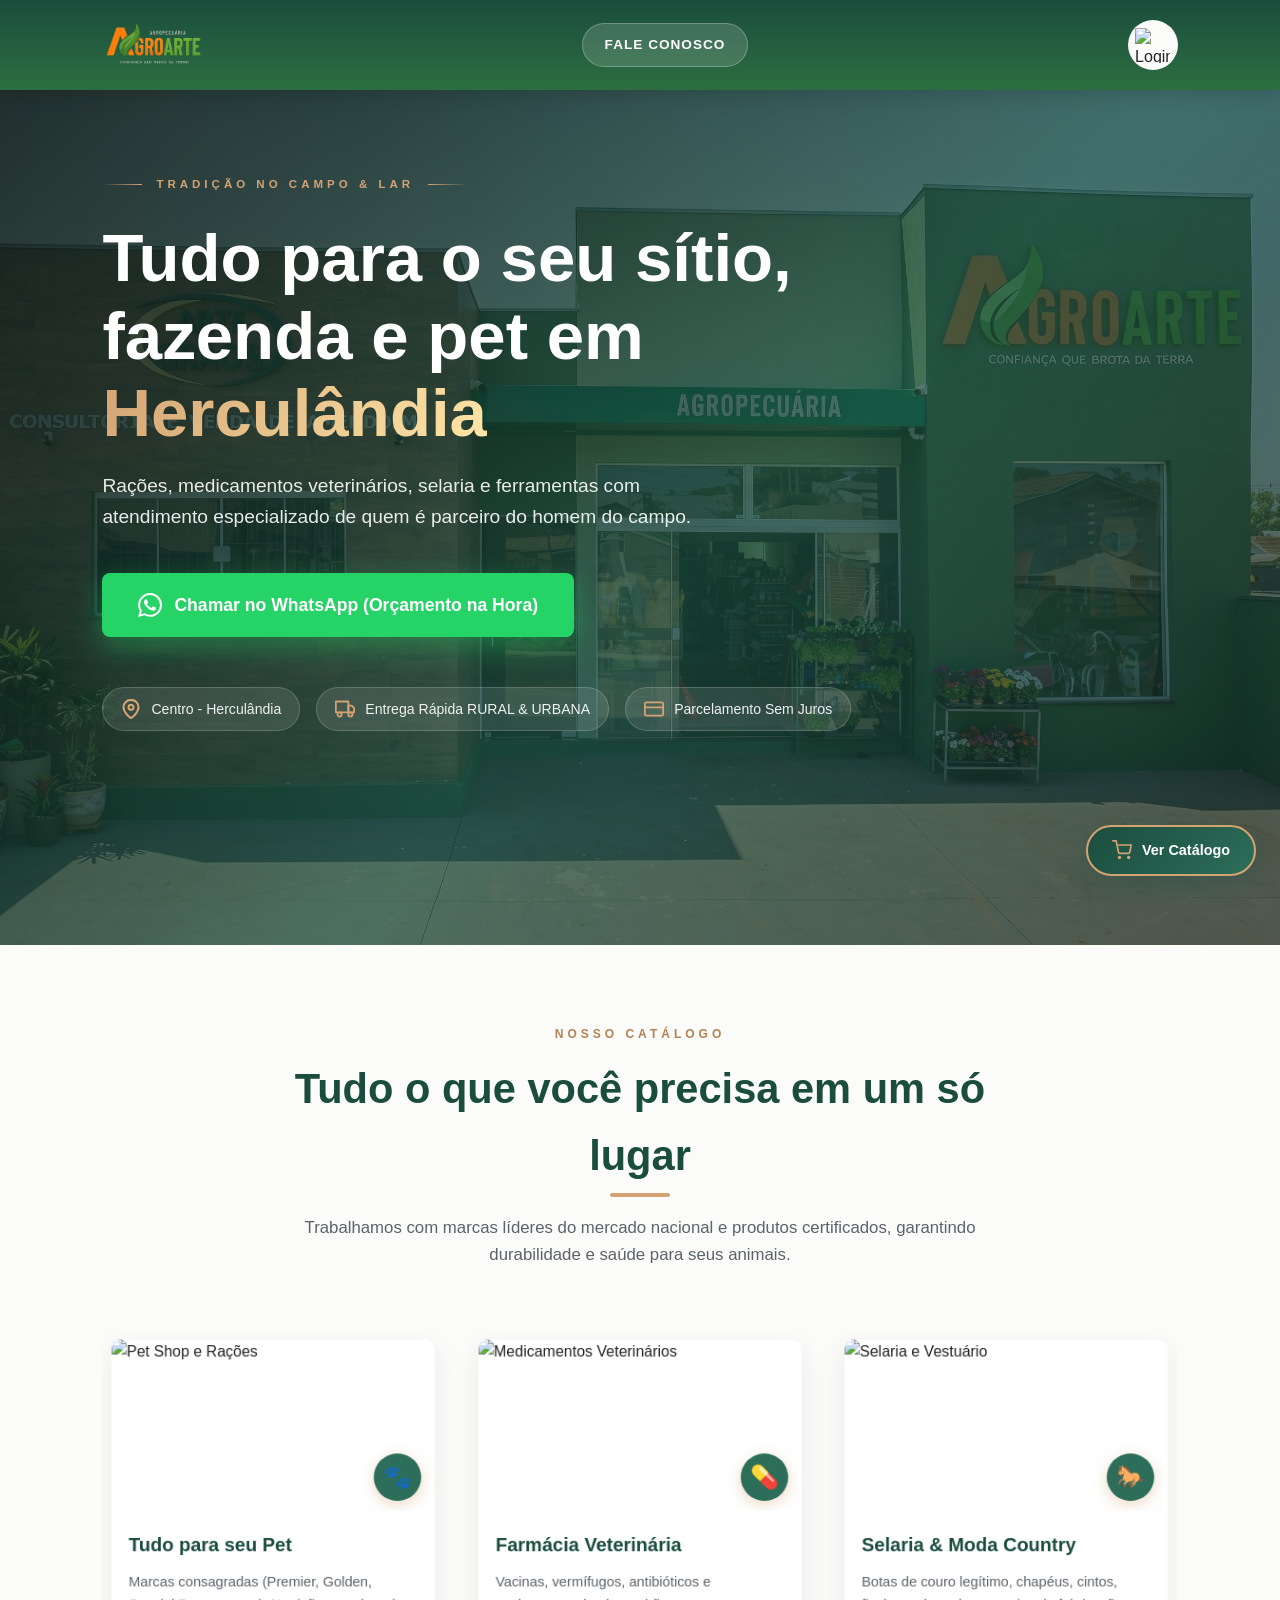
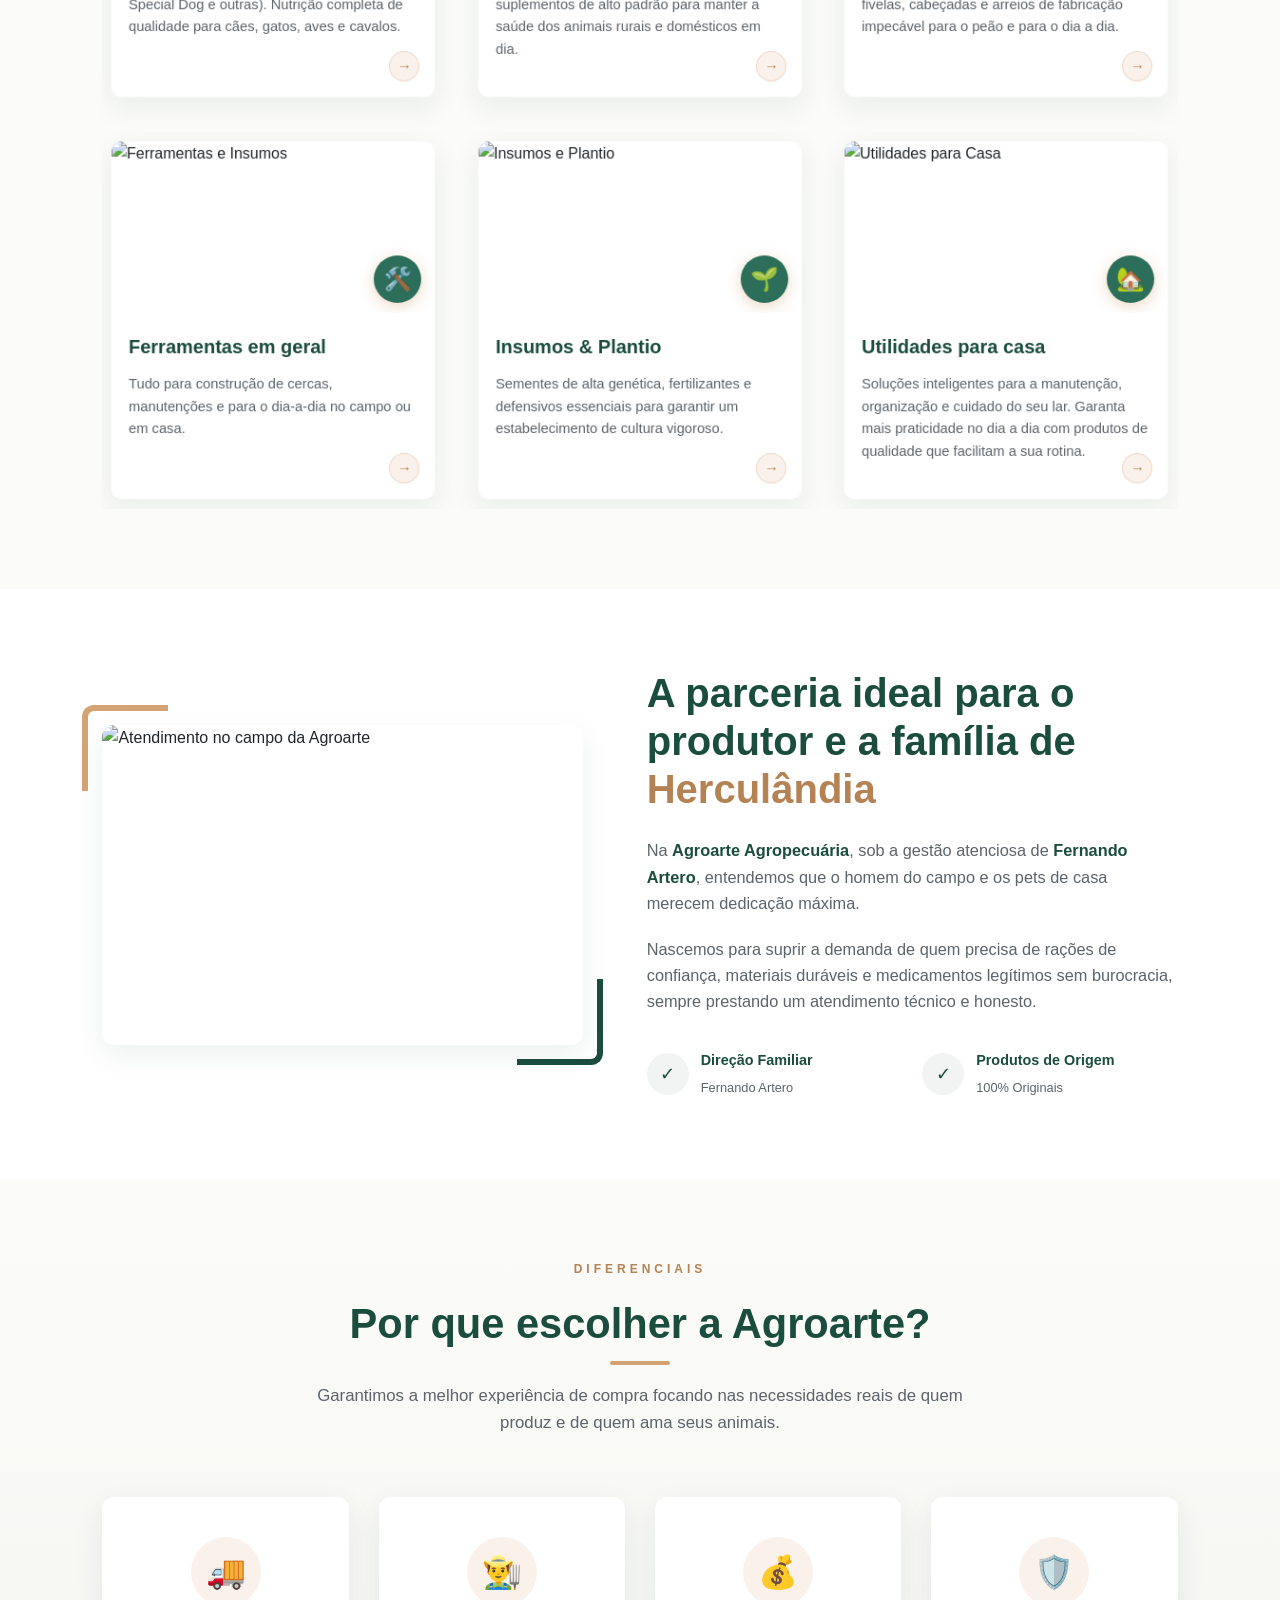
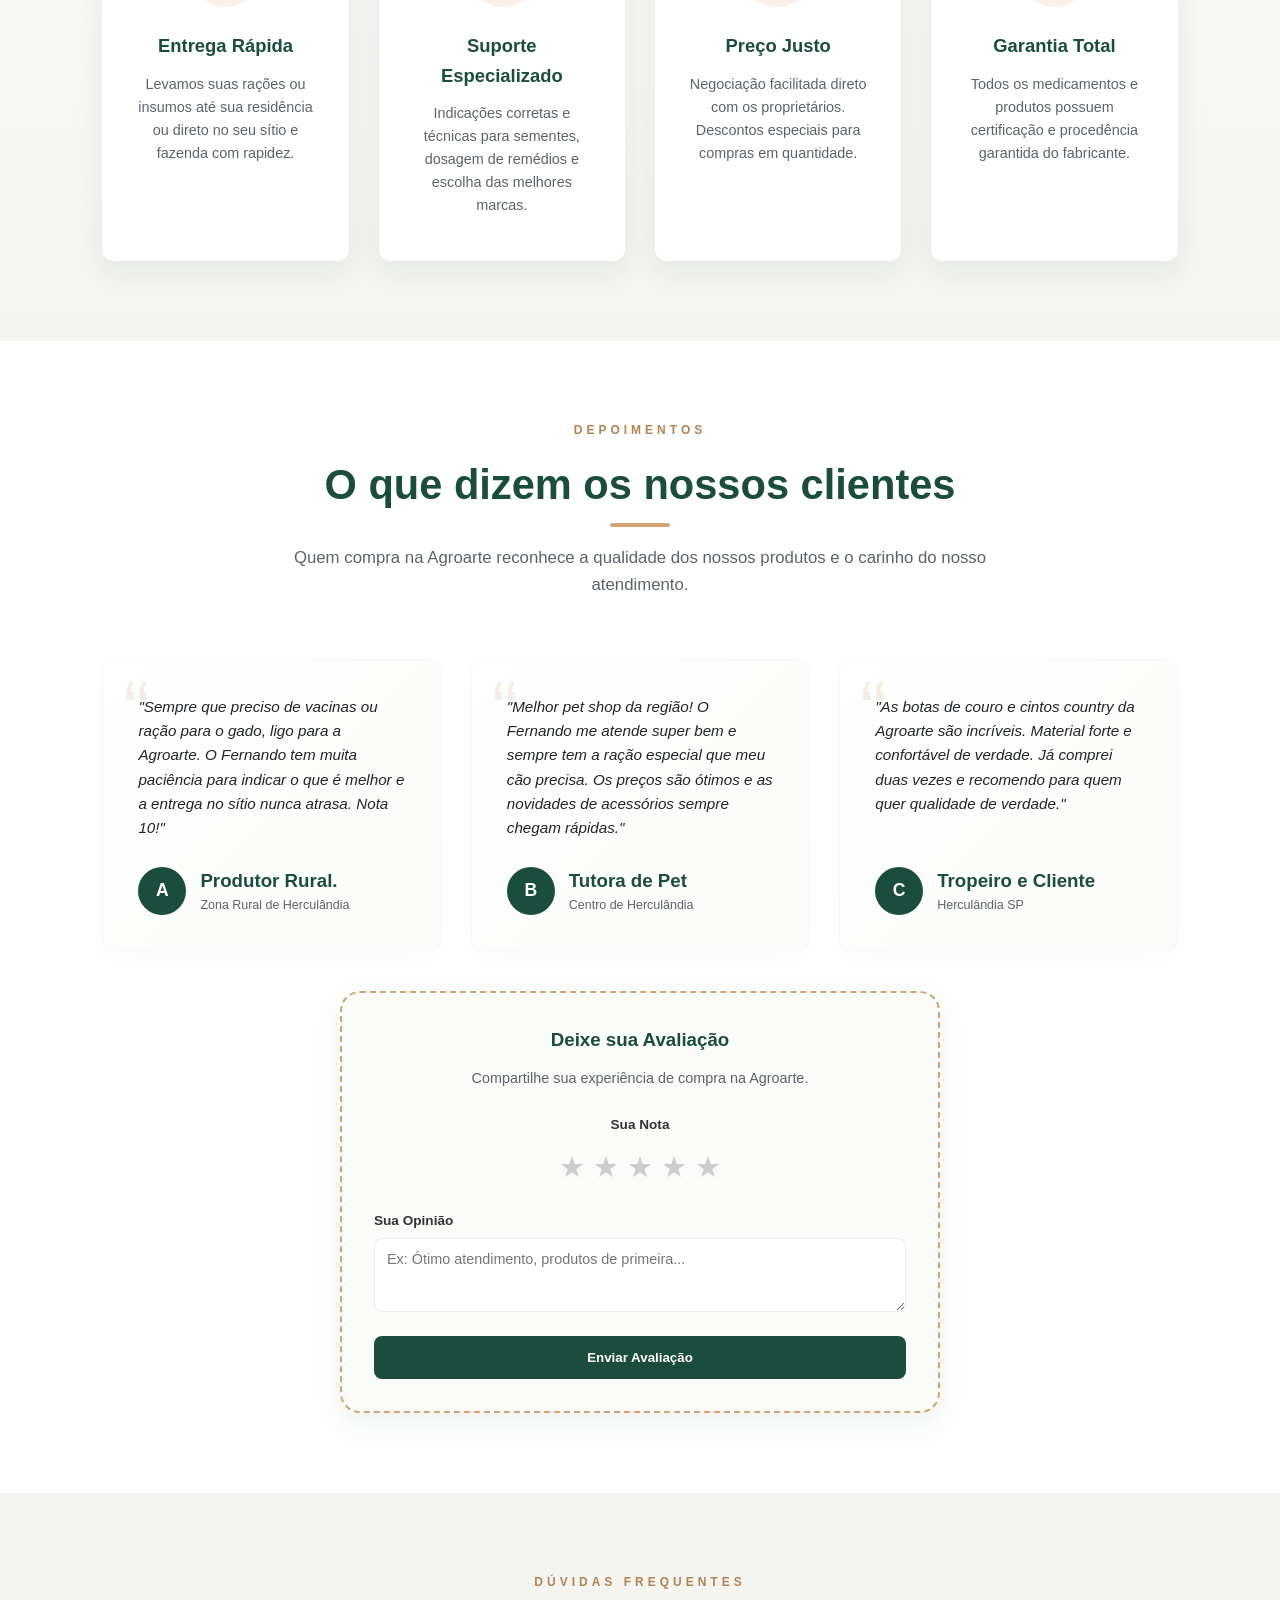
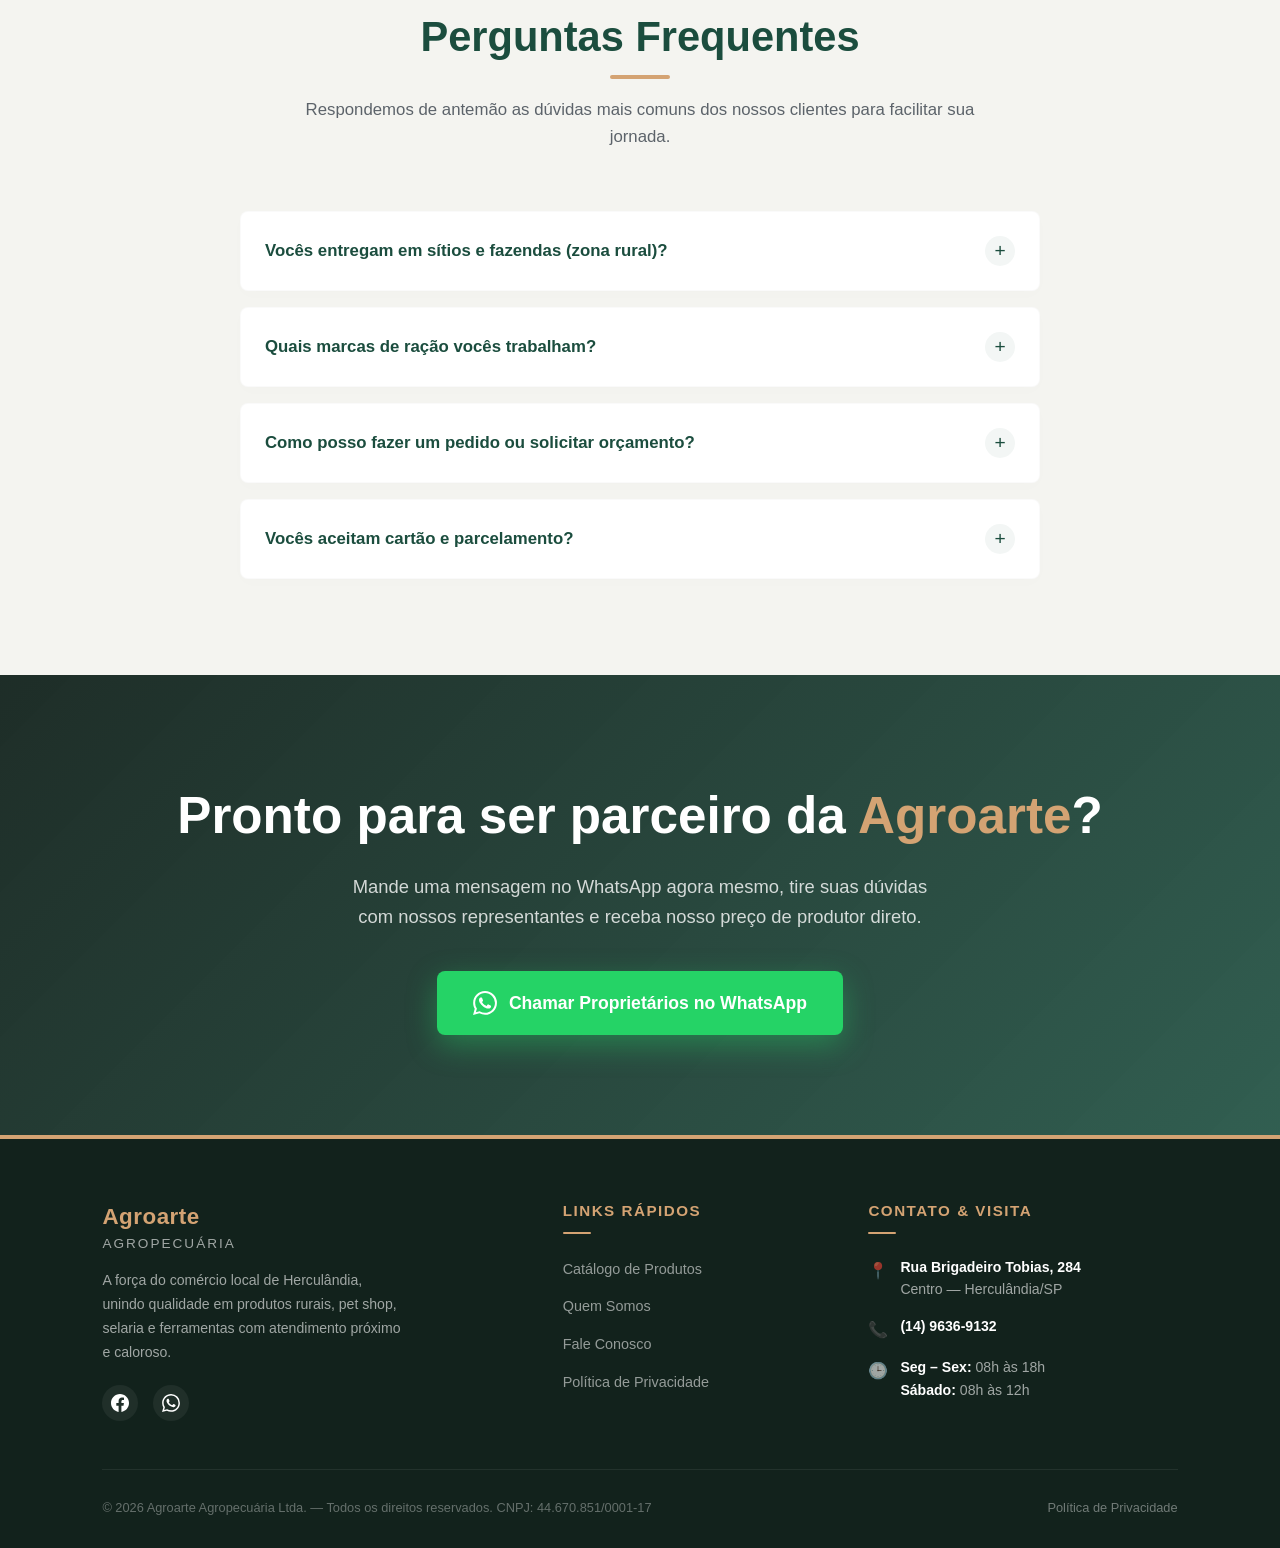
==== commit befbdbb8: "Update images for categories, about section, and mock product" ====
--- a/index.html
+++ b/index.html
@@ -198,8 +198,8 @@
           <!-- Card Pet & Rações -->
           <div class="card-dep" data-category="pet" tabindex="0" role="button">
             <div class="card-img-wrapper">
-              <img src="https://images.unsplash.com/photo-1623387641168-d9803ddd3f35?q=80&w=870&auto=format&fit=crop&ixlib=rb-4.1.0&ixid=M3wxMjA3fDB8MHxwaG90by1wYWdlfHx8fGVufDB8fHx8fA%3D%3D" alt="Pet Shop e Rações">
-              <div class="card-icon-badge">🐶</div>
+              <img src="https://images.unsplash.com/photo-1583337130417-3346a1be7dee?q=80&w=800&auto=format&fit=crop" alt="Pet Shop e Rações">
+              <div class="card-icon-badge">🐾</div>
             </div>
             <div class="card-body">
               <h3>Tudo para seu Pet</h3>
@@ -211,7 +211,7 @@
           <!-- Card Farmácia Veterinária -->
           <div class="card-dep" data-category="farmacia" tabindex="0" role="button">
             <div class="card-img-wrapper">
-              <img src="../img/card-farmacia_veterinaria.webp" alt="Medicamentos Veterinários">
+              <img src="https://images.unsplash.com/photo-1584308666744-24d5c474f2ae?q=80&w=800&auto=format&fit=crop" alt="Medicamentos Veterinários">
               <div class="card-icon-badge">💊</div>
             </div>
             <div class="card-body">
@@ -224,8 +224,8 @@
           <!-- Card Selaria e Moda Country -->
           <div class="card-dep" data-category="selaria" tabindex="0" role="button">
             <div class="card-img-wrapper">
-              <img src="https://images.unsplash.com/photo-1769374090266-ae4e916abc75?q=80&w=388&auto=format&fit=crop&ixlib=rb-4.1.0&ixid=M3wxMjA3fDB8MHxwaG90by1wYWdlfHx8fGVufDB8fHx8fA%3D%3D" alt="Selaria e Vestuário">
-              <div class="card-icon-badge">🤠</div>
+              <img src="https://images.unsplash.com/photo-1599427670731-979de87714ed?q=80&w=800&auto=format&fit=crop" alt="Selaria e Vestuário">
+              <div class="card-icon-badge">🐎</div>
             </div>
             <div class="card-body">
               <h3>Selaria & Moda Country</h3>
@@ -237,7 +237,7 @@
           <!-- Card Ferramentas -->
           <div class="card-dep" data-category="ferramentas" tabindex="0" role="button">
             <div class="card-img-wrapper">
-              <img src="https://images.unsplash.com/photo-1683115099191-51e617fc5ff1?q=80&w=876&auto=format&fit=crop&ixlib=rb-4.1.0&ixid=M3wxMjA3fDB8MHxwaG90by1wYWdlfHx8fGVufDB8fHx8fA%3D%3D" alt="Ferramentas e Insumos">
+              <img src="https://images.unsplash.com/photo-1586864387789-628af9feed72?q=80&w=800&auto=format&fit=crop" alt="Ferramentas e Insumos">
               <div class="card-icon-badge">🛠️</div>
             </div>
             <div class="card-body">
@@ -251,7 +251,7 @@
           <!-- Card Insumos -->
           <div class="card-dep" data-category="insumos" tabindex="0" role="button">
             <div class="card-img-wrapper">
-              <img src="https://images.unsplash.com/photo-1625246333195-78d9c38ad449?q=80&w=870&auto=format&fit=crop&ixlib=rb-4.1.0&ixid=M3wxMjA3fDB8MHxwaG90by1wYWdlfHx8fGVufDB8fHx8fA%3D%3D" alt="Insumos e Plantio">
+              <img src="https://images.unsplash.com/photo-1464226184884-fa280b87c399?q=80&w=800&auto=format&fit=crop" alt="Insumos e Plantio">
               <div class="card-icon-badge">🌱</div>
             </div>
             <div class="card-body">
@@ -265,8 +265,8 @@
           <!-- Card Utilidades -->
           <div class="card-dep" data-category="utilidades" tabindex="0" role="button">
             <div class="card-img-wrapper">
-              <img src="https://plus.unsplash.com/premium_photo-1714702844124-be1377d19666?q=80&w=869&auto=format&fit=crop&ixlib=rb-4.1.0&ixid=M3wxMjA3fDB8MHxwaG90by1wYWdlfHx8fGVufDB8fHx8fA%3D%3D" alt="Utilidades para Casa">
-              <div class="card-icon-badge">🏠</div>
+              <img src="https://images.unsplash.com/photo-1584622650111-993a426fbf0a?q=80&w=800&auto=format&fit=crop" alt="Utilidades para Casa">
+              <div class="card-icon-badge">🏡</div>
             </div>
             <div class="card-body">
               <h3>Utilidades para casa</h3>
@@ -285,7 +285,7 @@
   <section class="sec-container sobre reveal" id="sobre">
     <div class="sobre-img-container">
       <!-- Imagem humanizada que representa a Agroarte -->
-      <img src="../img/campo.webp" alt="Atendimento no campo da Agroarte">
+      <img src="https://images.unsplash.com/photo-1500382017468-9049fed747ef?q=80&w=1200&auto=format&fit=crop" alt="Atendimento no campo da Agroarte">
     </div>
     <div class="sobre-texto">
       <h2>A parceria ideal para o produtor e a família de <span>Herculândia</span></h2>
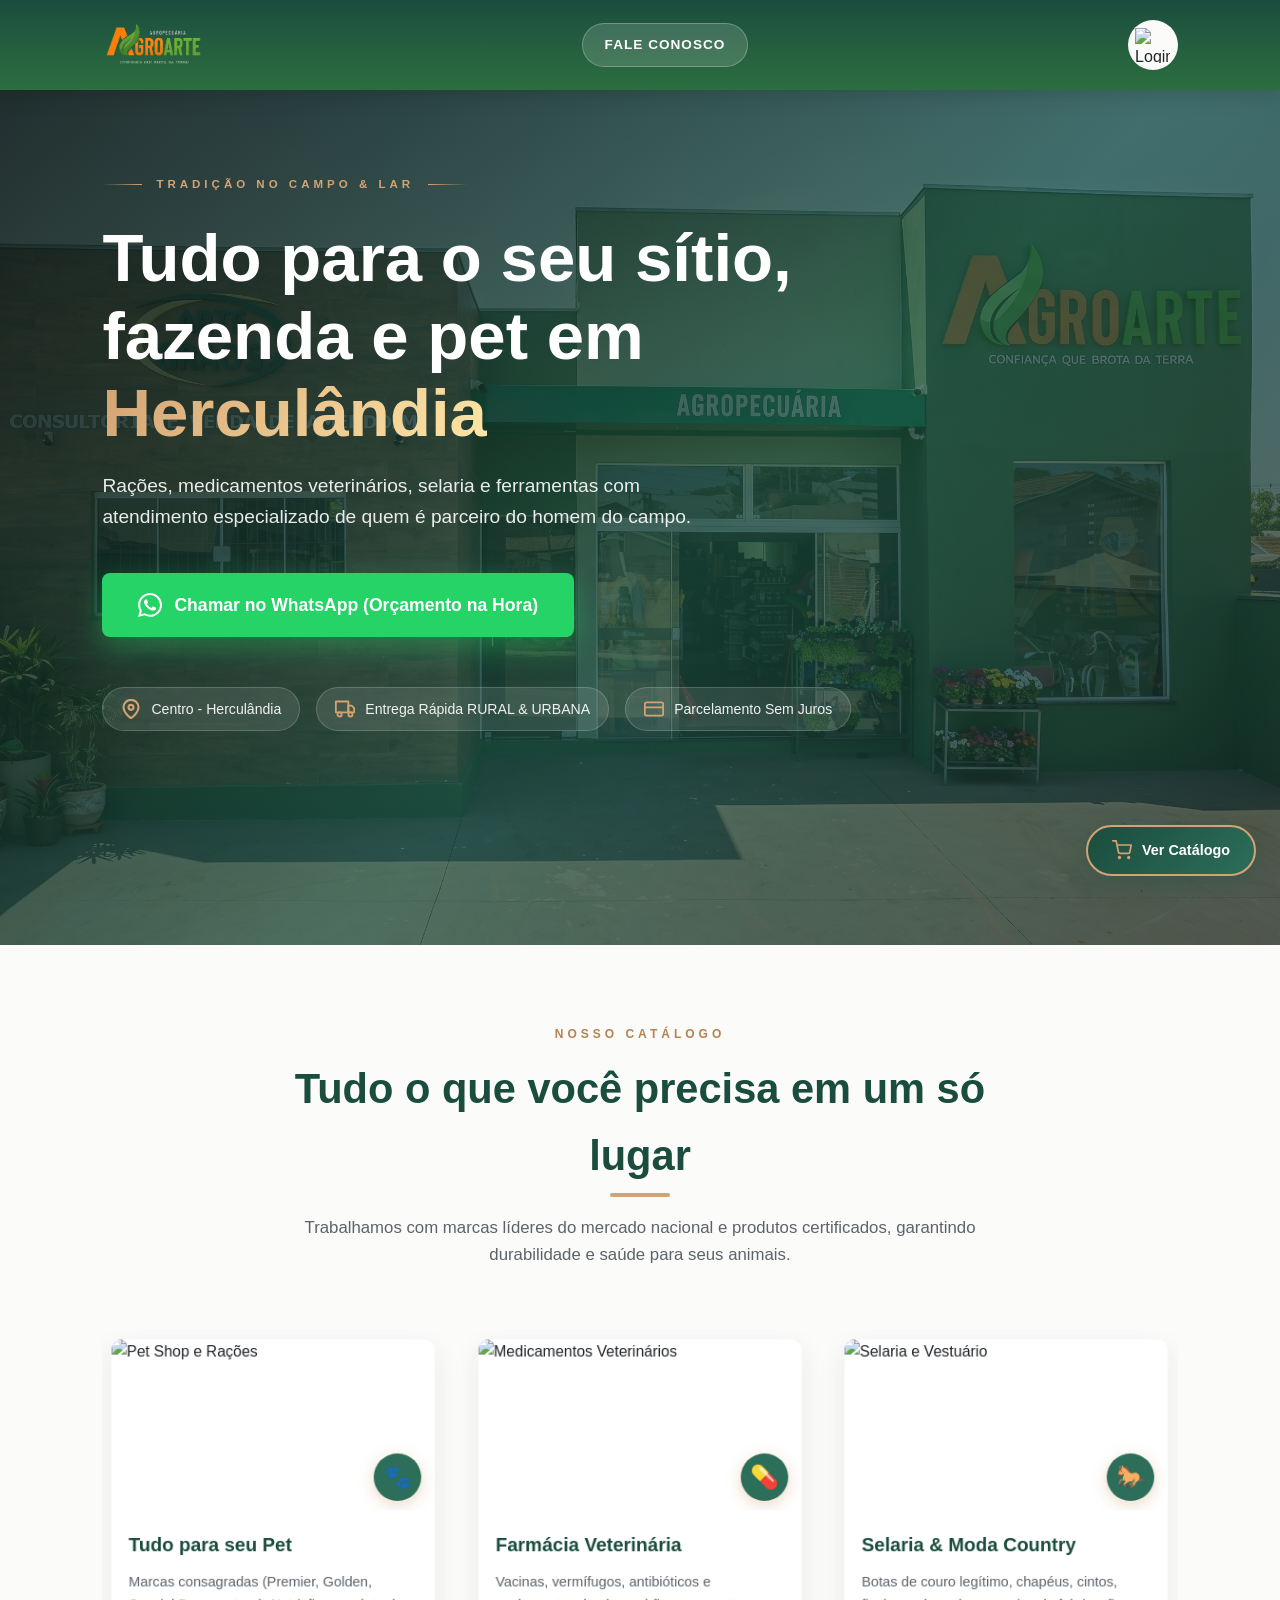
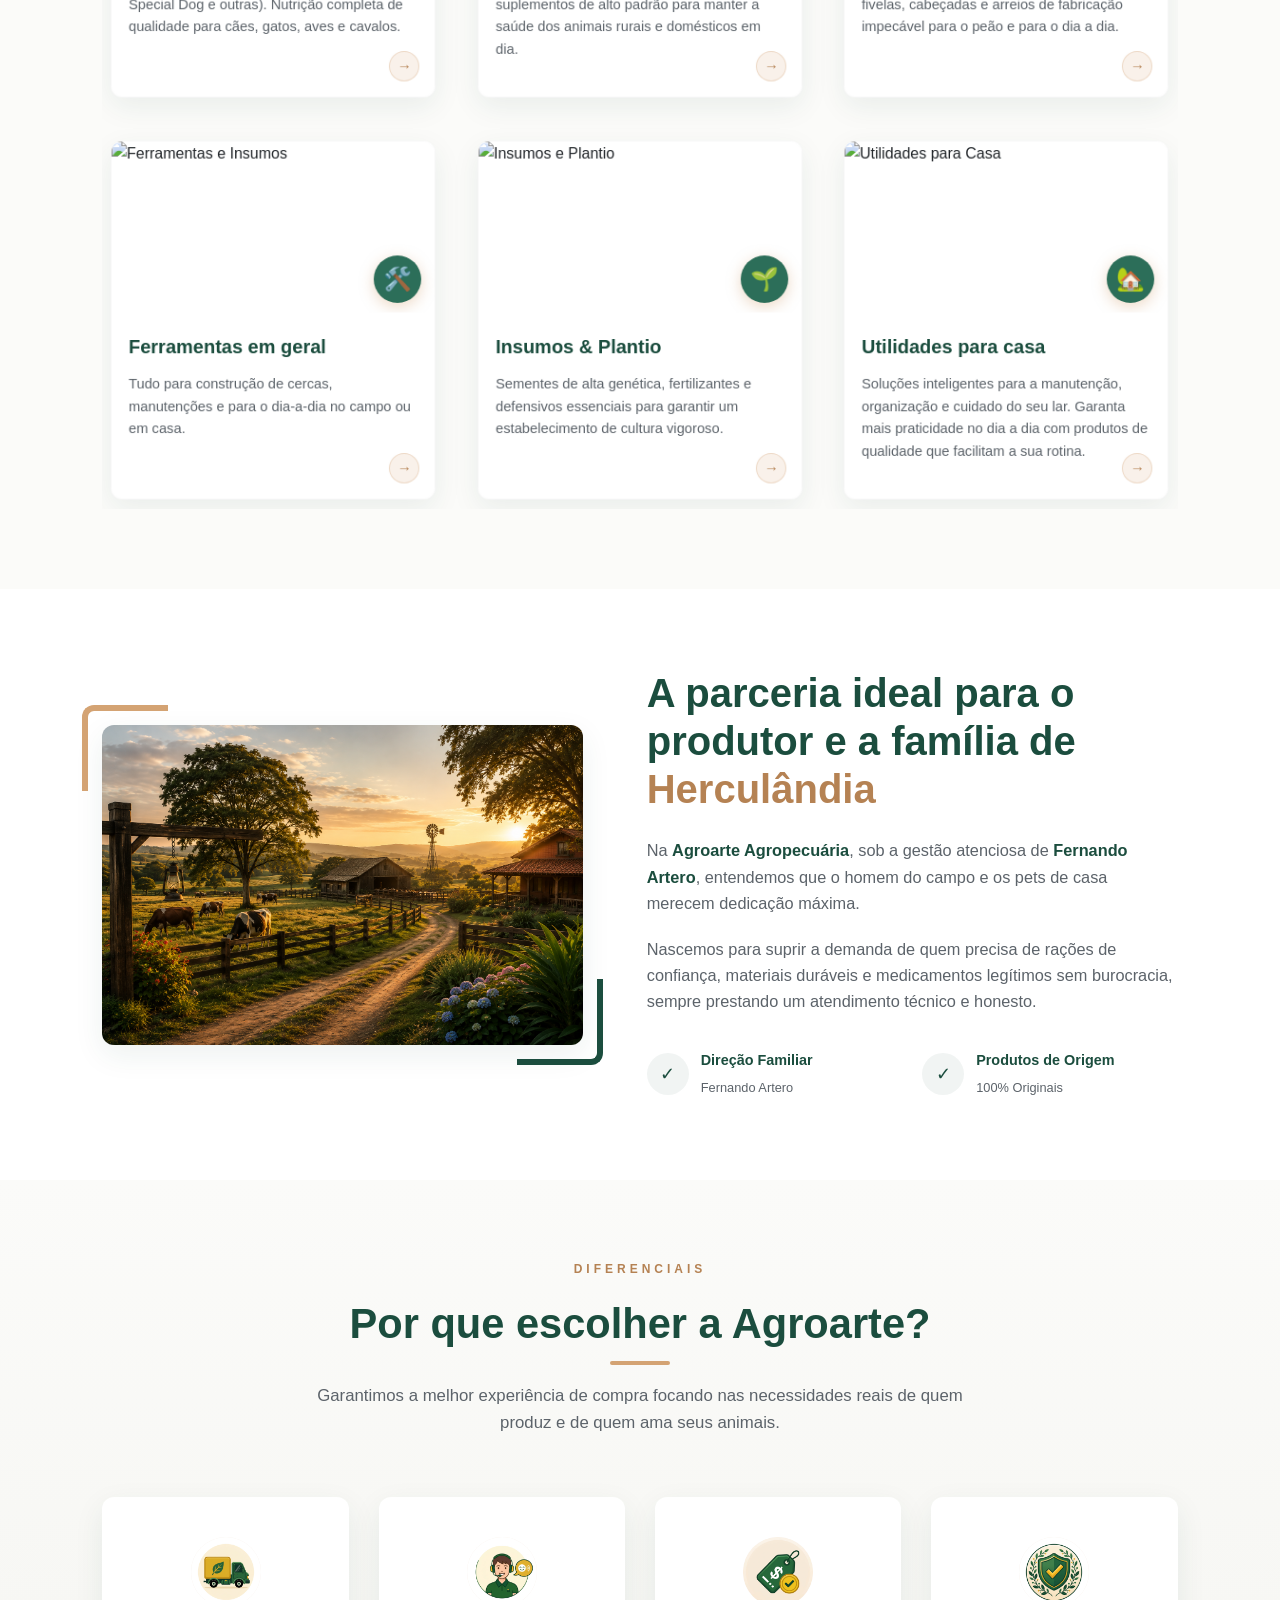
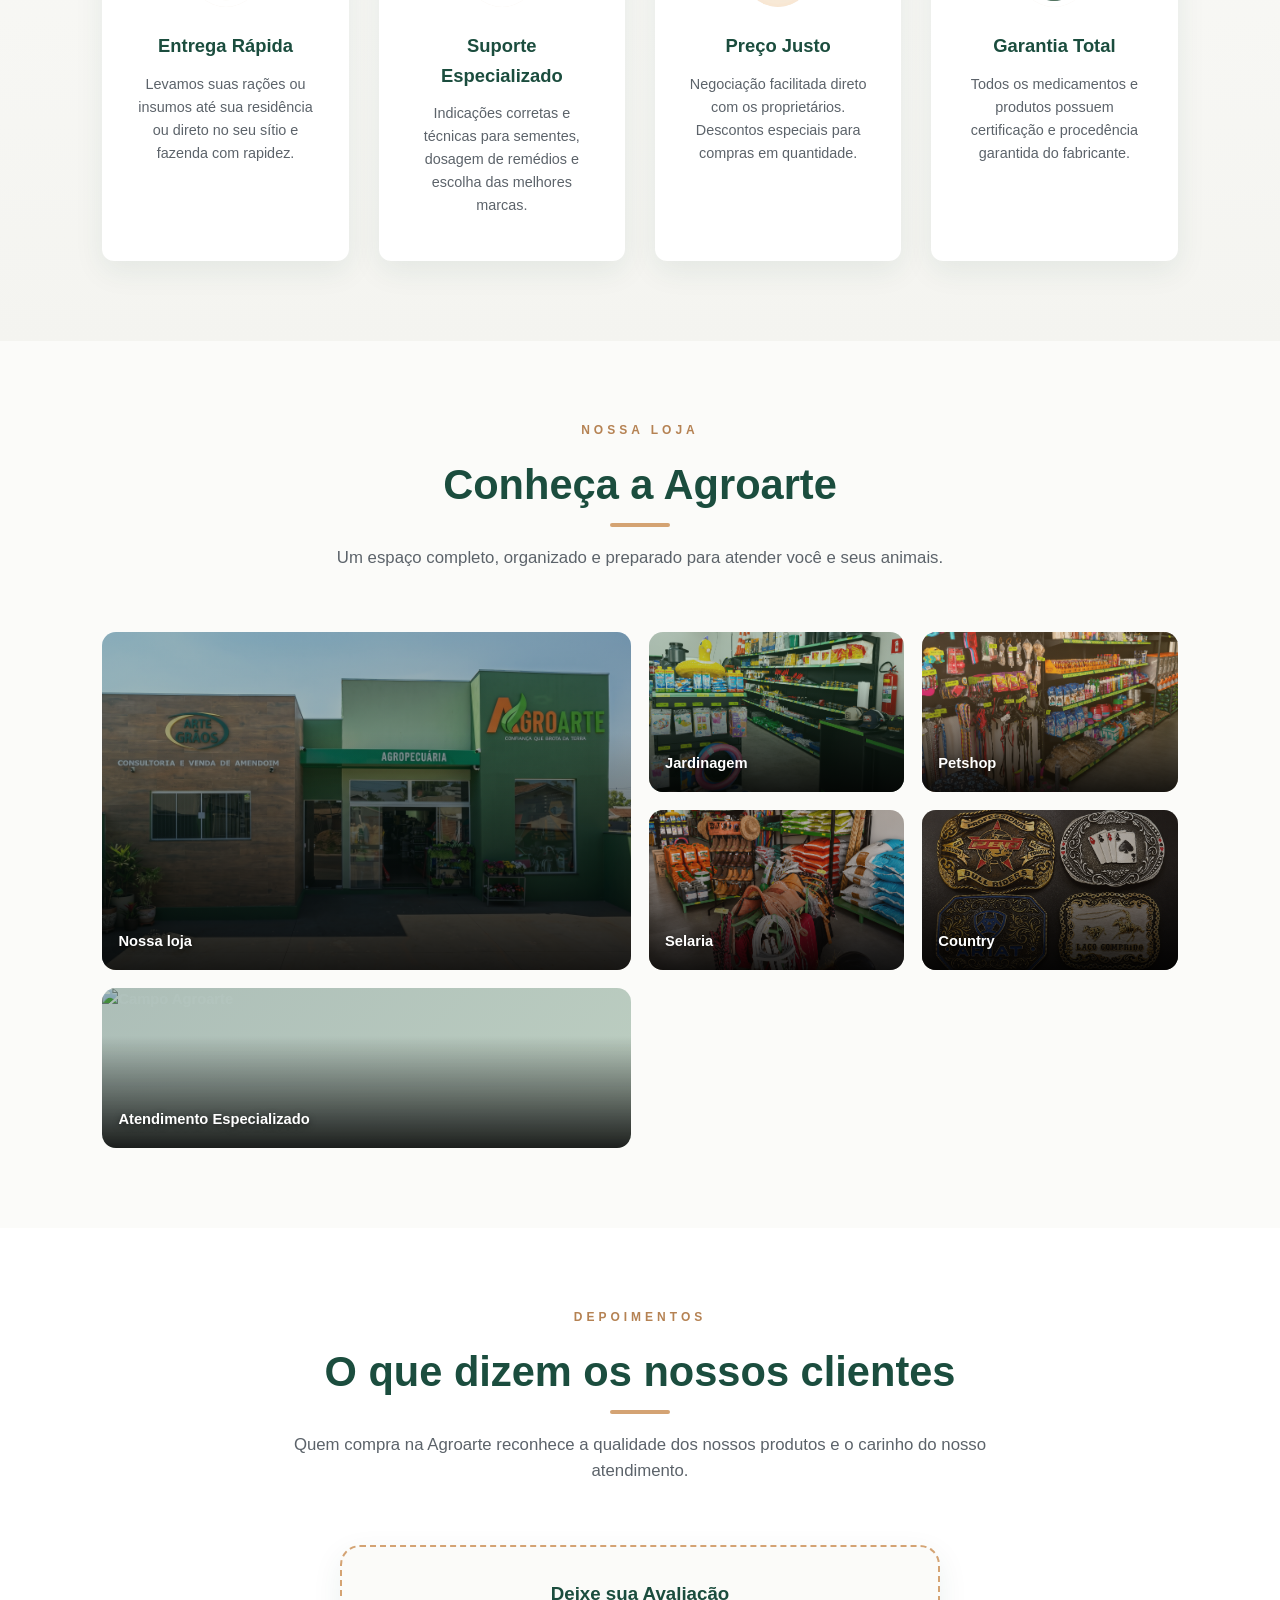
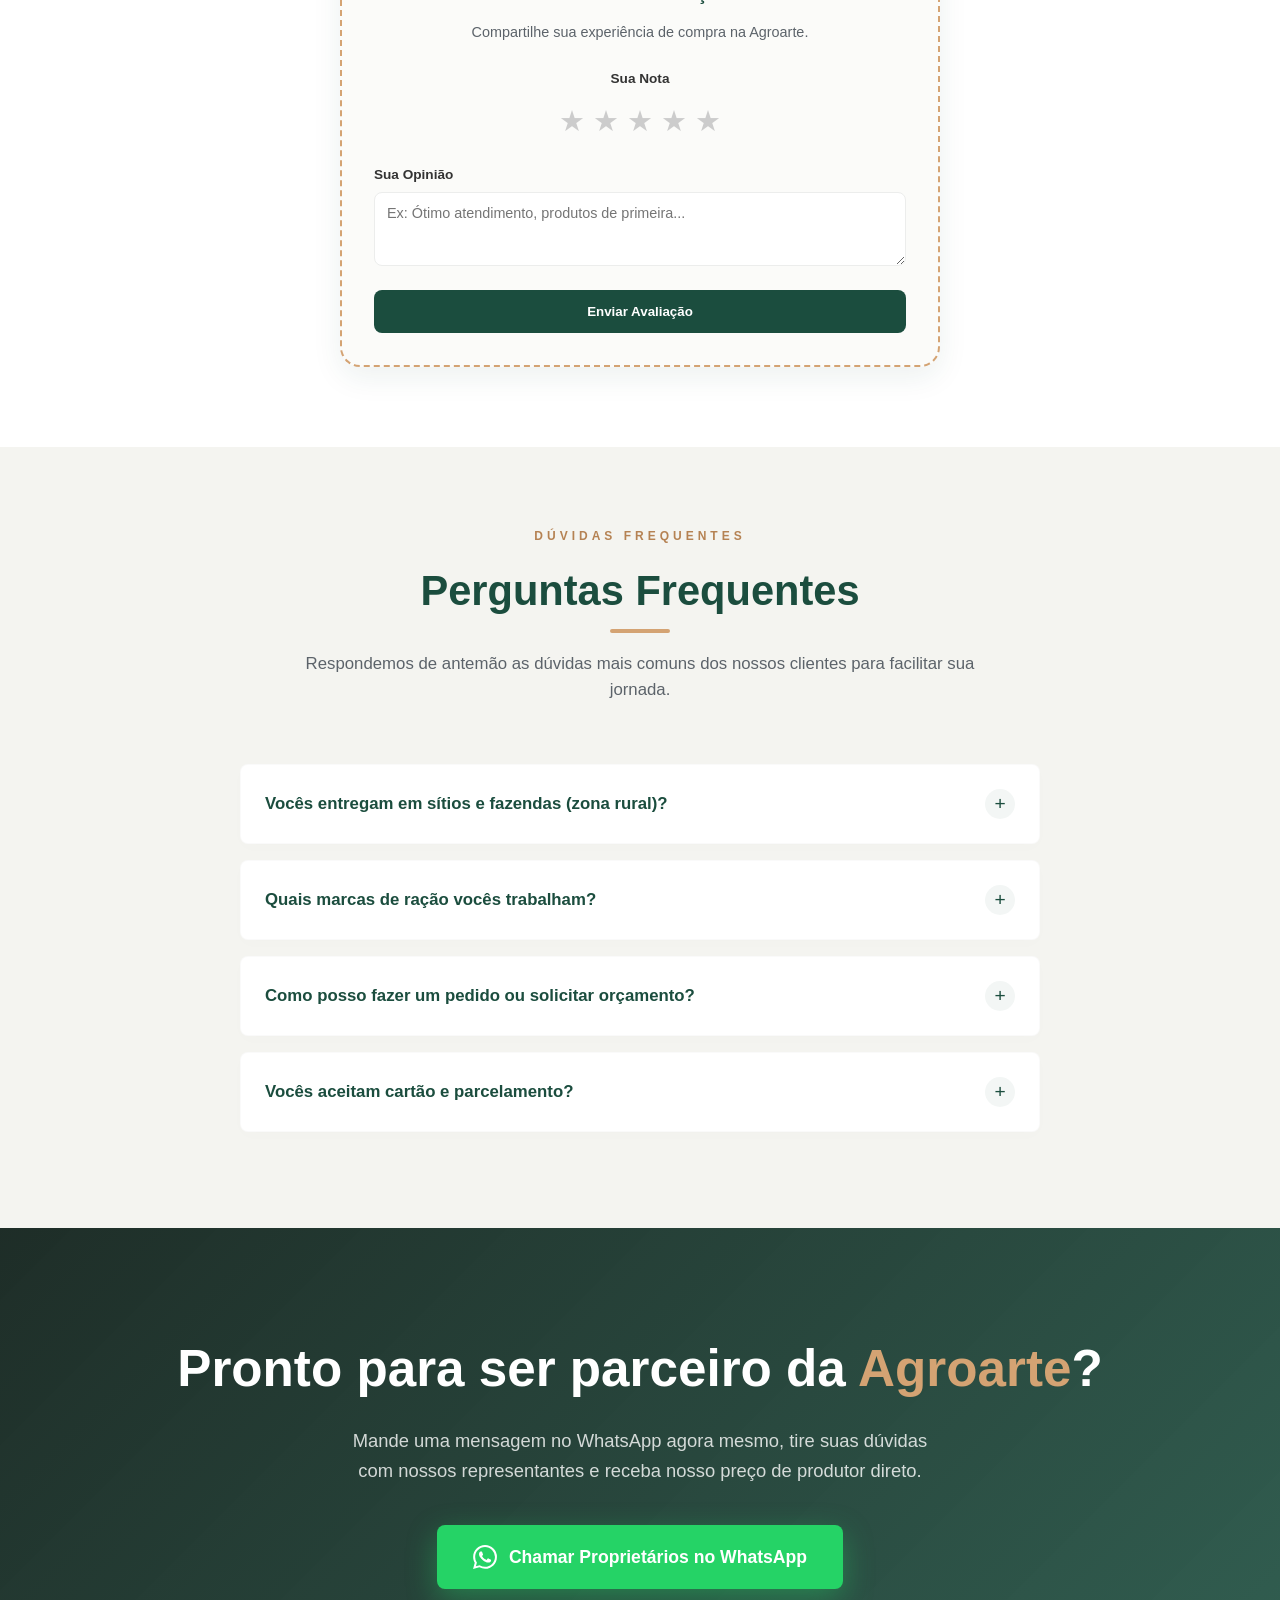
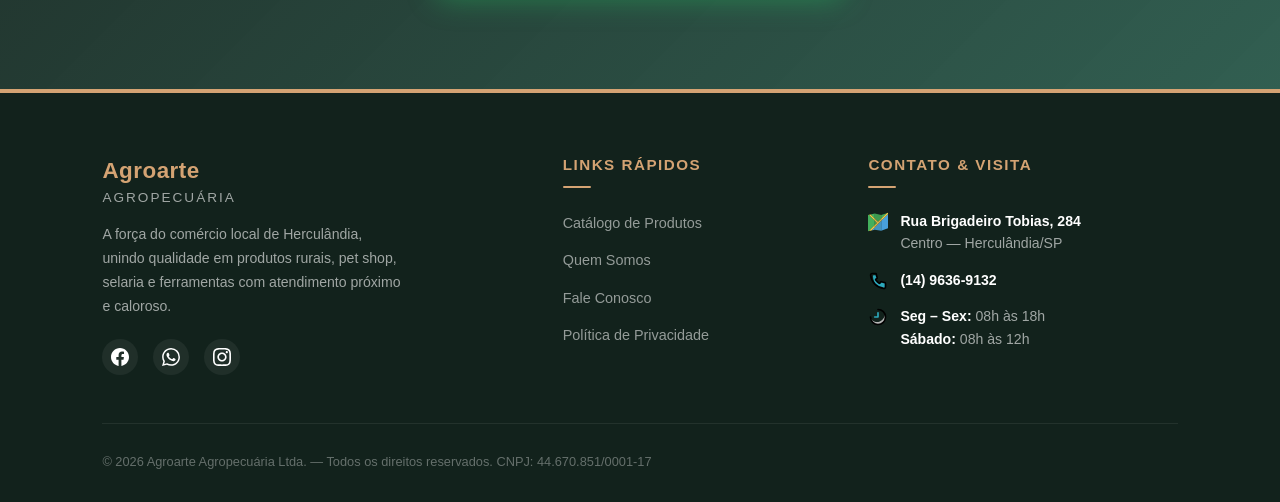
==== commit decf17c4: "galeria adicionada" ====
--- a/index.html
+++ b/index.html
@@ -120,7 +120,7 @@
     <h1>Tudo para o seu sítio, fazenda e pet em <span>Herculândia</span></h1>
     <p>Rações, medicamentos veterinários, selaria e ferramentas com atendimento especializado de quem é parceiro do homem do campo.</p>
     
-    <a class="btn-action" href="https://wa.me/551496369132?text=Ol%C3%A1!%20Vi%20o%20site%20e%20gostaria%20de%20solicitar%20um%20or%C3%A7amento." target="_blank" rel="noopener noreferrer">
+    <a class="btn-action" href="https://wa.me/5514996336181?text=Ol%C3%A1!%20Vi%20o%20site%20e%20gostaria%20de%20solicitar%20um%20or%C3%A7amento." target="_blank" rel="noopener noreferrer">
       <svg viewBox="0 0 24 24"><path d="M17.472 14.382c-.297-.149-1.758-.867-2.03-.967-.273-.099-.471-.148-.67.15-.197.297-.767.966-.94 1.164-.173.199-.347.223-.644.075-.297-.15-1.255-.463-2.39-1.475-.883-.788-1.48-1.761-1.653-2.059-.173-.297-.018-.458.13-.606.134-.133.298-.347.446-.52.149-.174.198-.298.298-.497.099-.198.05-.371-.025-.52-.075-.149-.669-1.612-.916-2.207-.242-.579-.487-.5-.669-.51-.173-.008-.371-.01-.57-.01-.198 0-.52.074-.792.372-.272.297-1.04 1.016-1.04 2.479 0 1.462 1.065 2.875 1.213 3.074.149.198 2.096 3.2 5.077 4.487.709.306 1.262.489 1.694.625.712.227 1.36.195 1.871.118.571-.085 1.758-.719 2.006-1.413.248-.694.248-1.289.173-1.413-.074-.124-.272-.198-.57-.347m-5.421 7.403h-.004a9.87 9.87 0 01-5.031-1.378l-.361-.214-3.741.982.998-3.648-.235-.374a9.86 9.86 0 01-1.51-5.26c.001-5.45 4.436-9.884 9.888-9.884 2.64 0 5.122 1.03 6.988 2.898a9.825 9.825 0 012.893 6.994c-.003 5.45-4.437 9.884-9.885 9.884m8.413-18.297A11.815 11.815 0 0012.05 0C5.495 0 .16 5.335.157 11.892c0 2.096.547 4.142 1.588 5.945L.057 24l6.305-1.654a11.882 11.882 0 005.683 1.448h.005c6.554 0 11.89-5.335 11.893-11.893a11.821 11.821 0 00-3.48-8.413z"/></svg>
       Chamar no WhatsApp (Orçamento na Hora)
     </a>
@@ -285,7 +285,7 @@
   <section class="sec-container sobre reveal" id="sobre">
     <div class="sobre-img-container">
       <!-- Imagem humanizada que representa a Agroarte -->
-      <img src="https://images.unsplash.com/photo-1500382017468-9049fed747ef?q=80&w=1200&auto=format&fit=crop" alt="Atendimento no campo da Agroarte">
+      <img src="../img/sobre.png" alt="Atendimento no campo da Agroarte">
     </div>
     <div class="sobre-texto">
       <h2>A parceria ideal para o produtor e a família de <span>Herculândia</span></h2>
@@ -322,25 +322,33 @@
     <div class="grid-dif">
       
       <div class="card-dif">
-        <div class="icon-dif-wrapper">🚚</div>
+        <div class="icon-dif-wrapper">
+          <img src="./img/icone-entrega-premium.jpg" alt="icon-entrega">
+        </div>
         <h3>Entrega Rápida</h3>
         <p>Levamos suas rações ou insumos até sua residência ou direto no seu sítio e fazenda com rapidez.</p>
       </div>
 
       <div class="card-dif">
-        <div class="icon-dif-wrapper">👨‍🌾</div>
+        <div class="icon-dif-wrapper">
+          <img src="./img/icone-suporte-premium.jpg" alt="icon-suporte">
+        </div>
         <h3>Suporte Especializado</h3>
         <p>Indicações corretas e técnicas para sementes, dosagem de remédios e escolha das melhores marcas.</p>
       </div>
 
       <div class="card-dif">
-        <div class="icon-dif-wrapper">💰</div>
+        <div class="icon-dif-wrapper">
+          <img src="./img/icone-preco-premium.jpg" alt="icon-preco">
+        </div>
         <h3>Preço Justo</h3>
         <p>Negociação facilitada direto com os proprietários. Descontos especiais para compras em quantidade.</p>
       </div>
 
       <div class="card-dif">
-        <div class="icon-dif-wrapper">🛡️</div>
+        <div class="icon-dif-wrapper">
+          <img src="./img/icone-garantia-premium.jpg" alt="icon-garantia">
+        </div>
         <h3>Garantia Total</h3>
         <p>Todos os medicamentos e produtos possuem certificação e procedência garantida do fabricante.</p>
       </div>
@@ -348,80 +356,61 @@
     </div>
   </section>
 
-  <!-- NOVO: PROVA SOCIAL (TESTEMUNHOS DE CLIENTES REAIS) -->
+  <!-- GALERIA -->
+  <section class="galeria-section" id="galeria">
+    <div class="sec-header reveal">
+      <span class="tag">Nossa Loja</span>
+      <h2>Conheça a <span>Agroarte</span></h2>
+      <p>Um espaço completo, organizado e preparado para atender você e seus animais.</p>
+    </div>
+    <div class="gal-grid reveal">
+      <div class="gal-item g1"><span>Nossa loja</span>
+        <img src="./img/fachadaloja.png" alt="Fachada da Agroarte" loading="lazy">
+      </div>
+      <div class="gal-item g2"><span>Jardinagem</span>
+        <img src="./img/galeria1.png" alt="Campo" loading="lazy">
+      </div>
+      <div class="gal-item g3"><span>Petshop</span>
+        <img src="./img/galeria2.png" alt="Farmácia Veterinária" loading="lazy">
+      </div>
+      <div class="gal-item g4"><span>Selaria</span>
+        <img src="../img/galeria3.png" alt="Selaria" loading="lazy">
+      </div>
+      <div class="gal-item g4"><span>Country</span>
+        <img src="../img/galeria4.png" alt="Selaria" loading="lazy">
+      </div>
+      <div class="gal-item g5"><span>Atendimento Especializado</span>
+        <img src="https://images.unsplash.com/photo-1464226184884-fa280b87c399?q=80&w=1200&auto=format&fit=crop" alt="Campo Agroarte" loading="lazy">
+      </div>
+    </div>
+  </section>
+
+  <!-- DEPOIMENTOS -->
   <section class="sec-container depoimentos reveal">
     <div class="sec-header">
       <span class="tag">Depoimentos</span>
       <h2>O que dizem os nossos clientes</h2>
       <p>Quem compra na Agroarte reconhece a qualidade dos nossos produtos e o carinho do nosso atendimento.</p>
     </div>
-    
-    <div class="grid-depoimentos">
-      
-      <div class="card-depoimento">
-        <p class="depoimento-text">"Sempre que preciso de vacinas ou ração para o gado, ligo para a Agroarte. O Fernando tem muita paciência para indicar o que é melhor e a entrega no sítio nunca atrasa. Nota 10!"</p>
-        <div class="depoimento-autor">
-          <div class="autor-avatar">A</div>
-          <div class="autor-info">
-            <h3>Produtor Rural.</h3>
-            <span>Zona Rural de Herculândia</span>
-          </div>
-        </div>
-      </div>
-
-      <div class="card-depoimento">
-        <p class="depoimento-text">"Melhor pet shop da região! O Fernando me atende super bem e sempre tem a ração especial que meu cão precisa. Os preços são ótimos e as novidades de acessórios sempre chegam rápidas."</p>
-        <div class="depoimento-autor">
-          <div class="autor-avatar">B</div>
-          <div class="autor-info">
-            <h3>Tutora de Pet</h3>
-            <span>Centro de Herculândia</span>
-          </div>
-        </div>
-      </div>
-
-      <div class="card-depoimento">
-        <p class="depoimento-text">"As botas de couro e cintos country da Agroarte são incríveis. Material forte e confortável de verdade. Já comprei duas vezes e recomendo para quem quer qualidade de verdade."</p>
-        <div class="depoimento-autor">
-          <div class="autor-avatar">C</div>
-          <div class="autor-info">
-            <h3>Tropeiro e Cliente</h3>
-            <span>Herculândia SP</span>
-          </div>
-        </div>
-      </div>
-
-    </div>
-
-    <!-- Contêiner de Avaliações dinâmicas (Salvas no Firestore) -->
-    <div id="avaliacoes-dinamicas" class="grid-depoimentos" style="margin-top: 30px; display: none;">
-      <!-- Preenchido via JS em tempo real -->
-    </div>
-
-    <!-- Formulário Interativo de Envio de Avaliação -->
+
+    <!-- Story de avaliações do Firestore — uma por vez, 6s cada, ordem aleatória -->
+    <div id="avaliacoes-dinamicas" style="margin-top: 30px;"></div>
+
+    <!-- Formulário de Avaliação -->
     <div class="catalogo-wrapper" style="max-width: 600px; margin: 40px auto 0 auto; background: var(--bg-cream); border: 2px dashed var(--accent);">
       <h3 style="text-align: center; color: var(--primary); font-family: 'Montserrat', sans-serif; font-weight: 700; margin-bottom: 12px;">Deixe sua Avaliação</h3>
       <p style="text-align: center; color: var(--text-muted); font-size: 0.9rem; margin-bottom: 24px;">Compartilhe sua experiência de compra na Agroarte.</p>
-
       <form id="form-avaliacao">
-        <!-- Classificação em estrelas interativas -->
         <div class="admin-form-group" style="display: flex; flex-direction: column; gap: 8px; margin-bottom: 20px; align-items: center;">
           <label style="font-size: 0.85rem; font-weight: 600;">Sua Nota</label>
           <div id="star-rating" style="display: flex; gap: 8px; font-size: 1.8rem; cursor: pointer; color: #ccc;">
-            <span data-val="1">★</span>
-            <span data-val="2">★</span>
-            <span data-val="3">★</span>
-            <span data-val="4">★</span>
-            <span data-val="5">★</span>
-          </div>
-        </div>
-
-        <!-- Comentário -->
+            <span data-val="1">★</span><span data-val="2">★</span><span data-val="3">★</span><span data-val="4">★</span><span data-val="5">★</span>
+          </div>
+        </div>
         <div class="admin-form-group" style="display: flex; flex-direction: column; gap: 6px; margin-bottom: 24px;">
           <label style="font-size: 0.85rem; font-weight: 600;" for="aval-texto">Sua Opinião</label>
           <textarea id="aval-texto" class="admin-textarea" style="background: var(--white);" rows="3" placeholder="Ex: Ótimo atendimento, produtos de primeira..." required></textarea>
         </div>
-
         <button type="submit" class="btn-admin-submit" id="btn-submit-aval">Enviar Avaliação</button>
       </form>
     </div>
@@ -484,11 +473,12 @@
   <section class="cta-final" id="contato">
     <h2>Pronto para ser parceiro da <span>Agroarte</span>?</h2>
     <p>Mande uma mensagem no WhatsApp agora mesmo, tire suas dúvidas com nossos representantes e receba nosso preço de produtor direto.</p>
-    
-    <a class="btn-action" href="https://wa.me/551496369132?text=Olá!%20Quero%20falar%20com%20a%20equipe%20da%20Agroarte%20e%20fazer%20um%20pedido." target="_blank">
-      <svg viewBox="0 0 24 24"><path d="M17.472 14.382c-.297-.149-1.758-.867-2.03-.967-.273-.099-.471-.148-.67.15-.197.297-.767.966-.94 1.164-.173.199-.347.223-.644.075-.297-.15-1.255-.463-2.39-1.475-.883-.788-1.48-1.761-1.653-2.059-.173-.297-.018-.458.13-.606.134-.133.298-.347.446-.52.149-.174.198-.298.298-.497.099-.198.05-.371-.025-.52-.075-.149-.669-1.612-.916-2.207-.242-.579-.487-.5-.669-.51-.173-.008-.371-.01-.57-.01-.198 0-.52.074-.792.372-.272.297-1.04 1.016-1.04 2.479 0 1.462 1.065 2.875 1.213 3.074.149.198 2.096 3.2 5.077 4.487.709.306 1.262.489 1.694.625.712.227 1.36.195 1.871.118.571-.085 1.758-.719 2.006-1.413.248-.694.248-1.289.173-1.413-.074-.124-.272-.198-.57-.347m-5.421 7.403h-.004a9.87 9.87 0 01-5.031-1.378l-.361-.214-3.741.982.998-3.648-.235-.374a9.86 9.86 0 01-1.51-5.26c.001-5.45 4.436-9.884 9.888-9.884 2.64 0 5.122 1.03 6.988 2.898a9.825 9.825 0 012.893 6.994c-.003 5.45-4.437 9.884-9.885 9.884m8.413-18.297A11.815 11.815 0 0012.05 0C5.495 0 .16 5.335.157 11.892c0 2.096.547 4.142 1.588 5.945L.057 24l6.305-1.654a11.882 11.882 0 005.683 1.448h.005c6.554 0 11.89-5.335 11.893-11.893a11.821 11.821 0 00-3.48-8.413z"/></svg>
-      Chamar Proprietários no WhatsApp
-    </a>
+    <div class="cta-buttons">
+      <a class="btn-action" href="https://wa.me/5514996336181?text=Olá!%20Quero%20falar%20com%20a%20equipe%20da%20Agroarte%20e%20fazer%20um%20pedido." target="_blank">
+        <svg viewBox="0 0 24 24"><path d="M17.472 14.382c-.297-.149-1.758-.867-2.03-.967-.273-.099-.471-.148-.67.15-.197.297-.767.966-.94 1.164-.173.199-.347.223-.644.075-.297-.15-1.255-.463-2.39-1.475-.883-.788-1.48-1.761-1.653-2.059-.173-.297-.018-.458.13-.606.134-.133.298-.347.446-.52.149-.174.198-.298.298-.497.099-.198.05-.371-.025-.52-.075-.149-.669-1.612-.916-2.207-.242-.579-.487-.5-.669-.51-.173-.008-.371-.01-.57-.01-.198 0-.52.074-.792.372-.272.297-1.04 1.016-1.04 2.479 0 1.462 1.065 2.875 1.213 3.074.149.198 2.096 3.2 5.077 4.487.709.306 1.262.489 1.694.625.712.227 1.36.195 1.871.118.571-.085 1.758-.719 2.006-1.413.248-.694.248-1.289.173-1.413-.074-.124-.272-.198-.57-.347m-5.421 7.403h-.004a9.87 9.87 0 01-5.031-1.378l-.361-.214-3.741.982.998-3.648-.235-.374a9.86 9.86 0 01-1.51-5.26c.001-5.45 4.436-9.884 9.888-9.884 2.64 0 5.122 1.03 6.988 2.898a9.825 9.825 0 012.893 6.994c-.003 5.45-4.437 9.884-9.885 9.884m8.413-18.297A11.815 11.815 0 0012.05 0C5.495 0 .16 5.335.157 11.892c0 2.096.547 4.142 1.588 5.945L.057 24l6.305-1.654a11.882 11.882 0 005.683 1.448h.005c6.554 0 11.89-5.335 11.893-11.893a11.821 11.821 0 00-3.48-8.413z"/></svg>
+        Chamar Proprietários no WhatsApp
+      </a>
+    </div>
   </section>
 
   <!-- RODAPÉ -->
@@ -503,8 +493,11 @@
           <a href="https://www.facebook.com/AgroarteAgropecuaria/" target="_blank" rel="noopener noreferrer" class="social-icon" title="Facebook">
             <svg viewBox="0 0 24 24" width="18" height="18" fill="currentColor"><path d="M24 12.073c0-6.627-5.373-12-12-12s-12 5.373-12 12c0 5.99 4.388 10.954 10.125 11.854v-8.385H7.078v-3.47h3.047V9.43c0-3.007 1.792-4.669 4.533-4.669 1.312 0 2.686.235 2.686.235v2.953H15.83c-1.491 0-1.956.925-1.956 1.874v2.25h3.328l-.532 3.47h-2.796v8.385C19.612 23.027 24 18.062 24 12.073z"/></svg>
           </a>
-          <a href="https://wa.me/551496369132" target="_blank" rel="noopener noreferrer" class="social-icon" title="WhatsApp">
+          <a href="https://wa.me/5514996336181" target="_blank" rel="noopener noreferrer" class="social-icon" title="WhatsApp">
             <svg viewBox="0 0 24 24" width="18" height="18" fill="currentColor"><path d="M17.472 14.382c-.297-.149-1.758-.867-2.03-.967-.273-.099-.471-.148-.67.15-.197.297-.767.966-.94 1.164-.173.199-.347.223-.644.075-.297-.15-1.255-.463-2.39-1.475-.883-.788-1.48-1.761-1.653-2.059-.173-.297-.018-.458.13-.606.134-.133.298-.347.446-.52.149-.174.198-.298.298-.497.099-.198.05-.371-.025-.52-.075-.149-.669-1.612-.916-2.207-.242-.579-.487-.5-.669-.51-.173-.008-.371-.01-.57-.01-.198 0-.52.074-.792.372-.272.297-1.04 1.016-1.04 2.479 0 1.462 1.065 2.875 1.213 3.074.149.198 2.096 3.2 5.077 4.487.709.306 1.262.489 1.694.625.712.227 1.36.195 1.871.118.571-.085 1.758-.719 2.006-1.413.248-.694.248-1.289.173-1.413-.074-.124-.272-.198-.57-.347m-5.421 7.403h-.004a9.87 9.87 0 01-5.031-1.378l-.361-.214-3.741.982.998-3.648-.235-.374a9.86 9.86 0 01-1.51-5.26c.001-5.45 4.436-9.884 9.888-9.884 2.64 0 5.122 1.03 6.988 2.898a9.825 9.825 0 012.893 6.994c-.003 5.45-4.437 9.884-9.885 9.884m8.413-18.297A11.815 11.815 0 0012.05 0C5.495 0 .16 5.335.157 11.892c0 2.096.547 4.142 1.588 5.945L.057 24l6.305-1.654a11.882 11.882 0 005.683 1.448h.005c6.554 0 11.89-5.335 11.893-11.893a11.821 11.821 0 00-3.48-8.413z"/></svg>
+          </a>
+          <a href="https://www.instagram.com/agroarteherc/" target="_blank" rel="noopener noreferrer" class="social-icon" title="Instagram">
+            <svg viewBox="0 0 24 24" width="18" height="18" fill="currentColor"><path d="M12 2.163c3.204 0 3.584.012 4.85.07 3.252.148 4.771 1.691 4.919 4.919.058 1.265.069 1.645.069 4.849 0 3.205-.012 3.584-.069 4.849-.149 3.225-1.664 4.771-4.919 4.919-1.266.058-1.644.07-4.85.07-3.204 0-3.584-.012-4.849-.07-3.26-.149-4.771-1.699-4.919-4.92-.058-1.265-.07-1.644-.07-4.849 0-3.204.013-3.583.07-4.849.149-3.227 1.664-4.771 4.919-4.919 1.266-.057 1.645-.069 4.849-.069zm0-2.163c-3.259 0-3.667.014-4.947.072-4.358.2-6.78 2.618-6.98 6.98-.059 1.281-.073 1.689-.073 4.948 0 3.259.014 3.668.072 4.948.2 4.358 2.618 6.78 6.98 6.98 1.281.058 1.689.072 4.948.072 3.259 0 3.668-.014 4.948-.072 4.354-.2 6.782-2.618 6.979-6.98.059-1.28.073-1.689.073-4.948 0-3.259-.014-3.667-.072-4.947-.196-4.354-2.617-6.78-6.979-6.98-1.281-.059-1.69-.073-4.949-.073zm0 5.838c-3.403 0-6.162 2.759-6.162 6.162s2.759 6.163 6.162 6.163 6.162-2.759 6.162-6.163c0-3.403-2.759-6.162-6.162-6.162zm0 10.162c-2.209 0-4-1.79-4-4 0-2.209 1.791-4 4-4s4 1.791 4 4c0 2.21-1.791 4-4 4zm6.406-11.845c-.796 0-1.441.645-1.441 1.44s.645 1.44 1.441 1.44c.795 0 1.439-.645 1.439-1.44s-.644-1.44-1.439-1.44z"/></svg>
           </a>
         </div>
       </div>
@@ -525,15 +518,21 @@
         <h4>Contato &amp; Visita</h4>
         <div class="footer-info">
           <div class="footer-info-item">
-            <span class="footer-info-icon">📍</span>
+            <span class="footer-info-icon">
+              <img src="../img/mapfooter.svg" alt="lugar">
+            </span>
             <div><strong>Rua Brigadeiro Tobias, 284</strong><br>Centro — Herculândia/SP</div>
           </div>
           <div class="footer-info-item">
-            <span class="footer-info-icon">📞</span>
+            <span class="footer-info-icon">
+              <img src="../img/phonefooter.svg" alt="telefone">
+            </span>
             <div><strong>(14) 9636-9132</strong></div>
           </div>
           <div class="footer-info-item">
-            <span class="footer-info-icon">🕒</span>
+            <span class="footer-info-icon">
+              <img src="../img/clockfooter.svg" alt="horario">
+            </span>
             <div><strong>Seg – Sex:</strong> 08h às 18h<br><strong>Sábado:</strong> 08h às 12h</div>
           </div>
         </div>
@@ -543,7 +542,6 @@
 
     <div class="footer-bottom">
       <p>© 2026 Agroarte Agropecuária Ltda. — Todos os direitos reservados. CNPJ: 44.670.851/0001-17</p>
-      <a href="./privacidade.html" class="footer-privacy-link">Política de Privacidade</a>
     </div>
   </footer>
 
@@ -558,4 +556,4 @@
   </a>
 
 </body>
-</html>
+</html>
--- a/css/style.css
+++ b/css/style.css
@@ -683,6 +683,104 @@
     color: var(--primary);
 }
 
+.gal-grid {
+    display: grid;
+    grid-template-columns: repeat(4, 1fr);
+    grid-auto-rows: 160px;
+    gap: 18px;
+    max-width: 1100px;
+    margin: 0 auto;
+}
+
+.gal-item {
+    border-radius: 14px;
+    position: relative;
+    overflow: hidden;
+    display: flex;
+    align-items: flex-end;
+    padding: 16px;
+    color: #fff;
+    font-weight: 600;
+    font-size: 0.92rem;
+    cursor: pointer;
+    transition: transform 0.35s ease, box-shadow 0.35s ease;
+}
+
+.gal-item:hover {
+    transform: scale(1.02);
+    box-shadow: 0 16px 40px rgba(27, 77, 62, 0.22);
+    z-index: 2;
+}
+
+.gal-item img {
+    position: absolute;
+    inset: 0;
+    width: 100%;
+    height: 100%;
+    object-fit: cover;
+    z-index: 0;
+    transition: transform 0.6s ease;
+}
+
+.gal-item:hover img {
+    transform: scale(1.07);
+}
+
+.gal-item span {
+    position: relative;
+    z-index: 2;
+    text-shadow: 0 2px 6px rgba(0,0,0,0.6);
+}
+
+.gal-item::before {
+    content: '';
+    position: absolute;
+    inset: 0;
+    opacity: 0.35;
+    z-index: 1;
+    transition: opacity 0.3s;
+}
+
+.gal-item:hover::before { opacity: 0.1; }
+
+.gal-item::after {
+    content: '';
+    position: absolute;
+    inset: 0;
+    background: linear-gradient(0deg, rgba(0,0,0,0.85), transparent 70%);
+    z-index: 1;
+}
+
+/* Cores por item — iguais ao viveiro adaptadas para o agro */
+.g1 { grid-column: span 2; grid-row: span 2; }
+.g1::before { background: linear-gradient(135deg, #1b4d3e, #0a1610); }
+.g2::before { background: linear-gradient(135deg, #4a7c59, #2c5e3c); }
+.g3::before { background: linear-gradient(135deg, #d4a373, #8c6a24); }
+.g4::before { background: linear-gradient(135deg, #4a3728, #2b1f17); }
+.g5 { grid-column: span 2; }
+.g5::before { background: linear-gradient(135deg, #1b4d3e, #4a7c59); }
+
+/* Responsivo tablet */
+@media (max-width: 900px) {
+    .gal-grid {
+        grid-template-columns: repeat(2, 1fr);
+        grid-auto-rows: 150px;
+    }
+    .g1 { grid-column: span 2; }
+    .g5 { grid-column: span 2; }
+}
+
+/* Responsivo mobile */
+@media (max-width: 500px) {
+    .gal-grid {
+        grid-template-columns: 1fr 1fr;
+        grid-auto-rows: 120px;
+        gap: 10px;
+    }
+    .g1 { grid-column: span 2; }
+    .g5 { grid-column: span 2; }
+}
+
 .diferenciais-mini {
     display: grid;
     grid-template-columns: 1fr 1fr;
@@ -757,7 +855,14 @@
     margin: 0 auto 24px;
     font-size: 2rem;
     color: var(--accent-dark);
-    transition: var(--transition);
+    transition: all 0.5s ease;
+}
+
+.icon-dif-wrapper img {
+    width: 100%;
+    height: 100%;
+    object-fit: cover;
+    border-radius: 50%;
 }
 
 .card-dif:hover .icon-dif-wrapper {
@@ -959,6 +1064,29 @@
     font-weight: 300;
 }
 
+.cta-buttons {
+    display: flex;
+    gap: 16px;
+    justify-content: center;
+    flex-wrap: wrap;
+    width: 100%;
+}
+
+.btn-mercadolivre {
+    background: #FFE600 !important;
+    color: #333 !important;
+}
+
+.btn-mercadolivre:hover {
+    background: #f0d800 !important;
+    color: #000 !important;
+    box-shadow: 0 15px 40px rgba(255, 230, 0, 0.3) !important;
+}
+
+.btn-mercadolivre svg {
+    fill: none !important;
+}
+
 /* ── RODAPÉ (FOOTER) ── */
 footer {
     background: var(--bg-dark);
@@ -1064,6 +1192,15 @@
     font-size: 1rem;
     flex-shrink: 0;
     margin-top: 2px;
+    display: flex;
+    align-items: center;
+    justify-content: center;
+}
+
+.footer-info-icon img {
+    width: 20px;
+    height: 20px;
+    object-fit: contain;
 }
 
 .footer-info-item strong {
@@ -1410,8 +1547,8 @@
         padding: 80px 6vw;
     }
     .catalogo-grid {
-        grid-template-columns: 1fr !important;
-        gap: 20px !important;
+        grid-template-columns: repeat(2, 1fr) !important;
+        gap: 12px !important;
     }
     .footer-bottom {
         flex-direction: column;
@@ -1840,11 +1977,6 @@
   margin-bottom: 8px;
   font-family: 'Montserrat', sans-serif;
   font-weight: 700;
-  display: -webkit-box;
-  -webkit-line-clamp: 2;
-  -webkit-box-orient: vertical;
-  overflow: hidden;
-  height: 2.7em;
 }
 
 .catalogo-card-body p {
@@ -1943,11 +2075,6 @@
   .catalogo-card-body h4 {
     font-size: 0.95rem !important;
     margin-bottom: 4px !important;
-    height: 2.7em !important;
-    display: -webkit-box !important;
-    -webkit-line-clamp: 2 !important;
-    -webkit-box-orient: vertical !important;
-    overflow: hidden !important;
   }
   .catalogo-card-body p {
     font-size: 0.8rem !important;
@@ -2792,10 +2919,15 @@
     align-items: flex-start !important;
     gap: 12px;
   }
-  #admin-lista-produtos li div, #admin-lista-categorias li div {
+  #admin-lista-produtos li > div, #admin-lista-categorias li > div {
     width: 100%;
     display: flex;
-    justify-content: space-between;
+    justify-content: flex-start;
+  }
+  
+  .btn-delete-prod, .btn-edit-prod {
+    flex: 1;
+    text-align: center;
   }
   
   /* Center Categories grid and remove slider gradients */
@@ -2807,4 +2939,4 @@
     padding: 0 !important;
     margin: 0 auto !important;
   }
-}
+}
